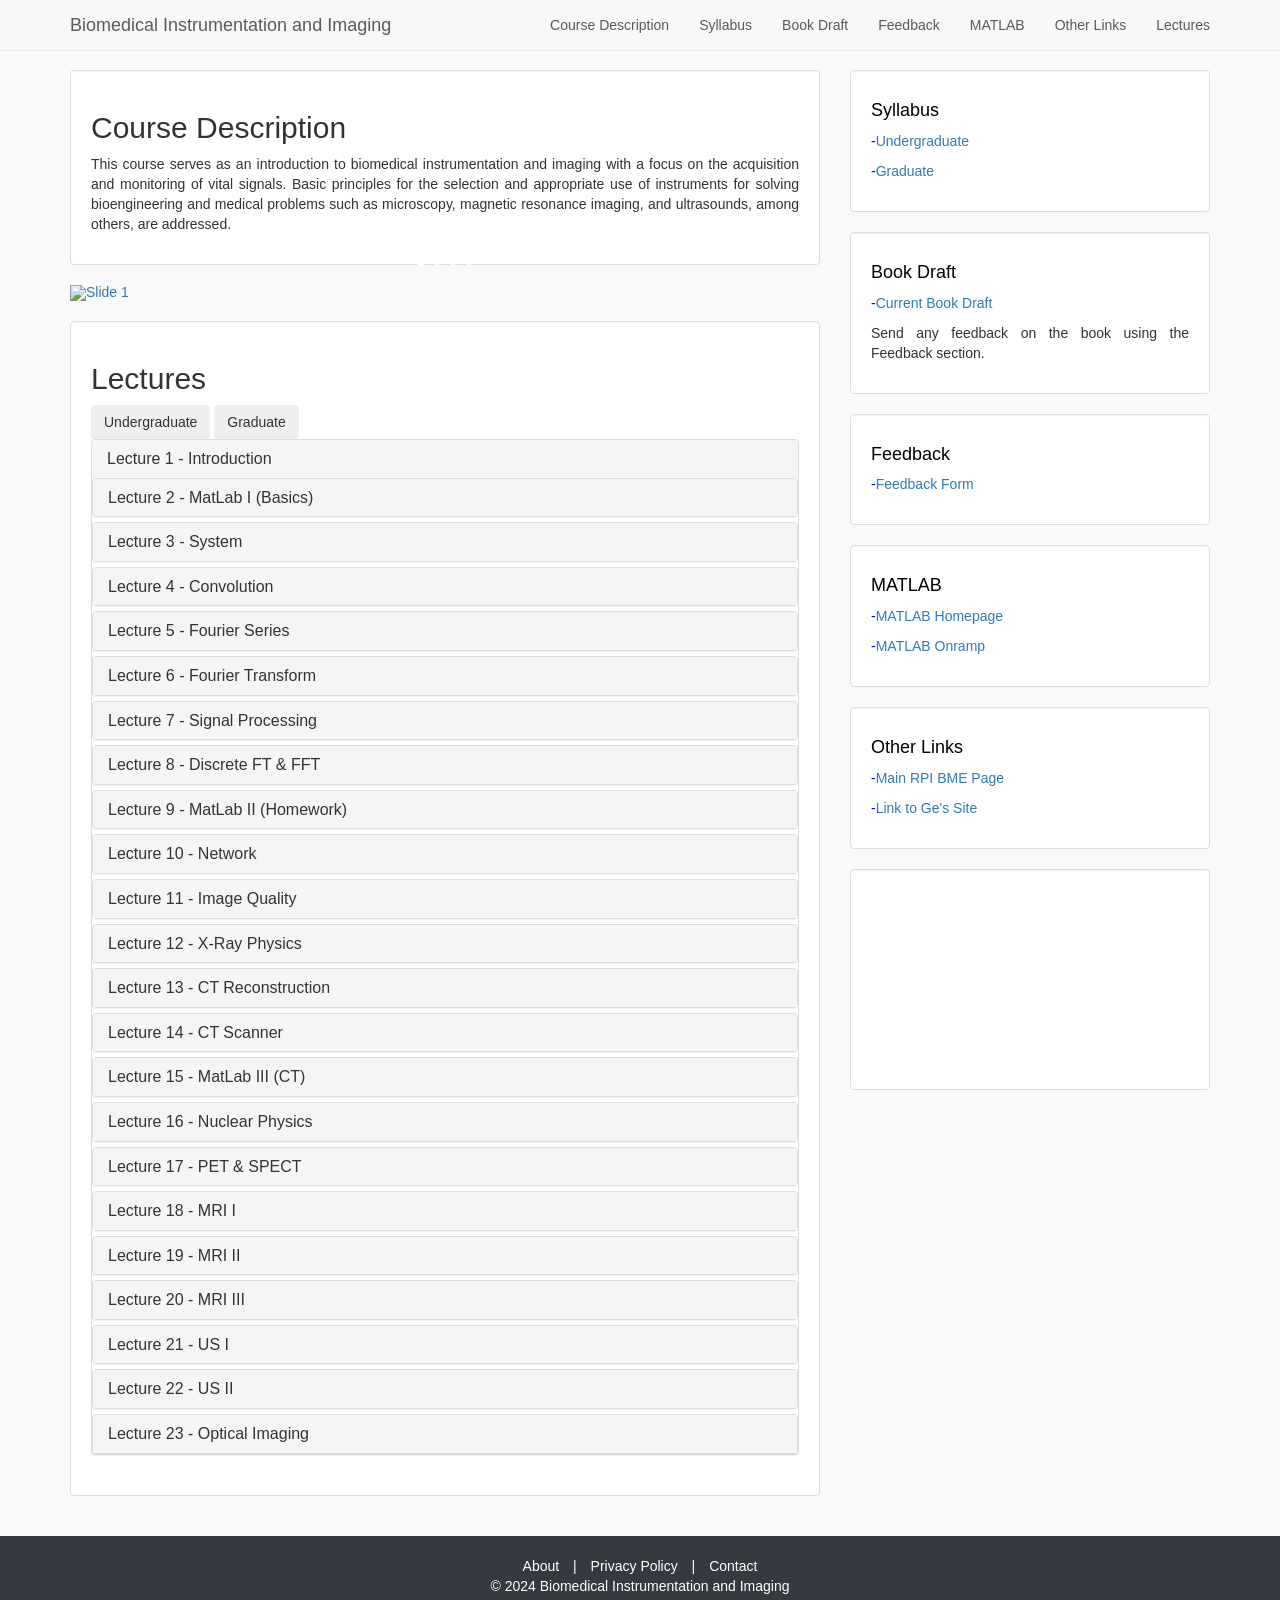
==== index.html @ 8ae8c3b1 "Update index.html" ====
<!DOCTYPE html>
<html lang="en">

<head>
    <meta charset="UTF-8">
    <meta http-equiv="X-UA-Compatible" content="IE=edge">
    <meta name="viewport" content="width=device-width, initial-scale=1">
    <title>Bioimaging and Bioinstrumentation Course</title>

    <!-- Lightbox CSS -->
    <link href="https://cdnjs.cloudflare.com/ajax/libs/lightbox2/2.11.3/css/lightbox.min.css" rel="stylesheet">

    <!-- Bootstrap CSS -->
    <link rel="stylesheet" href="https://maxcdn.bootstrapcdn.com/bootstrap/3.3.7/css/bootstrap.min.css">
    <link rel="stylesheet" href="css/main.css">
    <link rel="shortcut icon" type="image/x-icon" href="images/favicon.ico">

    <style>
        body {
            padding-top: 70px;
            font-family: Arial, sans-serif;
            background-color: #f9f9f9;
            color: #333;
        }

        .navbar {
            margin-bottom: 20px;
            background-color: #f8f8f8;
            border-color: #e7e7e7;
        }

        .navbar-brand {
            color: #5a5a5a !important;
        }

        .navbar-nav > li > a {
            color: #5a5a5a !important;
        }

        .navbar-default .navbar-toggle .icon-bar {
            background-color: #5a5a5a;
        }

        .well {
            background-color: #ffffff;
            border: 1px solid #dddddd;
            padding: 20px;
            margin-bottom: 20px;
            text-align: justify;
        }

        .carousel-inner>.item>img {
            width: 100%;
            height: auto;
            max-height: 200px;
        }

        footer {
            background-color: #343a40;
            color: white;
            padding: 20px 0;
            text-align: center;
            margin-top: 20px;
        }

        .footer-links a {
            color: #ffffff;
            margin: 0 10px;
            text-decoration: none;
        }

        .footer-links a:hover {
            text-decoration: underline;
        }

        .lectures-container {
            margin-top: 20px;
        }
    </style>

    <!-- Lightbox JavaScript -->
    <script src="https://cdnjs.cloudflare.com/ajax/libs/lightbox2/2.11.3/js/lightbox.min.js"></script>
    <script>
        window.onload = function () {
            if (typeof lightbox !== 'undefined') {
                lightbox.option({
                    'resizeDuration': 200,
                    'wrapAround': true
                });
                console.log("Lightbox configured successfully.");
            } else {
                console.error("Lightbox is not defined.");
            }

            // Show only undergraduate lectures by default
            showLectures('undergraduate');
        };
    </script>

    <script>
        (function (i, s, o, g, r, a, m) {
            i['GoogleAnalyticsObject'] = r; i[r] = i[r] || function () {
                (i[r].q = i[r].q || []).push(arguments)
            }, i[r].l = 1 * new Date(); a = s.createElement(o),
                m = s.getElementsByTagName(o)[0]; a.async = 1; a.src = g; m.parentNode.insertBefore(a, m)
        })(window, document, 'script', 'https://www.google-analytics.com/analytics.js', 'ga');

        ga('create', 'UA-82472331-1', 'auto');
        ga('send', 'pageview');
    </script>

</head>

<body>

    <nav class="navbar navbar-default navbar-fixed-top">
        <div class="container">
            <div class="navbar-header">
                <button type="button" class="navbar-toggle collapsed" data-toggle="collapse" data-target="#navbar-collapse-1" aria-expanded="false">
                    <span class="sr-only">Toggle navigation</span>
                    <span class="icon-bar"></span>
                    <span class="icon-bar"></span>
                    <span class="icon-bar"></span>
                </button>
                <a class="navbar-brand" href="#">Biomedical Instrumentation and Imaging</a>
            </div>
            <div class="collapse navbar-collapse" id="navbar-collapse-1">
                <ul class="nav navbar-nav navbar-right">
                    <li><a href="#description">Course Description</a></li>
                    <li><a href="#syllabus">Syllabus</a></li>
                    <li><a href="#book">Book Draft</a></li>
                    <li><a href="#feedback">Feedback</a></li>
                    <!-- <li><a href="pages/feedback.html" target="_blank">Feedback</a></li> -->
                    <li><a href="#matlab">MATLAB</a></li>
                    <li><a href="#links">Other Links</a></li>
                    <li><a href="#lectures">Lectures</a></li>
                </ul>
            </div>
        </div>
    </nav>

    <div class="container">
        <div class="row">
            <div class="col-md-8">
                <div class="well" id="description">
                    <h2>Course Description</h2>
                    <p>This course serves as an introduction to biomedical instrumentation and imaging with a focus on the acquisition and monitoring of vital signals. Basic principles for the selection and appropriate use of instruments for solving bioengineering and medical problems such as microscopy, magnetic resonance imaging, and ultrasounds, among others, are addressed.</p>
                </div>

                <!-- Carousel -->
                <div id="carousel" class="carousel slide" data-ride="carousel" data-interval="2500" data-pause="hover">
                    <!-- Menu -->
                    <ol class="carousel-indicators">
                        <li data-target="#carousel" data-slide-to="0" class="active"></li>
                        <li data-target="#carousel" data-slide-to="1"></li>
                        <li data-target="#carousel" data-slide-to="2"></li>
                        <li data-target="#carousel" data-slide-to="3"></li>
                    </ol>

                    <div class="carousel-inner">
                        <div class="item active">
                            <a href="#">
                                <img src="images/p1.png" alt="Slide 1" />
                            </a>
                        </div>

                        <div class="item">
                            <a href="#">
                                <img src="images/p2.png" alt="Slide 2" />
                            </a>
                        </div>

                        <div class="item">
                            <a href="#">
                                <img src="images/p3.png" alt="Slide 3" />
                            </a>
                        </div>

                        <div class="item">
                            <a href="#">
                                <img src="images/p4.png" alt="Slide 4" />
                            </a>
                        </div>
                    </div>
                </div>

                <div class="well lectures-container" id="lectures">
                    <h2>Lectures</h2>
                    <!-- Buttons to filter lectures -->
                    <button class="btn btn-secondary"  onclick="showLectures('undergraduate')">Undergraduate</button>
                    <button class="btn btn-secondary" onclick="showLectures('graduate')">Graduate</button>

                    <div class="panel-group" id="accordion" role="tablist" aria-multiselectable="true">


                        <!-- Undergraduate Lecture 1 -->
                        <div class="panel panel-default undergraduate">
                            <div class="panel-heading" role="tab" id="headingOne">
                                <h4 class="panel-title">
                                    <a role="button" data-toggle="collapse" data-parent="#accordion" href="#collapseOne" aria-expanded="true" aria-controls="collapseOne">
                                        Lecture 1 - Introduction
                                    </a>
                                </h4>
                            </div>
                            <div id="collapseOne" class="panel-collapse collapse" role="tabpanel" aria-labelledby="headingOne">
                                <div class="panel-body">
                                    <p><a href="assets/mile-01-intro.pptx" target="_blank">PPT</a></p>
                                    <p><a href="https://youtu.be/bZ42HZ3cQYs" target="_blank">Video</a></p>
                                    <p><a style="pointer-events: none; cursor: default; color: underline;">HW</a></p>
                                    <p><a href="https://youtu.be/YSmopEoxA00?si=RnMch7W0up4HkMKu" target="_blank">Avatar</a></p>
                                    <p><a href="lecture.html?video=lecture01.mp4" target="_blank"> ALIVE (Interactive Avatar) </a> </p>

                                    <p><a href="video_script/Introduction.pdf" target="_blank">Transcript</a></p>

                                </div>
                            </div>


                          <div class="panel panel-default undergraduate">
                            <div class="panel-heading" role="tab" id="headingTwo">
                                <h4 class="panel-title">
                                    <a class="collapsed" role="button" data-toggle="collapse" data-parent="#accordion" href="#collapseTwo" aria-expanded="false" aria-controls="collapseTwo">
                                        Lecture 2 - MatLab I (Basics)
                                    </a>
                                </h4>
                            </div>
                            <div id="collapseTwo" class="panel-collapse collapse" role="tabpanel" aria-labelledby="headingTwo">
                                <div class="panel-body">
                                    <p><a href="assets/mile-02-matlab1.pptx" target="_blank">PPT</a></p>
                                    <p><a href="https://youtu.be/ZT-31Yov8OQ" target="_blank">Video</a></p>
                                    <p><a style="pointer-events: none; cursor: default; color: underline;">HW</a></p>
                                    <p><a href="https://youtu.be/Z-zxYSQ3BXA?si=PCHl2ycPtHtY4WhM" target="_blank"> Avatar</a></p>
                                    <p><a href="lecture.html?video=lecture02.mp4" target="_blank"> ALIVE (Interactive Avatar) </a> </p>
                                    <p><a href="video_script/MatLab I.pdf" target="_blank"> Transcript</a></p>

                                </div>
                            </div>
                        </div>
                        <!-- Lecture 3 -->
                        <div class="panel panel-default undergraduate">
                            <div class="panel-heading" role="tab" id="headingThree">
                                <h4 class="panel-title">
                                    <a class="collapsed" role="button" data-toggle="collapse" data-parent="#accordion" href="#collapseThree" aria-expanded="false" aria-controls="collapseThree">
                                        Lecture 3 - System
                                    </a>
                                </h4>
                            </div>
                            <div id="collapseThree" class="panel-collapse collapse" role="tabpanel" aria-labelledby="headingThree">
                                <div class="panel-body">
                                    <p><a href="assets/mile-03-system.pptx" target="_blank">PPT</a></p>
                                    <p><a href="https://youtu.be/ZaoumhPf9U8" target="_blank">Video</a></p>
                                    <p><a style="pointer-events: none; cursor: default; color: underline;">HW</a></p>
                                    <p><a href="https://youtu.be/x8EVxZx_2vc?si=YswiSmBsmLwY74N1" target="_blank"> Avatar</a></p>
                                    <p><a href="lecture.html?video=lecture03.mp4" target="_blank"> ALIVE (Interactive Avatar) </a> </p>

                                    <p><a href="video_script/System.pdf" target="_blank"> Transcript</a></p>

                                </div>
                            </div>
                        </div>
                        <!-- Lecture 4 -->
                        <div class="panel panel-default undergraduate">
                            <div class="panel-heading" role="tab" id="headingFour">
                                <h4 class="panel-title">
                                    <a class="collapsed" role="button" data-toggle="collapse" data-parent="#accordion" href="#collapseFour" aria-expanded="false" aria-controls="collapseFour">
                                        Lecture 4 - Convolution
                                    </a>
                                </h4>
                            </div>
                            <div id="collapseFour" class="panel-collapse collapse" role="tabpanel" aria-labelledby="headingFour">
                                <div class="panel-body">
                                    <p><a href="assets/mile-04-convolution.pptx" target="_blank">PPT</a></p>
                                    <p><a href="https://youtu.be/rIBp6RbznlM" target="_blank">Video</a></p>
                                    <p><a style="pointer-events: none; cursor: default; color: underline;">HW</a></p>
                                    <p><a href="https://youtu.be/Ft7DKHj-m4E?si=7gUzib5bKwCv0GF3" target="_blank"> Avatar</a></p>
                                     <p><a href="lecture.html?video=lecture04.mp4" target="_blank"> ALIVE (Interactive Avatar) </a> </p>
                                    <p><a href="video_script/Convolution.pdf" target="_blank"> Transcript</a></p>

                                </div>
                            </div>
                        </div>
                        <!-- Lecture 5 -->
                        <div class="panel panel-default undergraduate">
                            <div class="panel-heading" role="tab" id="headingFive">
                                <h4 class="panel-title">
                                    <a class="collapsed" role="button" data-toggle="collapse" data-parent="#accordion" href="#collapseFive" aria-expanded="false" aria-controls="collapseFive">
                                        Lecture 5 - Fourier Series
                                    </a>
                                </h4>
                            </div>
                            <div id="collapseFive" class="panel-collapse collapse" role="tabpanel" aria-labelledby="headingFive">
                                <div class="panel-body">
                                    <p><a href="assets/mile-05-fourierseries.pptx" target="_blank">PPT</a></p>
                                    <p><a href="https://youtu.be/VQAd0Hp4CaY" target="_blank">Video</a></p>
                                    <p><a style="pointer-events: none; cursor: default; color: underline;">HW</a></p>
                                    <p><a href="https://youtu.be/lY8dbsHSd-E?si=IVNxwAIjo3VJIQZW" target="_blank"> Avatar</a></p>
                                    <p><a href="lecture.html?video=lecture05.mp4" target="_blank"> ALIVE (Interactive Avatar) </a> </p>
                                    <p><a href="video_script/Fourier Series.pdf" target="_blank"> Transcript</a></p>
                                </div>
                            </div>
                        </div>
                        <!-- Lecture 6 -->
                        <div class="panel panel-default undergraduate">
                            <div class="panel-heading" role="tab" id="headingSix">
                                <h4 class="panel-title">
                                    <a class="collapsed" role="button" data-toggle="collapse" data-parent="#accordion" href="#collapseSix" aria-expanded="false" aria-controls="collapseSix">
                                        Lecture 6 - Fourier Transform
                                    </a>
                                </h4>
                            </div>
                            <div id="collapseSix" class="panel-collapse collapse" role="tabpanel" aria-labelledby="headingSix">
                                <div class="panel-body">
                                    <p><a href="assets/mile-06-fouriertransform.pptx" target="_blank">PPT</a></p>
                                    <p><a href="https://youtu.be/ZTLCKK-pZb8" target="_blank">Video</a></p>
                                    <p><a style="pointer-events: none; cursor: default; color: underline;">HW</a></p>
                                    <p><a href="https://youtu.be/3Cv33ll8u8g?si=NSoGORuTbT5mh1oh" target="_blank"> Avatar</a></p>
                                    <p><a href="lecture.html?video=lecture06.mp4" target="_blank"> ALIVE (Interactive Avatar) </a> </p>
                                    <p><a href="video_script/Fourier Transform.pdf" target="_blank"> Transcript</a></p>

                                </div>
                            </div>
                        </div>
                        <!-- Lecture 7 -->
                        <div class="panel panel-default undergraduate">
                            <div class="panel-heading" role="tab" id="headingSeven">
                                <h4 class="panel-title">
                                    <a class="collapsed" role="button" data-toggle="collapse" data-parent="#accordion" href="#collapseSeven" aria-expanded="false" aria-controls="collapseSeven">
                                        Lecture 7 - Signal Processing
                                    </a>
                                </h4>
                            </div>
                            <div id="collapseSeven" class="panel-collapse collapse" role="tabpanel" aria-labelledby="headingSeven">
                                <div class="panel-body">
                                    <p><a href="assets/mile-07-signalprocessing.pptx" target="_blank">PPT</a></p>
                                    <p><a href="https://youtu.be/z0XDEkCzjrs" target="_blank">Video</a></p>
                                    <p><a style="pointer-events: none; cursor: default; color: underline;">HW</a></p>
                                    <p><a href="https://youtu.be/K9TDOz6F8Ss?si=lDaWLavbsmMyMFlj" target="_blank"> Avatar</a></p>
                                    <p><a href="lecture.html?video=lecture07.mp4" target="_blank"> ALIVE (Interactive Avatar) </a> </p>
                                    <p><a href="video_script/Signal Processing.pdf" target="_blank"> Transcript</a></p>
                                </div>
                            </div>
                        </div>
                        <!-- Lecture 8 -->
                        <div class="panel panel-default undergraduate">
                            <div class="panel-heading" role="tab" id="headingEight">
                                <h4 class="panel-title">
                                    <a class="collapsed" role="button" data-toggle="collapse" data-parent="#accordion" href="#collapseEight" aria-expanded="false" aria-controls="collapseEight">
                                        Lecture 8 - Discrete FT & FFT
                                    </a>
                                </h4>
                            </div>
                            <div id="collapseEight" class="panel-collapse collapse" role="tabpanel" aria-labelledby="headingEight">
                                <div class="panel-body">
                                    <p><a href="assets/mile-08-dft-fft.pptx" target="_blank">PPT</a></p>
                                    <p><a href="https://youtu.be/XX37aqpp0_c" target="_blank">Video</a></p>
                                    <p><a style="pointer-events: none; cursor: default; color: underline;">HW</a></p>
                                    <p><a href="https://youtu.be/Fy1C-tLpUSg?si=8uoPB1bDok655tgn" target="_blank"> Avatar</a></p>  
                                    <p><a href="lecture.html?video=lecture08.mp4" target="_blank"> ALIVE (Interactive Avatar) </a> </p>
                                    <p><a href="video_script/FT & FTT.pdf" target="_blank"> Transcript</a></p>

                                </div>
                            </div>
                        </div>
                        <!-- Lecture 9 -->
                        <div class="panel panel-default undergraduate">
                            <div class="panel-heading" role="tab" id="headingNine">
                                <h4 class="panel-title">
                                    <a class="collapsed" role="button" data-toggle="collapse" data-parent="#accordion" href="#collapseNine" aria-expanded="false" aria-controls="collapseNine">
                                        Lecture 9 - MatLab II (Homework)
                                    </a>
                                </h4>
                            </div>
                            <div id="collapseNine" class="panel-collapse collapse" role="tabpanel" aria-labelledby="headingNine">
                                <div class="panel-body">
                                    <p><a href="assets/mile-09-matlab2.pptx" target="_blank">PPT</a></p>
                                    <p><a href="https://youtu.be/VdNReLdC1Io" target="_blank">Video</a></p>
                                    <p><a style="pointer-events: none; cursor: default; color: underline;">HW</a></p>
                                    <p><a href="https://youtu.be/V2ErYw8mLUQ?si=Aag9PjwVtB8jDvOy" target="_blank"> Avatar</a></p>
                                    <p><a href="lecture.html?video=lecture09.mp4" target="_blank"> ALIVE (Interactive Avatar) </a> </p>

                                    <p><a href="video_script/MatLab II.pdf" target="_blank"> Transcript</a></p>
                                </div>
                            </div>
                        </div>
                        <!-- Lecture 10 -->
                        <div class="panel panel-default undergraduate">
                            <div class="panel-heading" role="tab" id="headingTen">
                                <h4 class="panel-title">
                                    <a class="collapsed" role="button" data-toggle="collapse" data-parent="#accordion" href="#collapseTen" aria-expanded="false" aria-controls="collapseTen">
                                        Lecture 10 - Network
                                    </a>
                                </h4>
                            </div>
                            <div id="collapseTen" class="panel-collapse collapse" role="tabpanel" aria-labelledby="headingTen">
                                <div class="panel-body">
                                    <p><a href="assets/mile-10-network.pptx" target="_blank">PPT</a></p>
                                    <p><a href="https://youtu.be/wG3uuu6d_04" target="_blank">Video</a></p>
                                    <p><a style="pointer-events: none; cursor: default; color: underline;">HW</a></p>
                                    <p><a href="video_script/Network.pdf" target="_blank"> Transcript</a></p>
                                    <p><a href="lecture.html?video=lecture10.mp4" target="_blank"> ALIVE (Interactive Avatar) </a> </p>
                                    <p><a href="https://youtu.be/r-Q4zBSmngg?si=VlFzTKnmf0FBriY6" target="_blank"> Avatar</a></p>

                                    
                                </div>
                            </div>
                        </div>
                        <!-- Lecture 11 -->
                        <div class="panel panel-default undergraduate">
                            <div class="panel-heading" role="tab" id="headingEleven">
                                <h4 class="panel-title">
                                    <a class="collapsed" role="button" data-toggle="collapse" data-parent="#accordion" href="#collapseEleven" aria-expanded="false" aria-controls="collapseEleven">
                                        Lecture 11 - Image Quality
                                    </a>
                                </h4>
                            </div>
                            <div id="collapseEleven" class="panel-collapse collapse" role="tabpanel" aria-labelledby="headingEleven">
                                <div class="panel-body">
                                    <p><a href="assets/mile-11-quality.pptx" target="_blank">PPT</a></p>
                                    <p><a href="https://youtu.be/yzgkrXbosQc" target="_blank">Video</a></p>
                                    <p><a style="pointer-events: none; cursor: default; color: underline;">HW</a></p>
                                    <p><a href="https://youtu.be/pqjWMhNyxlQ?si=gLD9-_kYU0PYOxdV" target="_blank"> Avatar</a></p>
                                    <p><a href="lecture.html?video=lecture11.mp4" target="_blank"> ALIVE (Interactive Avatar) </a> </p>
                                    <p><a href="video_script/Image Quality.pdf" target="_blank"> Transcript</a></p>

                                    
                                </div>
                            </div>
                        </div>
                        <!-- Lecture 12 -->
                        <div class="panel panel-default undergraduate">
                            <div class="panel-heading" role="tab" id="headingTwelve">
                                <h4 class="panel-title">
                                    <a class="collapsed" role="button" data-toggle="collapse" data-parent="#accordion" href="#collapseTwelve" aria-expanded="false" aria-controls="collapseTwelve">
                                        Lecture 12 - X-Ray Physics
                                    </a>
                                </h4>
                            </div>
                            <div id="collapseTwelve" class="panel-collapse collapse" role="tabpanel" aria-labelledby="headingTwelve">
                                <div class="panel-body">
                                    <p><a href="assets/mile-12-x-ray.pptx" target="_blank">PPT</a></p>
                                    <p><a href="https://youtu.be/8GJPw_0tkdk" target="_blank">Video</a></p>
                                    <p><a style="pointer-events: none; cursor: default; color: underline;">HW</a></p>
                                    <p><a href="https://youtu.be/WcJaGTta3Q4?si=EctWs44THmn15WBc" target="_blank"> Avatar</a></p>
                                    <p><a href="lecture.html?video=lecture12.mp4" target="_blank"> ALIVE (Interactive Avatar) </a> </p>
                                    <p><a href="video_script/X-Ray Physics.pdf" target="_blank"> Transcript</a></p>

                                    
                                </div>
                            </div>
                        </div>
                        <!-- Lecture 13 -->
                        <div class="panel panel-default undergraduate">
                            <div class="panel-heading" role="tab" id="headingThirteen">
                                <h4 class="panel-title">
                                    <a class="collapsed" role="button" data-toggle="collapse" data-parent="#accordion" href="#collapseThirteen" aria-expanded="false" aria-controls="collapseThirteen">
                                        Lecture 13 - CT Reconstruction
                                    </a>
                                </h4>
                            </div>
                            <div id="collapseThirteen" class="panel-collapse collapse" role="tabpanel" aria-labelledby="headingThirteen">
                                <div class="panel-body">
                                    <p><a href="assets/mile-13-recon.pptx" target="_blank">PPT</a></p>
                                    <p><a href="https://youtu.be/q9ZCvQ1ZqjA" target="_blank">Video</a></p>
                                    <p><a style="pointer-events: none; cursor: default; color: underline;">HW</a></p>
                                    <p><a href="https://youtu.be/DJEbN5XtatQ?si=IU1tEG7XWI6FW8ws" target="_blank"> Avatar</a></p>
                                    <p><a href="lecture.html?video=lecture13.mp4" target="_blank"> ALIVE (Interactive Avatar) </a> </p>
                                    <p><a href="video_script/CT Reconstruction.pdf" target="_blank"> Transcript</a></p>

                                </div>
                            </div>
                        </div>
                        <!-- Lecture 14 -->
                        <div class="panel panel-default undergraduate">
                            <div class="panel-heading" role="tab" id="headingFourteen">
                                <h4 class="panel-title">
                                    <a class="collapsed" role="button" data-toggle="collapse" data-parent="#accordion" href="#collapseFourteen" aria-expanded="false" aria-controls="collapseFourteen">
                                        Lecture 14 - CT Scanner
                                    </a>
                                </h4>
                            </div>
                            <div id="collapseFourteen" class="panel-collapse collapse" role="tabpanel" aria-labelledby="headingFourteen">
                                <div class="panel-body">
                                    <p><a href="assets/mile-14-scanner.pptx" target="_blank">PPT</a></p>
                                    <p><a href="https://youtu.be/P2bZgUyP41c" target="_blank">Video</a></p>
                                    <p><a style="pointer-events: none; cursor: default; color: underline;">HW</a></p>
                                    <p><a href="https://youtu.be/MGRalubYzYA?si=m1S2JYIDqyyT0tjJ" target="_blank"> Avatar</a></p>
                                    <p><a href="lecture.html?video=lecture14.mp4" target="_blank"> ALIVE (Interactive Avatar) </a> </p>
                                    <p><a href="video_script/CT Scanner.pdf" target="_blank"> Transcript</a></p>

                                </div>
                            </div>
                        </div>
                        <!-- Lecture 15 -->
                        <div class="panel panel-default undergraduate">
                            <div class="panel-heading" role="tab" id="headingFifteen">
                                <h4 class="panel-title">
                                    <a class="collapsed" role="button" data-toggle="collapse" data-parent="#accordion" href="#collapseFifteen" aria-expanded="false" aria-controls="collapseFifteen">
                                        Lecture 15 - MatLab III (CT)
                                    </a>
                                </h4>
                            </div>
                            <div id="collapseFifteen" class="panel-collapse collapse" role="tabpanel" aria-labelledby="headingFifteen">
                                <div class="panel-body">
                                    <p><a href="assets/bb15-matlabct.pdf" target="_blank">PPT</a></p>
                                    <p><a href="https://youtu.be/zTDJbbFZuTQ" target="_blank">Video</a></p>
                                    <p><a style="pointer-events: none; cursor: default; color: underline;">HW</a></p>
                                    <p><a href="https://youtu.be/fsq_syxsZeo?si=FhyVIClnzylO70tA" target="_blank"> Avatar</a></p>
                                     <p><a href="lecture.html?video=lecture15.mp4" target="_blank"> ALIVE (Interactive Avatar) </a> </p>
                                    <p><a href="video_script/MatLab III.pdf" target="_blank"> Transcript</a></p>

                                </div>
                            </div>
                        </div>
                        <!-- Lecture 16 -->
                        <div class="panel panel-default undergraduate">
                            <div class="panel-heading" role="tab" id="headingSixteen">
                                <h4 class="panel-title">
                                    <a class="collapsed" role="button" data-toggle="collapse" data-parent="#accordion" href="#collapseSixteen" aria-expanded="false" aria-controls="collapseSixteen">
                                        Lecture 16 - Nuclear Physics
                                    </a>
                                </h4>
                            </div>
                            <div id="collapseSixteen" class="panel-collapse collapse" role="tabpanel" aria-labelledby="headingSixteen">
                                <div class="panel-body">
                                    <p><a href="assets/mile-16-nuclear.pptx" target="_blank">PPT</a></p>
                                    <p><a href="https://youtu.be/booFmLl9dWw" target="_blank">Video</a></p>
                                    <p><a style="pointer-events: none; cursor: default; color: underline;">HW</a></p>
                                    <p><a href="https://youtu.be/ncTcZHxiCV8?si=ahLgSJ-C1cOIOL-M" target="_blank"> Avatar</a></p>
                                     <p><a href="lecture.html?video=lecture16.mp4" target="_blank"> ALIVE (Interactive Avatar) </a> </p>

                                    <p><a href="video_script/Nuclear Physics.pdf" target="_blank"> Transcript</a></p>

                                
                                </div>
                            </div>
                        </div>
                        <!-- Lecture 17 -->
                        <div class="panel panel-default undergraduate">
                            <div class="panel-heading" role="tab" id="headingSeventeen">
                                <h4 class="panel-title">
                                    <a class="collapsed" role="button" data-toggle="collapse" data-parent="#accordion" href="#collapseSeventeen" aria-expanded="false" aria-controls="collapseSeventeen">
                                        Lecture 17 - PET & SPECT
                                    </a>
                                </h4>
                            </div>
                            <div id="collapseSeventeen" class="panel-collapse collapse" role="tabpanel" aria-labelledby="headingSeventeen">
                                <div class="panel-body">
                                    <p><a href="assets/mile-17-spect-pet.pptx" target="_blank">PPT</a></p>
                                    <p><a href="https://youtu.be/CaL_w_bkwjY" target="_blank">Video</a></p>
                                    <p><a style="pointer-events: none; cursor: default; color: underline;">HW</a></p>
                                    <p><a href="https://youtu.be/pbmwUCAz7EY?si=5vNtzUEs2rXqboMU" target="_blank"> Avatar</a></p>
                                    <p><a href="lecture.html?video=lecture17.mp4" target="_blank"> ALIVE (Interactive Avatar) </a> </p>
                                    <p><a href="video_script/PET & SPECT.pdf" target="_blank"> Transcript</a></p>

                                </div>
                            </div>
                        </div>
                        <!-- Lecture 18 -->
                        <div class="panel panel-default undergraduate">
                            <div class="panel-heading" role="tab" id="headingEighteen">
                                <h4 class="panel-title">
                                    <a class="collapsed" role="button" data-toggle="collapse" data-parent="#accordion" href="#collapseEighteen" aria-expanded="false" aria-controls="collapseEighteen">
                                        Lecture 18 - MRI I
                                    </a>
                                </h4>
                            </div>
                            <div id="collapseEighteen" class="panel-collapse collapse" role="tabpanel" aria-labelledby="headingEighteen">
                                <div class="panel-body">
                                    <p><a href="assets/bb18-mri-physics.pdf" target="_blank">PPT</a></p>
                                    <p><a href="https://youtu.be/uJVPkqwhu5Q" target="_blank">Video</a></p>
                                    <p><a style="pointer-events: none; cursor: default; color: underline;">HW</a></p>
                                    <p><a href="https://youtu.be/eQuotCAI5SU?si=UZLFaFSYPzkvejb4" target="_blank"> Avatar</a></p>
                                    <p><a href="lecture.html?video=lecture18.mp4" target="_blank"> ALIVE (Interactive Avatar) </a> </p>
                                    <p><a href="video_script/MRI I.pdf" target="_blank"> Transcript</a></p>

                                </div>
                            </div>
                        </div>
                        <!-- Lecture 19 -->
                        <div class="panel panel-default undergraduate">
                            <div class="panel-heading" role="tab" id="headingNineteen">
                                <h4 class="panel-title">
                                    <a class="collapsed" role="button" data-toggle="collapse" data-parent="#accordion" href="#collapseNineteen" aria-expanded="false" aria-controls="collapseNineteen">
                                        Lecture 19 - MRI II
                                    </a>
                                </h4>
                            </div>
                            <div id="collapseNineteen" class="panel-collapse collapse" role="tabpanel" aria-labelledby="headingNineteen">
                                <div class="panel-body">
                                    <p><a href="assets/mile-19-mri-imaging.pptx" target="_blank">PPT</a></p>
                                    <p><a href="https://youtu.be/BO-5-_G7874" target="_blank">Video</a></p>
                                    <p><a style="pointer-events: none; cursor: default; color: underline;">HW</a></p>
                                    <p><a href="https://youtu.be/XDnghV5xUgU?si=W1HHpQNJ5HsC0DYu" target="_blank"> Avatar</a></p>
                                    <p><a href="lecture.html?video=lecture19.mp4" target="_blank"> ALIVE (Interactive Avatar) </a> </p>
                                    <p><a href="video_script/MRI II.pdf" target="_blank"> Transcript</a></p>
                                </div>
                            </div>
                        </div>
                        <!-- Lecture 20 -->
                        <div class="panel panel-default undergraduate">
                            <div class="panel-heading" role="tab" id="headingTwenty">
                                <h4 class="panel-title">
                                    <a class="collapsed" role="button" data-toggle="collapse" data-parent="#accordion" href="#collapseTwenty" aria-expanded="false" aria-controls="collapseTwenty">
                                        Lecture 20 - MRI III
                                    </a>
                                </h4>
                            </div>
                            <div id="collapseTwenty" class="panel-collapse collapse" role="tabpanel" aria-labelledby="headingTwenty">
                                <div class="panel-body">
                                    <p><a href="assets/mile-20-mri-pulse-seq.pptx" target="_blank">PPT</a></p>
                                    <p><a href="https://youtu.be/zTDJbbFZuTQ" target="_blank">Video</a></p>
                                    <p><a style="pointer-events: none; cursor: default; color: underline;">HW</a></p>
                                    <p><a href="https://youtu.be/D-A0jT7bc9k?si=ugTjN4XpC1VARSO4" target="_blank"> Avatar</a></p>
                                    <p><a href="lecture.html?video=lecture20.mp4" target="_blank"> ALIVE (Interactive Avatar) </a> </p>
                                    <p><a href="video_script/MRI III.pdf" target="_blank"> Transcript</a></p>

                                    
                                </div>
                            </div>
                        </div>
                        <!-- Lecture 21 -->
                        <div class="panel panel-default undergraduate">
                            <div class="panel-heading" role="tab" id="headingTwentyOne">
                                <h4 class="panel-title">
                                    <a class="collapsed" role="button" data-toggle="collapse" data-parent="#accordion" href="#collapseTwentyOne" aria-expanded="false" aria-controls="collapseTwentyOne">
                                        Lecture 21 - US I
                                    </a>
                                </h4>
                            </div>
                            <div id="collapseTwentyOne" class="panel-collapse collapse" role="tabpanel" aria-labelledby="headingTwentyOne">
                                <div class="panel-body">
                                    <p><a href="assets/mile-21-us-principle.pptx" target="_blank">PPT</a></p>
                                    <p><a href="https://youtu.be/6-UAGLl17L4" target="_blank">Video</a></p>
                                    <p><a style="pointer-events: none; cursor: default; color: underline;">HW</a></p>
                                    <p><a href="https://youtu.be/LlvMU2BnQ_o?si=9Kr3XFMp0F1ax0M8" target="_blank"> Avatar</a></p>
                                     <p><a href="lecture.html?video=lecture21.mp4" target="_blank"> ALIVE (Interactive Avatar) </a> </p>
                                    <p><a href="video_script/US Physics.pdf" target="_blank"> Transcript</a></p>

                                </div>
                            </div>
                        </div>
                        <!-- Lecture 22 -->
                        <div class="panel panel-default undergraduate">
                            <div class="panel-heading" role="tab" id="headingTwentyTwo">
                                <h4 class="panel-title">
                                    <a class="collapsed" role="button" data-toggle="collapse" data-parent="#accordion" href="#collapseTwentyTwo" aria-expanded="false" aria-controls="collapseTwentyTwo">
                                        Lecture 22 - US II
                                    </a>
                                </h4>
                            </div>
                            <div id="collapseTwentyTwo" class="panel-collapse collapse" role="tabpanel" aria-labelledby="headingTwentyTwo">
                                <div class="panel-body">
                                    <p><a href="undergrad_slides/mile-22-us-ok.pptx" target="_blank">PPT</a></p>
                                    <p><a href="https://youtu.be/ACRTw66kANw" target="_blank">Video</a></p>
                                    <p><a style="pointer-events: none; cursor: default; color: underline;">HW</a></p>
                                    <p><a href="https://youtu.be/_1a6TuMVSak?si=J-ZDJEG9aS-Xz0oI" target="_blank"> Avatar</a></p>
                                    <p><a href="lecture.html?video=lecture22.mp4" target="_blank"> ALIVE (Interactive Avatar) </a> </p>
                                    <p><a href="video_script/US Imaging.pdf" target="_blank"> Transcript</a></p>
                                    
                                </div>
                            </div>
                        </div>
                        <!-- Lecture 23 -->
                        <div class="panel panel-default undergraduate">
                            <div class="panel-heading" role="tab" id="headingTwentyThree">
                                <h4 class="panel-title">
                                    <a class="collapsed" role="button" data-toggle="collapse" data-parent="#accordion" href="#collapseTwentyThree" aria-expanded="false" aria-controls="#collapseTwentyThree">
                                        Lecture 23 - Optical Imaging
                                    </a>
                                </h4>
                            </div>
                            <div id="collapseTwentyThree" class="panel-collapse collapse" role="tabpanel" aria-labelledby="headingTwentyThree">
                                <div class="panel-body">
                                    <p><a href="undergrad_slides/mile-23-optics-ok.pdf" target="_blank">PPT</a></p>
                                    <p><a href="https://youtu.be/hYY8d0UB6Qo" target="_blank">Video</a></p>
                                    <p><a style="pointer-events: none; cursor: default; color: underline;">HW</a></p>
                                    <p><a href="https://youtu.be/4D01_GEIqqk?si=Pd2iQrQk7ssVsypQ" target="_blank"> Avatar</a></p>
                                    <p><a href="lecture.html?video=lecture23.mp4" target="_blank"> ALIVE (Interactive Avatar) </a> </p>

                                    <p><a href="video_script/Optical Imaging.pdf" target="_blank"> Transcript</a></p>
                                </div>
                            </div>
                        </div>
                        <!-- Lecture 24 -->
                        <!-- <div class="panel panel-default undergraduate">
                            <div class="panel-heading" role="tab" id="headingTwentyFour">
                                <h4 class="panel-title">
                                    <a class="collapsed" role="button" data-toggle="collapse" data-parent="#accordion" href="#collapseTwentyFour" aria-expanded="false" aria-controls="collapseTwentyFour">
                                        Lecture 24 - Machine Learning
                                    </a>
                                </h4>
                            </div>
                            <div id="collapseTwentyFour" class="panel-collapse collapse" role="tabpanel" aria-labelledby="headingTwentyFour">
                                <div class="panel-body">
                                    <p><a href="undergrad_slides/mile-24-ml.pptx" target="_blank">PPT</a></p>
                                    <p><a href="https://youtu.be/oMHBEIFy13I" target="_blank">Video</a></p>
                                    <p><a style="pointer-events: none; cursor: default; color: underline;">HW</a></p>
                                </div>
                            </div>
                        </div> -->


                        </div>

                        <!-- Graduate Lecture 1 -->
                        <div class="panel panel-default graduate">


                     <div class="panel panel-default graduate">

                    <div class="panel-heading" role="tab" id="graduateHeadingOne">
                        <h4 class="panel-title">
                            <a class="collapsed" role="button" data-toggle="collapse" data-parent="#accordionGraduate" href="#graduateCollapseOne" aria-expanded="false" aria-controls="graduateCollapseOne">
                                Lecture 01 - Medical Imaging with Machine Intelligence 
                            </a>
                        </h4>
                    </div>
                    <div id="graduateCollapseOne" class="panel-collapse collapse" role="tabpanel" aria-labelledby="graduateHeadingOne">
                        <div class="panel-body">
                            <p><a href="graduate_slides/F24-01-Intro.pptx" target="_blank">PPT</a></p>
                            <p><a href="https://youtu.be/GY7N4UJgNE0" target="_blank">Video</a></p>
                            <!-- <p><a href="#" target="_blank">HW</a></p> -->
                        </div>
                    </div>
                </div>


                <div class="panel panel-default graduate">
                    <div class="panel-heading" role="tab" id="graduateHeadingTwo">
                        <h4 class="panel-title">
                            <a class="collapsed" role="button" data-toggle="collapse" data-parent="#accordionGraduate" href="#graduateCollapseTwo" aria-expanded="false" aria-controls="graduateCollapseTwo">
                                Lecture 02 - Neuron, Network & Backpropagation
                            </a>
                        </h4>
                    </div>
                    <div id="graduateCollapseTwo" class="panel-collapse collapse" role="tabpanel" aria-labelledby="graduateHeadingTwo">
                        <div class="panel-body">
                            <p><a href="graduate_slides/F21-DR02-Neuron.pptx" target="_blank">PPT</a></p>
                            <p><a href="https://youtu.be/-zVkKE1biuI" target="_blank">Video</a></p>
                            <!-- <p><a href="#" target="_blank">HW</a></p> -->
                        </div>
                    </div>
                </div>

        

 


         <div class="panel panel-default graduate">
                    <div class="panel-heading" role="tab" id="graduateHeadingThree">
                        <h4 class="panel-title">
                            <a class="collapsed" role="button" data-toggle="collapse" data-parent="#accordionGraduate" href="#graduateCollapseThree" aria-expanded="false" aria-controls="graduateCollapseThree">
                                Lecture 03 - Hands-on 1: Python, Colab, & TensorF
                            </a>
                        </h4>
                    </div>
                    <div id="graduateCollapseThree" class="panel-collapse collapse" role="tabpanel" aria-labelledby="graduateHeadingThree">
                        <div class="panel-body">
                            <p><a href="graduate_slides/F21-DR03-Platform.pptx" target="_blank">PPT</a></p>
                            <p><a href="https://youtu.be/8RXX03WW1t8" target="_blank">Video</a></p>
                            <!-- <p><a href="#" target="_blank">HW</a></p> -->
                        </div>
                    </div>
                </div>


        <div class="panel panel-default graduate">
                    <div class="panel-heading" role="tab" id="graduateHeadingFour">
                        <h4 class="panel-title">
                            <a class="collapsed" role="button" data-toggle="collapse" data-parent="#accordionGraduate" href="#graduateCollapseFour" aria-expanded="false" aria-controls="graduateCollapseFour">
                                Lecture 04 - Network Architectures
                            </a>
                        </h4>
                    </div>
                    <div id="graduateCollapseFour" class="panel-collapse collapse" role="tabpanel" aria-labelledby="graduateHeadingFour">
                        <div class="panel-body">
                            <p><a href="graduate_slides/F21-DR04-Architecture.pptx" target="_blank">PPT</a></p>
                            <p><a href="https://youtu.be/nfTBpWYSrbg" target="_blank">Video</a></p>
                            <!-- <p><a href="#" target="_blank">HW</a></p> -->
                        </div>
                    </div>
                </div>



      <div class="panel panel-default graduate">
    <div class="panel-heading" role="tab" id="graduateHeadingFive">
        <h4 class="panel-title">
            <a class="collapsed" role="button" data-toggle="collapse" data-parent="#accordionGraduate" href="#graduateCollapseFive" aria-expanded="false" aria-controls="graduateCollapseFive">
                Lecture 05 - Minds-on & Hands-on MNIST

            </a>
        </h4>
    </div>
    <div id="graduateCollapseFive" class="panel-collapse collapse" role="tabpanel" aria-labelledby="graduateHeadingFive">
        <div class="panel-body">
            <p><a href="graduate_slides/F21-DR05-Minds-Hands-on.pptx" target="_blank">PPT</a></p>
            <p><a href="https://youtu.be/Tw7-IytndIA" target="_blank">Video</a></p>
            <!-- <p><a href="#" target="_blank">HW</a></p> -->
        </div>
    </div>
</div>

<div class="panel panel-default graduate">
    <div class="panel-heading" role="tab" id="graduateHeadingSix">
        <h4 class="panel-title">
            <a class="collapsed" role="button" data-toggle="collapse" data-parent="#accordionGraduate" href="#graduateCollapseSix" aria-expanded="false" aria-controls="graduateCollapseSix">
                Lecture 06 - Image Quality I: Resolution, Noise, & SSIM

            </a>
        </h4>
    </div>
    <div id="graduateCollapseSix" class="panel-collapse collapse" role="tabpanel" aria-labelledby="graduateHeadingSix">
        <div class="panel-body">
            <p><a href="graduate_slides/F21-DR06-Quality-I.pptx" target="_blank">PPT</a></p>
            <p><a href="https://youtu.be/pbmcFcKsV-I" target="_blank">Video</a></p>
            <!-- <p><a href="#" target="_blank">HW</a></p> -->
        </div>
    </div>
</div>

<div class="panel panel-default graduate">
    <div class="panel-heading" role="tab" id="graduateHeadingSeven">
        <h4 class="panel-title">
            <a class="collapsed" role="button" data-toggle="collapse" data-parent="#accordionGraduate" href="#graduateCollapseSeven" aria-expanded="false" aria-controls="graduateCollapseSeven">
                Lecture 07 - CT Physics
            </a>
        </h4>
    </div>
    <div id="graduateCollapseSeven" class="panel-collapse collapse" role="tabpanel" aria-labelledby="graduateHeadingSeven">
        <div class="panel-body">
            <p><a href="graduate_slides/F21-DR07-CT-Physics.pptx" target="_blank">PPT</a></p>
            <p><a href="https://youtu.be/81az5BbSNuA" target="_blank">Video</a></p>
            <!-- <p><a href="#" target="_blank">HW</a></p> -->
        </div>
    </div>
</div>

<div class="panel panel-default graduate">
    <div class="panel-heading" role="tab" id="graduateHeadingEight">
        <h4 class="panel-title">
            <a class="collapsed" role="button" data-toggle="collapse" data-parent="#accordionGraduate" href="#graduateCollapseEight" aria-expanded="false" aria-controls="graduateCollapseEight">
                Lecture 08 - CT Image Reconstruction
            </a>
        </h4>
    </div>
    <div id="graduateCollapseEight" class="panel-collapse collapse" role="tabpanel" aria-labelledby="graduateHeadingEight">
        <div class="panel-body">
            <p><a href="graduate_slides/F21-DR08-CT-Recon.pptx" target="_blank">PPT</a></p>
            <p><a href="https://youtu.be/XZ2JCcUZGGw" target="_blank">Video</a></p>
            <!-- <p><a href="#" target="_blank">HW</a></p> -->
        </div>
    </div>
</div>

<div class="panel panel-default graduate">
    <div class="panel-heading" role="tab" id="graduateHeadingNine">
        <h4 class="panel-title">
            <a class="collapsed" role="button" data-toggle="collapse" data-parent="#accordionGraduate" href="#graduateCollapseNine" aria-expanded="false" aria-controls="graduateCollapseNine">
                Lecture 09 - Deep CT Reconstruction
            </a>
        </h4>
    </div>
    <div id="graduateCollapseNine" class="panel-collapse collapse" role="tabpanel" aria-labelledby="graduateHeadingNine">
        <div class="panel-body">
            <p><a href="graduate_slides/F21-DR09-Deep-CT.pptx" target="_blank">PPT</a></p>
            <p><a href="https://youtu.be/uoGL6m1YE3Y" target="_blank">Video</a></p>
            <!-- <p><a href="#" target="_blank">HW</a></p> -->
        </div>
    </div>
</div>


<div class="panel panel-default graduate">
    <div class="panel-heading" role="tab" id="graduateHeadingTen">
        <h4 class="panel-title">
            <a class="collapsed" role="button" data-toggle="collapse" data-parent="#accordionGraduate" href="#graduateCollapseTen" aria-expanded="false" aria-controls="graduateCollapseTen">
                Lecture 10 - Deep CT Recon & Hands-on 3
            </a>
        </h4>
    </div>
    <div id="graduateCollapseTen" class="panel-collapse collapse" role="tabpanel" aria-labelledby="graduateHeadingTen">
        <div class="panel-body">
            <p><a href="graduate_slides/F21-DR10-Deep-CT-Hands-on3.pptx" target="_blank">PPT</a></p>
            <p><a href="https://youtu.be/ywcvbA3FVzQ" target="_blank">Video</a></p>
            <!-- <p><a href="#" target="_blank">HW</a></p> -->
        </div>
    </div>
</div>


<div class="panel panel-default graduate">
    <div class="panel-heading" role="tab" id="graduateHeadingEleven">
        <h4 class="panel-title">
            <a class="collapsed" role="button" data-toggle="collapse" data-parent="#accordionGraduate" href="#graduateCollapseEleven" aria-expanded="false" aria-controls="graduateCollapseEleven">
                Lecture 11 - More CT Stuff
            </a>
        </h4>
    </div>
    <div id="graduateCollapseEleven" class="panel-collapse collapse" role="tabpanel" aria-labelledby="graduateHeadingEleven">
        <div class="panel-body">
            <p><a href="graduate_slides/F21-DR11-More-CT-Stuff.pptx" target="_blank">PPT</a></p>
            <p><a href="https://youtu.be/w_Y89ZtwD-E" target="_blank">Video</a></p>
            <!-- <p><a href="#" target="_blank">HW</a></p> -->
        </div>
    </div>
</div>

<div class="panel panel-default graduate">
    <div class="panel-heading" role="tab" id="graduateHeadingTwelve">
        <h4 class="panel-title">
            <a class="collapsed" role="button" data-toggle="collapse" data-parent="#accordionGraduate" href="#graduateCollapseTwelve" aria-expanded="false" aria-controls="graduateCollapseTwelve">
                Lecture 12 - MRI Physics
            </a>
        </h4>
    </div>
    <div id="graduateCollapseTwelve" class="panel-collapse collapse" role="tabpanel" aria-labelledby="graduateHeadingTwelve">
        <div class="panel-body">
            <p><a href="graduate_slides/F21-DR12-MRI-Phys.pptx" target="_blank">PPT</a></p>
            <p><a href="https://youtu.be/HXCDbYPN-OI" target="_blank">Video</a></p>
            <!-- <p><a href="#" target="_blank">HW</a></p> -->
        </div>
    </div>
</div>

<div class="panel panel-default graduate">
    <div class="panel-heading" role="tab" id="graduateHeadingThirteen">
        <h4 class="panel-title">
            <a class="collapsed" role="button" data-toggle="collapse" data-parent="#accordionGraduate" href="#graduateCollapseThirteen" aria-expanded="false" aria-controls="graduateCollapseThirteen">
                Lecture 13 - Spin-Echo
            </a>
        </h4>
    </div>
    <div id="graduateCollapseThirteen" class="panel-collapse collapse" role="tabpanel" aria-labelledby="graduateHeadingThirteen">
        <div class="panel-body">
            <p><a href="graduate_slides/F21-DR13-Spin-Echo.pptx" target="_blank">PPT</a></p>
            <p><a href="https://youtu.be/8iqkstc81so" target="_blank">Video</a></p>
            <!-- <p><a href="#" target="_blank">HW</a></p> -->
        </div>
    </div>
</div>

<div class="panel panel-default graduate">
    <div class="panel-heading" role="tab" id="graduateHeadingFourteen">
        <h4 class="panel-title">
            <a class="collapsed" role="button" data-toggle="collapse" data-parent="#accordionGraduate" href="#graduateCollapseFourteen" aria-expanded="false" aria-controls="graduateCollapseFourteen">
                Lecture 14 - K-Space
            </a>
        </h4>
    </div>
    <div id="graduateCollapseFourteen" class="panel-collapse collapse" role="tabpanel" aria-labelledby="graduateHeadingFourteen">
        <div class="panel-body">
            <p><a href="graduate_slides/F21-DR14-K-Space.pptx" target="_blank">PPT</a></p>
            <p><a href="https://youtu.be/juYhS2l1DEQ" target="_blank">Video</a></p>
            <!-- <p><a href="#" target="_blank">HW</a></p> -->
        </div>
    </div>
</div>


<div class="panel panel-default graduate">
    <div class="panel-heading" role="tab" id="graduateHeadingFifteen">
        <h4 class="panel-title">
            <a class="collapsed" role="button" data-toggle="collapse" data-parent="#accordionGraduate" href="#graduateCollapseFifteen" aria-expanded="false" aria-controls="graduateCollapseFifteen">
                Lecture 15 - More MRI Stuff
            </a>
        </h4>
    </div>
    <div id="graduateCollapseFifteen" class="panel-collapse collapse" role="tabpanel" aria-labelledby="graduateHeadingFifteen">
        <div class="panel-body">
            <p><a href="graduate_slides/F21-DR15-MRI-More.pptx" target="_blank">PPT</a></p>
            <p><a href="https://youtu.be/V8f6SB5Jbq4" target="_blank">Video</a></p>
            <!-- <p><a href="#" target="_blank">HW</a></p> -->
        </div>
    </div>
</div>

<div class="panel panel-default graduate">
    <div class="panel-heading" role="tab" id="graduateHeadingSixteen">
        <h4 class="panel-title">
            <a class="collapsed" role="button" data-toggle="collapse" data-parent="#accordionGraduate" href="#graduateCollapseSixteen" aria-expanded="false" aria-controls="graduateCollapseSixteen">
                Lecture 16 - Midterm Review (Not Exclusive)
            </a>
        </h4>
    </div>
    <div id="graduateCollapseSixteen" class="panel-collapse collapse" role="tabpanel" aria-labelledby="graduateHeadingSixteen">
        <div class="panel-body">
            <p><a href="graduate_slides/F21-DR16-Midterm-Review.pptx" target="_blank">PPT</a></p>
            <p><a href="https://youtu.be/Zd7pbJRb-Lg" target="_blank">Video</a></p>
            <!-- <p><a href="#" target="_blank">HW</a></p> -->
        </div>
    </div>
</div>

<div class="panel panel-default graduate">
    <div class="panel-heading" role="tab" id="graduateHeadingSeventeen">
        <h4 class="panel-title">
            <a class="collapsed" role="button" data-toggle="collapse" data-parent="#accordionGraduate" href="#graduateCollapseSeventeen" aria-expanded="false" aria-controls="graduateCollapseSeventeen">
                Lecture 17 - Idea on Sparsity
            </a>
        </h4>
    </div>
    <div id="graduateCollapseSeventeen" class="panel-collapse collapse" role="tabpanel" aria-labelledby="graduateHeadingSeventeen">
        <div class="panel-body">
            <p><a href="graduate_slides/F21-DR17-Sparsity.pptx" target="_blank">PPT</a></p>
            <p><a href="https://youtu.be/ERrMVT_mCuc" target="_blank">Video</a></p>
            <!-- <p><a href="#" target="_blank">HW</a></p> -->
        </div>
    </div>
</div>

<div class="panel panel-default graduate">
    <div class="panel-heading" role="tab" id="graduateHeadingEighteen">
        <h4 class="panel-title">
            <a class="collapsed" role="button" data-toggle="collapse" data-parent="#accordionGraduate" href="#graduateCollapseEighteen" aria-expanded="false" aria-controls="graduateCollapseEighteen">
                Lecture 18 - Last MRI Piece
            </a>
        </h4>
    </div>
    <div id="graduateCollapseEighteen" class="panel-collapse collapse" role="tabpanel" aria-labelledby="graduateHeadingEighteen">
        <div class="panel-body">
            <p><a href="graduate_slides/F21-DR18-Last.pptx" target="_blank">PPT</a></p>
            <p><a href="https://youtu.be/457nz6x-EyA" target="_blank">Video</a></p>
            <!-- <p><a href="#" target="_blank">HW</a></p> -->
        </div>
    </div>
</div>

<div class="panel panel-default graduate">
    <div class="panel-heading" role="tab" id="graduateHeadingNineteen">
        <h4 class="panel-title">
            <a class="collapsed" role="button" data-toggle="collapse" data-parent="#accordionGraduate" href="#graduateCollapseNineteen" aria-expanded="false" aria-controls="graduateCollapseNineteen">
                Lecture 19 - Nuclear Physics
            </a>
        </h4>
    </div>
    <div id="graduateCollapseNineteen" class="panel-collapse collapse" role="tabpanel" aria-labelledby="graduateHeadingNineteen">
        <div class="panel-body">
            <p><a href="graduate_slides/F21-DR19-Nuclear-Phys.pptx" target="_blank">PPT</a></p>
            <p><a href="https://youtu.be/bk1qVmZXESc" target="_blank">Video</a></p>
            <!-- <p><a href="#" target="_blank">HW</a></p> -->
        </div>
    </div>
</div>

<div class="panel panel-default graduate">
    <div class="panel-heading" role="tab" id="graduateHeadingTwenty">
        <h4 class="panel-title">
            <a class="collapsed" role="button" data-toggle="collapse" data-parent="#accordionGraduate" href="#graduateCollapseTwenty" aria-expanded="false" aria-controls="graduateCollapseTwenty">
                Lecture 20 - Nuclear Imaging
            </a>
        </h4>
    </div>
    <div id="graduateCollapseTwenty" class="panel-collapse collapse" role="tabpanel" aria-labelledby="graduateHeadingTwenty">
        <div class="panel-body">
            <p><a href="graduate_slides/F21-DR20-Nuclear-Imaging.pptx" target="_blank">PPT</a></p>
            <p><a href="https://youtu.be/a1HNHRaB-gE" target="_blank">Video</a></p>
            <!-- <p><a href="#" target="_blank">HW</a></p> -->
        </div>
    </div>
</div>









<div class="panel panel-default graduate">
    <div class="panel-heading" role="tab" id="graduateHeadingTwentyOne">
        <h4 class="panel-title">
            <a class="collapsed" role="button" data-toggle="collapse" data-parent="#accordionGraduate" href="#graduateCollapseTwentyOne" aria-expanded="false" aria-controls="graduateCollapseTwentyOne">
                Lecture 21 - Ultrasound Imaging

            </a>
        </h4>
    </div>
    <div id="graduateCollapseTwentyOne" class="panel-collapse collapse" role="tabpanel" aria-labelledby="graduateHeadingTwentyOne">
        <div class="panel-body">
            <p><a href="graduate_slides/F21-DR21-US.pptx" target="_blank">PPT</a></p>
            <p><a href="https://youtu.be/y2Lc-pw-8Vo" target="_blank">Video</a></p>
            <!-- <p><a href="#" target="_blank">HW</a></p> -->
        </div>
    </div>
</div>

<div class="panel panel-default graduate">
    <div class="panel-heading" role="tab" id="graduateHeadingTwentyTwo">
        <h4 class="panel-title">
            <a class="collapsed" role="button" data-toggle="collapse" data-parent="#accordionGraduate" href="#graduateCollapseTwentyTwo" aria-expanded="false" aria-controls="graduateCollapseTwentyTwo">
                Lecture 22 - Optical Imaging
            </a>
        </h4>
    </div>
    <div id="graduateCollapseTwentyTwo" class="panel-collapse collapse" role="tabpanel" aria-labelledby="graduateHeadingTwentyTwo">
        <div class="panel-body">
            <p><a href="graduate_slides/F21-DR22-Optical.pptx" target="_blank">PPT</a></p>
            <p><a href="https://youtu.be/ljwquQZOD5I" target="_blank">Video</a></p>
            <!-- <p><a href="#" target="_blank">HW</a></p> -->
        </div>
    </div>
</div>

<div class="panel panel-default graduate">
    <div class="panel-heading" role="tab" id="graduateHeadingTwentyThree">
        <h4 class="panel-title">
            <a class="collapsed" role="button" data-toggle="collapse" data-parent="#accordionGraduate" href="#graduateCollapseTwentyThree" aria-expanded="false" aria-controls="graduateCollapseTwentyThree">
                Lecture 23 - Multimodality Imaging

            </a>
        </h4>
    </div>
    <div id="graduateCollapseTwentyThree" class="panel-collapse collapse" role="tabpanel" aria-labelledby="graduateHeadingTwentyThree">
        <div class="panel-body">
            <p><a href="graduate_slides/F21-DR23-Multimodality.pptx" target="_blank">PPT</a></p>
            <p><a href="https://youtu.be/5Q-1zj-KbXY" target="_blank">Video</a></p>
            <!-- <p><a href="#" target="_blank">HW</a></p> -->
        </div>
    </div>
</div>

<div class="panel panel-default graduate">
    <div class="panel-heading" role="tab" id="graduateHeadingTwentyFour">
        <h4 class="panel-title">
            <a class="collapsed" role="button" data-toggle="collapse" data-parent="#accordionGraduate" href="#graduateCollapseTwentyFour" aria-expanded="false" aria-controls="graduateCollapseTwentyFour">
                Lecture 24 - Hands-on 5 Disentanglement
            </a>
        </h4>
    </div>
    <div id="graduateCollapseTwentyFour" class="panel-collapse collapse" role="tabpanel" aria-labelledby="graduateHeadingTwentyFour">
        <div class="panel-body">
            <p><a href="graduate_slides/F21-DR24-Handson5.pptx" target="_blank">PPT</a></p>
            <p><a href="https://youtu.be/WKKUuq4Pkbo" target="_blank">Video</a></p>
            <!-- <p><a href="#" target="_blank">HW</a></p> -->
        </div>
    </div>
</div>

<div class="panel panel-default graduate">
    <div class="panel-heading" role="tab" id="graduateHeadingTwentyFive">
        <h4 class="panel-title">
            <a class="collapsed" role="button" data-toggle="collapse" data-parent="#accordionGraduate" href="#graduateCollapseTwentyFive" aria-expanded="false" aria-controls="graduateCollapseTwentyFive">
                Lecture 25 - Diagnostic Performance: Good to Use?
            </a>
        </h4>
    </div>
    <div id="graduateCollapseTwentyFive" class="panel-collapse collapse" role="tabpanel" aria-labelledby="graduateHeadingTwentyFive">
        <div class="panel-body">
            <p><a href="graduate_slides/F21-DR25-Performance.pptx" target="_blank">PPT</a></p>
            <p><a href="https://youtu.be/UvGBanRrI60" target="_blank">Video</a></p>
            <!-- <p><a href="#" target="_blank">HW</a></p> -->
        </div>
    </div>
</div>

<div class="panel panel-default graduate">
    <div class="panel-heading" role="tab" id="graduateHeadingTwentySix">
        <h4 class="panel-title">
            <a class="collapsed" role="button" data-toggle="collapse" data-parent="#accordionGraduate" href="#graduateCollapseTwentySix" aria-expanded="false" aria-controls="graduateCollapseTwentySix">
                Lecture 26 - Concluding Remarks
            </a>
        </h4>
    </div>
    <div id="graduateCollapseTwentySix" class="panel-collapse collapse" role="tabpanel" aria-labelledby="graduateHeadingTwentySix">
        <div class="panel-body">
            <p><a href="graduate_slides/F21-DR26-Concluding.pptx" target="_blank">PPT</a></p>
            <p><a href="https://youtu.be/0tEx6U7k5xg" target="_blank">Video</a></p>
            <!-- <p><a href="#" target="_blank">HW</a></p> -->
        </div>
    </div>
</div>

<div class="panel panel-default graduate">
    <div class="panel-heading" role="tab" id="graduateHeadingTwentySeven">
        <h4 class="panel-title">
            <a class="collapsed" role="button" data-toggle="collapse" data-parent="#accordionGraduate" href="#graduateCollapseTwentySeven" aria-expanded="false" aria-controls="graduateCollapseTwentySeven">
                Lecture 27 - How to Learn/Review
            </a>
        </h4>
    </div>
    <div id="graduateCollapseTwentySeven" class="panel-collapse collapse" role="tabpanel" aria-labelledby="graduateHeadingTwentySeven">
        <div class="panel-body">
            <p><a href="graduate_slides/F21-DR27-FinalReview.pptx" target="_blank">PPT</a></p>
            <p><a href="https://youtu.be/JaBZLpAXgyE" target="_blank">Video</a></p>
            <!-- <p><a href="#" target="_blank">HW</a></p> -->
        </div>
    </div>
</div>












                        </div>
                    </div>
                </div>
            </div>

            <div class="col-sm-4">
                <div class="well" id="syllabus">
                    <h4 style="color: black;">Syllabus</h4>
                    <p style="color: blue;">-<a href="assets/BME-ABET-Syllabi-2025-BMED2300.docx" target="_blank">Undergraduate</a></p>
                    <p style="color: blue;">-<a href="graduate_slides/BMED4590-6590-F21-Syllabus AEFIS.doc" target="_blank">Graduate</a></p>

                </div>

                <div class="well" id="book">
                    <h4 style="color: black;">Book Draft</h4>
                    <p style="color: blue;">-<a href="assets/mile-v2-031818.pdf" target="_blank">Current Book Draft</a></p>
                    <p>Send any feedback on the book using the Feedback section.</p>
                </div>

                <div class="well" id="feedback">
                    <h4 style="color: black;">Feedback</h4>
                    <!-- <p style="color: blue;">-<a href="http://www.fully3d.org/rpi/discussion-and-feedback.html" target="_blank">Feedback Form</a></p> -->
                    <p style="color: blue;">-<a href="pages/feedback.html" target="_blank">Feedback Form</a></p>
                </div>

                <div class="well" id="matlab">
                    <h4 style="color: black;">MATLAB</h4>
                    <p style="color: blue;">-<a href="https://www.mathworks.com/products/matlab.html" target="_blank">MATLAB Homepage</a></p>
                    <p style="color: blue;">-<a href="https://www.mathworks.com/training-schedule/matlab-onramp.html" target="_blank">MATLAB Onramp</a></p>
                </div>

                <div class="well" id="links">
                    <h4 style="color: black;">Other Links</h4>
                    <p style="color: blue;">-<a href="http://bme.rpi.edu/" target="_blank">Main RPI BME Page</a></p>
                    <p style="color: blue;">-<a href="http://biotech.rpi.edu/centers/bic/people/faculty/ge-wang" target="_blank">Link to Ge's Site</a></p>
                </div>

                <div class="well" id="links">
                  <div style="position: relative; overflow: hidden; aspect-ratio: 1920 / 1080;">
                    <iframe
                      src="https://share.synthesia.io/embeds/videos/9398e9b9-c828-4a67-b6a6-160c8f204215"
                      loading="lazy"
                      title="Synthesia video player - Podcast-Wang"
                      allowfullscreen
                      allow="encrypted-media; fullscreen; microphone; screen-wake-lock;"
                      style="position: absolute; width: 100%; height: 100%; top: 0; left: 0; border: none; padding: 0; margin: 0; overflow: hidden;">
                    </iframe>
                  </div>
                </div>
                
            </div>
        </div>
    </div>

    <footer>
        <div class="container">
            <div class="footer-links">
                <a href="#">About</a> |
                <a href="#">Privacy Policy</a> |
                <a href="#">Contact</a>
            </div>
            <p>&copy; 2024 Biomedical Instrumentation and Imaging</p>
        </div>
    </footer>

    <!-- Bootstrap JavaScript -->
    <script src="https://ajax.googleapis.com/ajax/libs/jquery/3.2.1/jquery.min.js"></script>
    <script src="https://maxcdn.bootstrapcdn.com/bootstrap/3.3.7/js/bootstrap.min.js"></script>

    <!-- Script for filtering lectures -->
    <script>
        function showLectures(type) {
            $('.panel').hide();  // Hide all panels
            $('.' + type).show();  // Show panels of the selected type
        }
    </script>

</body>

</html>
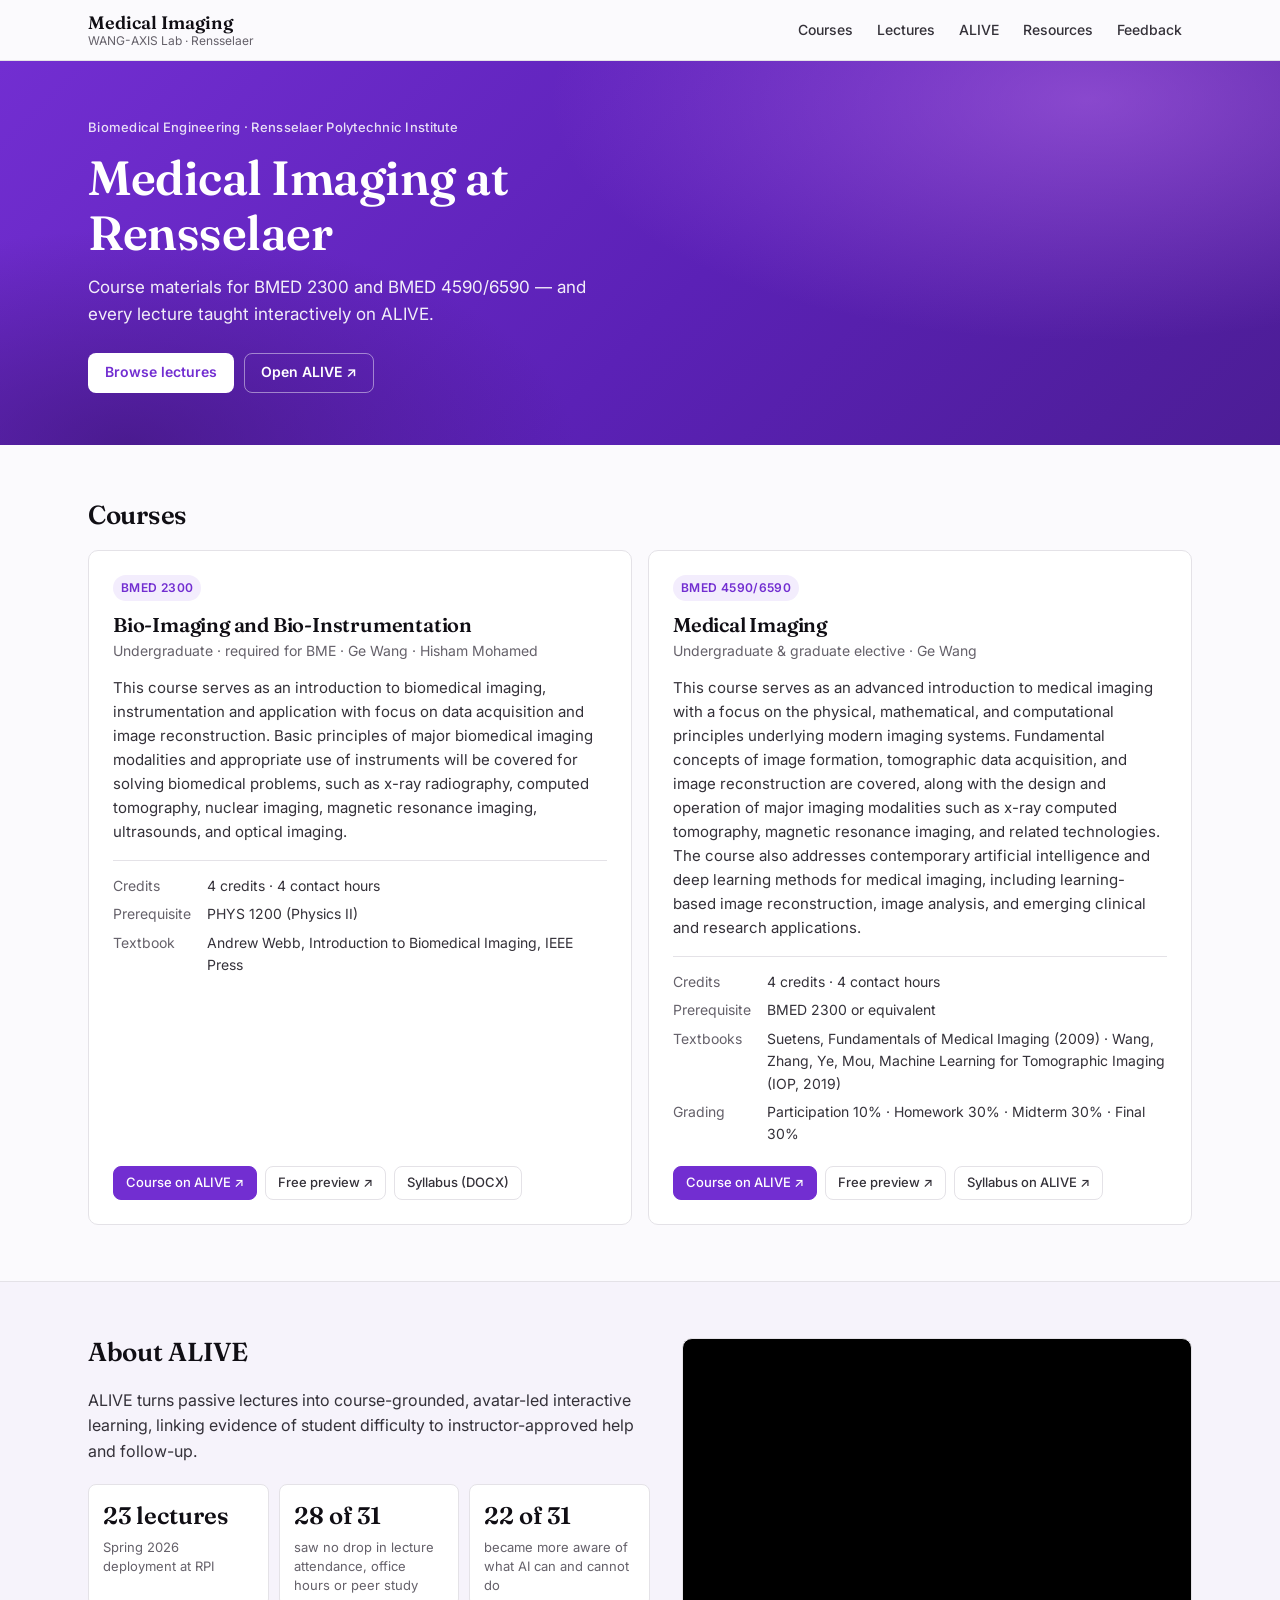
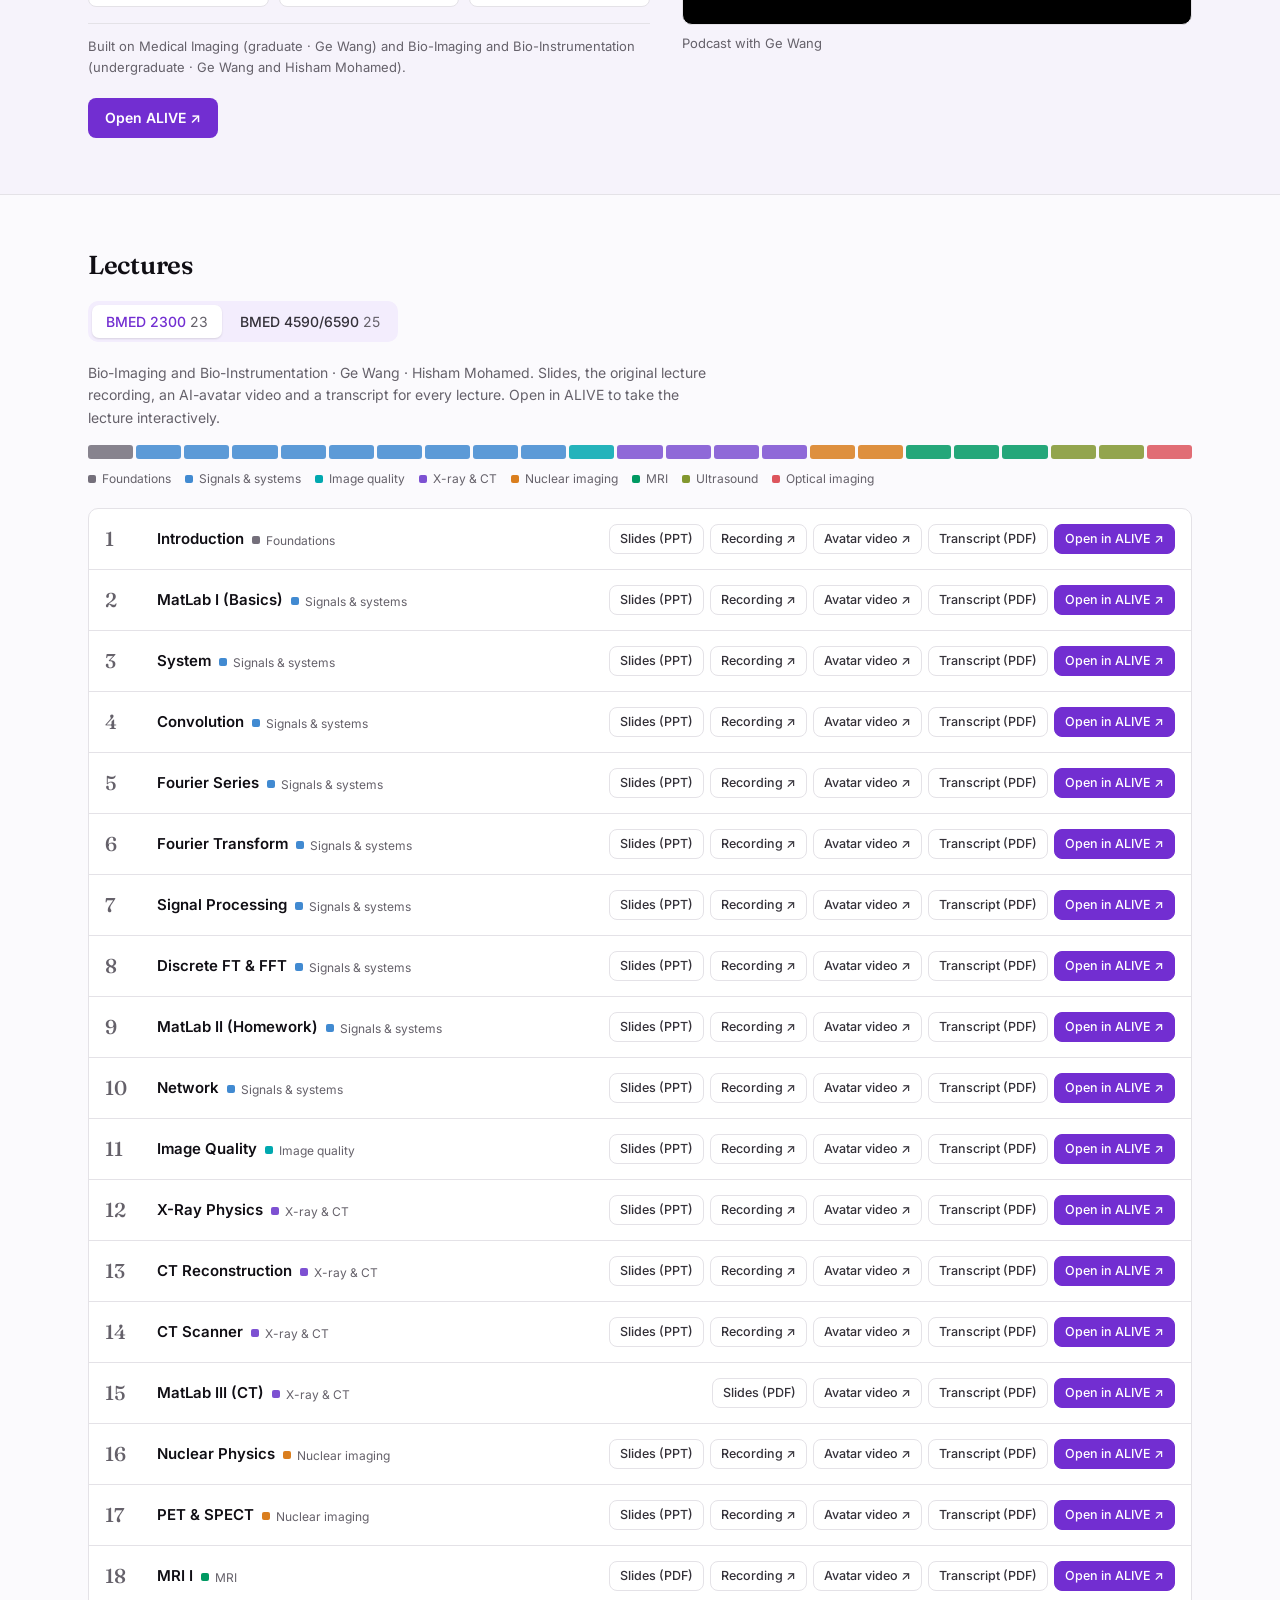
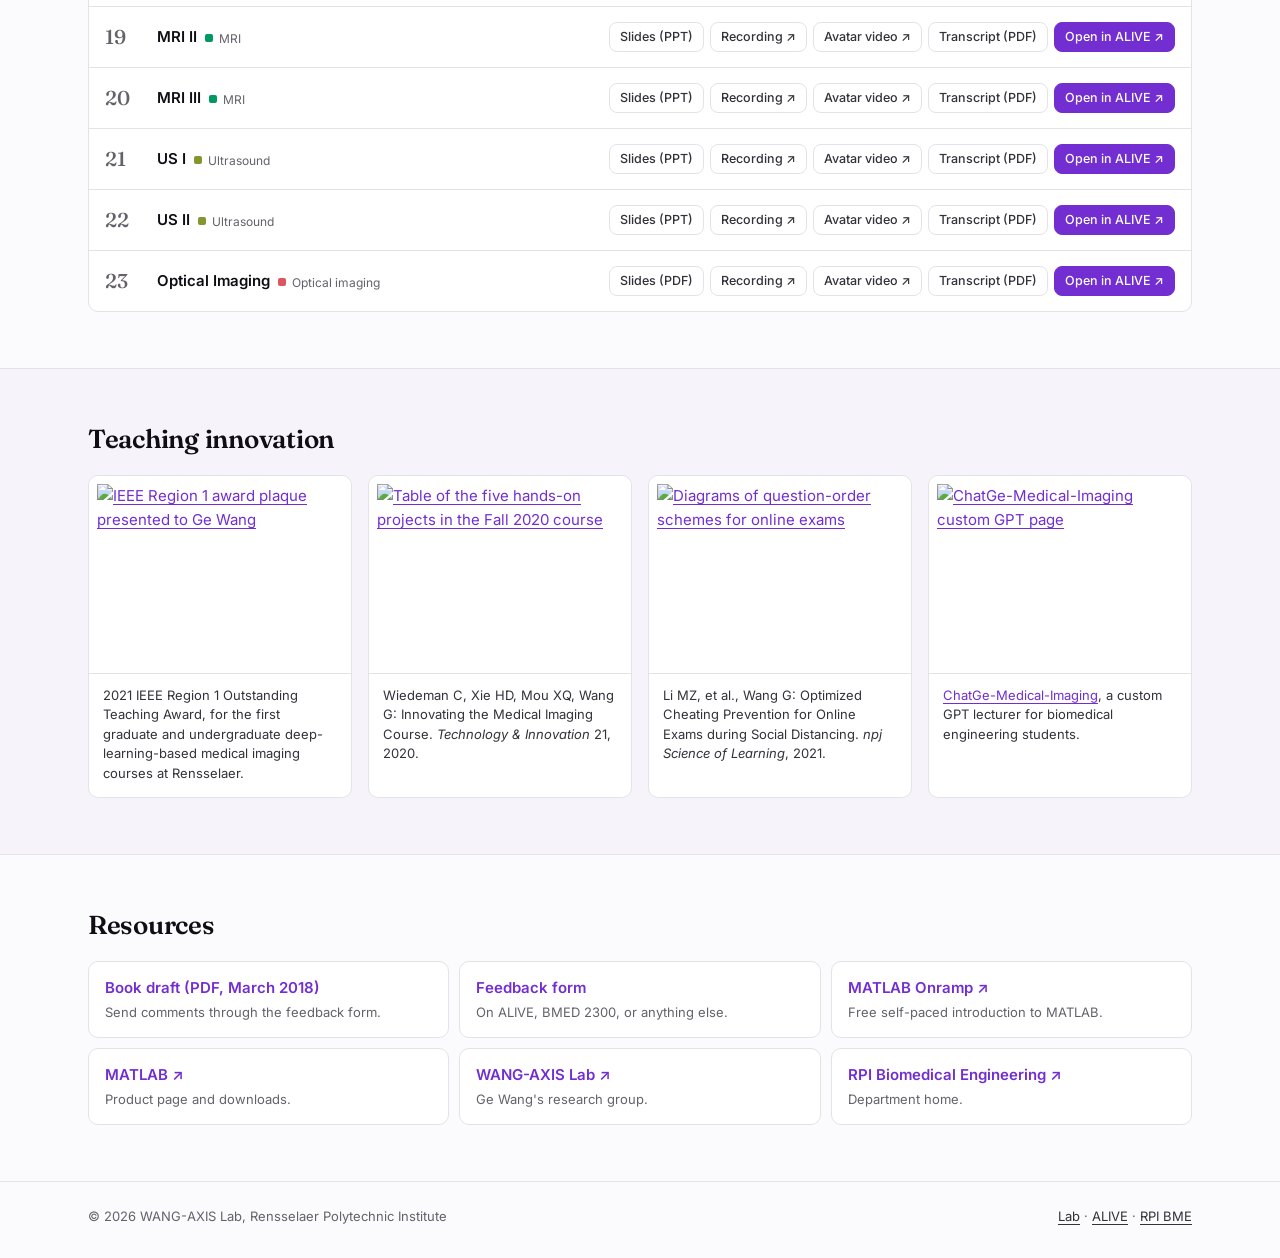
==== commit 69128453: "Rebuild course site: both courses consistent with ALIVE - One page rendered from data/courses.json: " ====
--- a/index.html
+++ b/index.html
@@ -1,1283 +1,123 @@
-<!DOCTYPE html>
+<!doctype html>
 <html lang="en">
+<head>
+  <meta charset="utf-8">
+  <meta name="viewport" content="width=device-width, initial-scale=1">
+  <title>Medical Imaging at Rensselaer — BMED 2300 &amp; BMED 4590/6590</title>
+  <meta name="description" content="Course materials for Bio-Imaging and Bio-Instrumentation (BMED 2300) and Medical Imaging (BMED 4590/6590) at Rensselaer Polytechnic Institute, with interactive lectures on ALIVE.">
+  <link rel="icon" href="images/favicon.ico">
+  <link rel="preconnect" href="https://fonts.googleapis.com">
+  <link rel="preconnect" href="https://fonts.gstatic.com" crossorigin>
+  <link href="https://fonts.googleapis.com/css2?family=Fraunces:opsz,wght@9..144,500;9..144,600&family=Inter:wght@400;500;600&display=swap" rel="stylesheet">
+  <link rel="stylesheet" href="assets/site.css">
+  <script src="assets/site.js" defer></script>
+</head>
+<body>
+  <a class="skip" href="#main">Skip to content</a>
 
-<head>
-    <meta charset="UTF-8">
-    <meta http-equiv="X-UA-Compatible" content="IE=edge">
-    <meta name="viewport" content="width=device-width, initial-scale=1">
-    <title>Bioimaging and Bioinstrumentation Course</title>
+  <header class="top">
+    <div class="wrap top-row">
+      <a class="mark" href="#top" aria-label="Medical Imaging at Rensselaer, home">
+        <span class="mark-name">Medical Imaging</span>
+        <span class="mark-sub">WANG-AXIS Lab · Rensselaer</span>
+      </a>
+      <nav aria-label="Sections">
+        <a href="#courses">Courses</a>
+        <a href="#lectures">Lectures</a>
+        <a href="#alive">ALIVE</a>
+        <a href="#resources">Resources</a>
+        <a href="pages/feedback.html">Feedback</a>
+      </nav>
+    </div>
+  </header>
 
-    <!-- Lightbox CSS -->
-    <link href="https://cdnjs.cloudflare.com/ajax/libs/lightbox2/2.11.3/css/lightbox.min.css" rel="stylesheet">
+  <main id="main">
+    <section class="hero" id="top">
+      <div class="wrap">
+        <p class="eyebrow">Biomedical Engineering · Rensselaer Polytechnic Institute</p>
+        <h1>Medical Imaging at Rensselaer</h1>
+        <p class="hero-lede">Course materials for BMED 2300 and BMED 4590/6590 — and every lecture taught interactively on ALIVE.</p>
+        <div class="hero-cta">
+          <a class="btn btn-light" href="#lectures">Browse lectures</a>
+          <a class="btn btn-ghost" href="https://alive.alivetutor.com/course" target="_blank" rel="noopener">Open ALIVE ↗</a>
+        </div>
+      </div>
+    </section>
 
-    <!-- Bootstrap CSS -->
-    <link rel="stylesheet" href="https://maxcdn.bootstrapcdn.com/bootstrap/3.3.7/css/bootstrap.min.css">
-    <link rel="stylesheet" href="css/main.css">
-    <link rel="shortcut icon" type="image/x-icon" href="images/favicon.ico">
+    <section class="block" id="courses" aria-labelledby="courses-h">
+      <div class="wrap">
+        <h2 id="courses-h">Courses</h2>
+        <div class="course-grid" data-courses></div>
+      </div>
+    </section>
 
-    <style>
-        body {
-            padding-top: 70px;
-            font-family: Arial, sans-serif;
-            background-color: #f9f9f9;
-            color: #333;
-        }
+    <section class="block block-tint" id="alive" aria-labelledby="alive-h">
+      <div class="wrap alive-grid">
+        <div>
+          <h2 id="alive-h">About ALIVE</h2>
+          <p class="lede">ALIVE turns passive lectures into course-grounded, avatar-led interactive learning, linking evidence of student difficulty to instructor-approved help and follow-up.</p>
+          <dl class="stats">
+            <div><dt>23 lectures</dt><dd>Spring 2026 deployment at RPI</dd></div>
+            <div><dt>28 of 31</dt><dd>saw no drop in lecture attendance, office hours or peer study</dd></div>
+            <div><dt>22 of 31</dt><dd>became more aware of what AI can and cannot do</dd></div>
+          </dl>
+          <p class="credit">Built on Medical Imaging (graduate · Ge Wang) and Bio-Imaging and Bio-Instrumentation (undergraduate · Ge Wang and Hisham Mohamed).</p>
+          <a class="btn btn-primary" href="https://alive.alivetutor.com/course" target="_blank" rel="noopener">Open ALIVE ↗</a>
+        </div>
+        <figure class="video">
+          <div class="frame">
+            <iframe src="https://share.synthesia.io/embeds/videos/9398e9b9-c828-4a67-b6a6-160c8f204215" title="Podcast with Ge Wang (Synthesia video)" loading="lazy" allow="encrypted-media; fullscreen"></iframe>
+          </div>
+          <figcaption>Podcast with Ge Wang</figcaption>
+        </figure>
+      </div>
+    </section>
 
-        .navbar {
-            margin-bottom: 20px;
-            background-color: #f8f8f8;
-            border-color: #e7e7e7;
-        }
+    <section class="block" id="lectures" aria-labelledby="lectures-h">
+      <div class="wrap">
+        <h2 id="lectures-h">Lectures</h2>
+        <div class="tabs" role="tablist" aria-label="Course" data-tabs></div>
+        <div data-panels></div>
+        <noscript><p class="note">The lecture list needs JavaScript. All lectures are also on <a href="https://alive.alivetutor.com/course">ALIVE</a>.</p></noscript>
+      </div>
+    </section>
 
-        .navbar-brand {
-            color: #5a5a5a !important;
-        }
+    <section class="block block-tint" id="teaching" aria-labelledby="teaching-h">
+      <div class="wrap">
+        <h2 id="teaching-h">Teaching innovation</h2>
+        <div class="gallery">
+          <figure><a href="images/p3.png"><img src="images/p3.png" alt="IEEE Region 1 award plaque presented to Ge Wang" loading="lazy"></a>
+            <figcaption>2021 IEEE Region 1 Outstanding Teaching Award, for the first graduate and undergraduate deep-learning-based medical imaging courses at Rensselaer.</figcaption></figure>
+          <figure><a href="images/p2.png"><img src="images/p2.png" alt="Table of the five hands-on projects in the Fall 2020 course" loading="lazy"></a>
+            <figcaption>Wiedeman C, Xie HD, Mou XQ, Wang G: Innovating the Medical Imaging Course. <i>Technology &amp; Innovation</i> 21, 2020.</figcaption></figure>
+          <figure><a href="images/p1.png"><img src="images/p1.png" alt="Diagrams of question-order schemes for online exams" loading="lazy"></a>
+            <figcaption>Li MZ, et al., Wang G: Optimized Cheating Prevention for Online Exams during Social Distancing. <i>npj Science of Learning</i>, 2021.</figcaption></figure>
+          <figure><a href="images/p4.png"><img src="images/p4.png" alt="ChatGe-Medical-Imaging custom GPT page" loading="lazy"></a>
+            <figcaption><a href="https://chatgpt.com/g/g-1imx1py4K-chatge-medical-imaging" target="_blank" rel="noopener">ChatGe-Medical-Imaging</a>, a custom GPT lecturer for biomedical engineering students.</figcaption></figure>
+        </div>
+      </div>
+    </section>
 
-        .navbar-nav > li > a {
-            color: #5a5a5a !important;
-        }
+    <section class="block" id="resources" aria-labelledby="resources-h">
+      <div class="wrap">
+        <h2 id="resources-h">Resources</h2>
+        <ul class="links">
+          <li><a href="assets/mile-v2-031818.pdf">Book draft (PDF, March 2018)</a><span>Send comments through the feedback form.</span></li>
+          <li><a href="pages/feedback.html">Feedback form</a><span>On ALIVE, BMED 2300, or anything else.</span></li>
+          <li><a href="https://matlabacademy.mathworks.com/details/matlab-onramp/gettingstarted" target="_blank" rel="noopener">MATLAB Onramp ↗</a><span>Free self-paced introduction to MATLAB.</span></li>
+          <li><a href="https://www.mathworks.com/products/matlab.html" target="_blank" rel="noopener">MATLAB ↗</a><span>Product page and downloads.</span></li>
+          <li><a href="https://wang-axis.github.io/" target="_blank" rel="noopener">WANG-AXIS Lab ↗</a><span>Ge Wang's research group.</span></li>
+          <li><a href="https://bme.rpi.edu/" target="_blank" rel="noopener">RPI Biomedical Engineering ↗</a><span>Department home.</span></li>
+        </ul>
+      </div>
+    </section>
+  </main>
 
-        .navbar-default .navbar-toggle .icon-bar {
-            background-color: #5a5a5a;
-        }
-
-        .well {
-            background-color: #ffffff;
-            border: 1px solid #dddddd;
-            padding: 20px;
-            margin-bottom: 20px;
-            text-align: justify;
-        }
-
-        .carousel-inner>.item>img {
-            width: 100%;
-            height: auto;
-            max-height: 200px;
-        }
-
-        footer {
-            background-color: #343a40;
-            color: white;
-            padding: 20px 0;
-            text-align: center;
-            margin-top: 20px;
-        }
-
-        .footer-links a {
-            color: #ffffff;
-            margin: 0 10px;
-            text-decoration: none;
-        }
-
-        .footer-links a:hover {
-            text-decoration: underline;
-        }
-
-        .lectures-container {
-            margin-top: 20px;
-        }
-    </style>
-
-    <!-- Lightbox JavaScript -->
-    <script src="https://cdnjs.cloudflare.com/ajax/libs/lightbox2/2.11.3/js/lightbox.min.js"></script>
-    <script>
-        window.onload = function () {
-            if (typeof lightbox !== 'undefined') {
-                lightbox.option({
-                    'resizeDuration': 200,
-                    'wrapAround': true
-                });
-                console.log("Lightbox configured successfully.");
-            } else {
-                console.error("Lightbox is not defined.");
-            }
-
-            // Show only undergraduate lectures by default
-            showLectures('undergraduate');
-        };
-    </script>
-
-    <script>
-        (function (i, s, o, g, r, a, m) {
-            i['GoogleAnalyticsObject'] = r; i[r] = i[r] || function () {
-                (i[r].q = i[r].q || []).push(arguments)
-            }, i[r].l = 1 * new Date(); a = s.createElement(o),
-                m = s.getElementsByTagName(o)[0]; a.async = 1; a.src = g; m.parentNode.insertBefore(a, m)
-        })(window, document, 'script', 'https://www.google-analytics.com/analytics.js', 'ga');
-
-        ga('create', 'UA-82472331-1', 'auto');
-        ga('send', 'pageview');
-    </script>
-
-</head>
-
-<body>
-
-    <nav class="navbar navbar-default navbar-fixed-top">
-        <div class="container">
-            <div class="navbar-header">
-                <button type="button" class="navbar-toggle collapsed" data-toggle="collapse" data-target="#navbar-collapse-1" aria-expanded="false">
-                    <span class="sr-only">Toggle navigation</span>
-                    <span class="icon-bar"></span>
-                    <span class="icon-bar"></span>
-                    <span class="icon-bar"></span>
-                </button>
-                <a class="navbar-brand" href="#">Biomedical Instrumentation and Imaging</a>
-            </div>
-            <div class="collapse navbar-collapse" id="navbar-collapse-1">
-                <ul class="nav navbar-nav navbar-right">
-                    <li><a href="#description">Course Description</a></li>
-                    <li><a href="#syllabus">Syllabus</a></li>
-                    <li><a href="#book">Book Draft</a></li>
-                    <li><a href="#feedback">Feedback</a></li>
-                    <!-- <li><a href="pages/feedback.html" target="_blank">Feedback</a></li> -->
-                    <li><a href="#matlab">MATLAB</a></li>
-                    <li><a href="#links">Other Links</a></li>
-                    <li><a href="#lectures">Lectures</a></li>
-                </ul>
-            </div>
-        </div>
-    </nav>
-
-    <div class="container">
-        <div class="row">
-            <div class="col-md-8">
-                <div class="well" id="description">
-                    <h2>Course Description</h2>
-                    <p>This course serves as an introduction to biomedical instrumentation and imaging with a focus on the acquisition and monitoring of vital signals. Basic principles for the selection and appropriate use of instruments for solving bioengineering and medical problems such as microscopy, magnetic resonance imaging, and ultrasounds, among others, are addressed.</p>
-                </div>
-
-                <!-- Carousel -->
-                <div id="carousel" class="carousel slide" data-ride="carousel" data-interval="2500" data-pause="hover">
-                    <!-- Menu -->
-                    <ol class="carousel-indicators">
-                        <li data-target="#carousel" data-slide-to="0" class="active"></li>
-                        <li data-target="#carousel" data-slide-to="1"></li>
-                        <li data-target="#carousel" data-slide-to="2"></li>
-                        <li data-target="#carousel" data-slide-to="3"></li>
-                    </ol>
-
-                    <div class="carousel-inner">
-                        <div class="item active">
-                            <a href="#">
-                                <img src="images/p1.png" alt="Slide 1" />
-                            </a>
-                        </div>
-
-                        <div class="item">
-                            <a href="#">
-                                <img src="images/p2.png" alt="Slide 2" />
-                            </a>
-                        </div>
-
-                        <div class="item">
-                            <a href="#">
-                                <img src="images/p3.png" alt="Slide 3" />
-                            </a>
-                        </div>
-
-                        <div class="item">
-                            <a href="#">
-                                <img src="images/p4.png" alt="Slide 4" />
-                            </a>
-                        </div>
-                    </div>
-                </div>
-
-                <div class="well lectures-container" id="lectures">
-                    <h2>Lectures</h2>
-                    <!-- Buttons to filter lectures -->
-                    <button class="btn btn-secondary"  onclick="showLectures('undergraduate')">Undergraduate</button>
-                    <button class="btn btn-secondary" onclick="showLectures('graduate')">Graduate</button>
-
-                    <div class="panel-group" id="accordion" role="tablist" aria-multiselectable="true">
-
-
-                        <!-- Undergraduate Lecture 1 -->
-                        <div class="panel panel-default undergraduate">
-                            <div class="panel-heading" role="tab" id="headingOne">
-                                <h4 class="panel-title">
-                                    <a role="button" data-toggle="collapse" data-parent="#accordion" href="#collapseOne" aria-expanded="true" aria-controls="collapseOne">
-                                        Lecture 1 - Introduction
-                                    </a>
-                                </h4>
-                            </div>
-                            <div id="collapseOne" class="panel-collapse collapse" role="tabpanel" aria-labelledby="headingOne">
-                                <div class="panel-body">
-                                    <p><a href="assets/mile-01-intro.pptx" target="_blank">PPT</a></p>
-                                    <p><a href="https://youtu.be/bZ42HZ3cQYs" target="_blank">Video</a></p>
-                                    <p><a style="pointer-events: none; cursor: default; color: underline;">HW</a></p>
-                                    <p><a href="https://youtu.be/YSmopEoxA00?si=RnMch7W0up4HkMKu" target="_blank">Avatar</a></p>
-                                    <p><a href="lecture.html?video=lecture01.mp4" target="_blank"> ALIVE (Interactive Avatar) </a> </p>
-
-                                    <p><a href="video_script/Introduction.pdf" target="_blank">Transcript</a></p>
-
-                                </div>
-                            </div>
-
-
-                          <div class="panel panel-default undergraduate">
-                            <div class="panel-heading" role="tab" id="headingTwo">
-                                <h4 class="panel-title">
-                                    <a class="collapsed" role="button" data-toggle="collapse" data-parent="#accordion" href="#collapseTwo" aria-expanded="false" aria-controls="collapseTwo">
-                                        Lecture 2 - MatLab I (Basics)
-                                    </a>
-                                </h4>
-                            </div>
-                            <div id="collapseTwo" class="panel-collapse collapse" role="tabpanel" aria-labelledby="headingTwo">
-                                <div class="panel-body">
-                                    <p><a href="assets/mile-02-matlab1.pptx" target="_blank">PPT</a></p>
-                                    <p><a href="https://youtu.be/ZT-31Yov8OQ" target="_blank">Video</a></p>
-                                    <p><a style="pointer-events: none; cursor: default; color: underline;">HW</a></p>
-                                    <p><a href="https://youtu.be/Z-zxYSQ3BXA?si=PCHl2ycPtHtY4WhM" target="_blank"> Avatar</a></p>
-                                    <p><a href="lecture.html?video=lecture02.mp4" target="_blank"> ALIVE (Interactive Avatar) </a> </p>
-                                    <p><a href="video_script/MatLab I.pdf" target="_blank"> Transcript</a></p>
-
-                                </div>
-                            </div>
-                        </div>
-                        <!-- Lecture 3 -->
-                        <div class="panel panel-default undergraduate">
-                            <div class="panel-heading" role="tab" id="headingThree">
-                                <h4 class="panel-title">
-                                    <a class="collapsed" role="button" data-toggle="collapse" data-parent="#accordion" href="#collapseThree" aria-expanded="false" aria-controls="collapseThree">
-                                        Lecture 3 - System
-                                    </a>
-                                </h4>
-                            </div>
-                            <div id="collapseThree" class="panel-collapse collapse" role="tabpanel" aria-labelledby="headingThree">
-                                <div class="panel-body">
-                                    <p><a href="assets/mile-03-system.pptx" target="_blank">PPT</a></p>
-                                    <p><a href="https://youtu.be/ZaoumhPf9U8" target="_blank">Video</a></p>
-                                    <p><a style="pointer-events: none; cursor: default; color: underline;">HW</a></p>
-                                    <p><a href="https://youtu.be/x8EVxZx_2vc?si=YswiSmBsmLwY74N1" target="_blank"> Avatar</a></p>
-                                    <p><a href="lecture.html?video=lecture03.mp4" target="_blank"> ALIVE (Interactive Avatar) </a> </p>
-
-                                    <p><a href="video_script/System.pdf" target="_blank"> Transcript</a></p>
-
-                                </div>
-                            </div>
-                        </div>
-                        <!-- Lecture 4 -->
-                        <div class="panel panel-default undergraduate">
-                            <div class="panel-heading" role="tab" id="headingFour">
-                                <h4 class="panel-title">
-                                    <a class="collapsed" role="button" data-toggle="collapse" data-parent="#accordion" href="#collapseFour" aria-expanded="false" aria-controls="collapseFour">
-                                        Lecture 4 - Convolution
-                                    </a>
-                                </h4>
-                            </div>
-                            <div id="collapseFour" class="panel-collapse collapse" role="tabpanel" aria-labelledby="headingFour">
-                                <div class="panel-body">
-                                    <p><a href="assets/mile-04-convolution.pptx" target="_blank">PPT</a></p>
-                                    <p><a href="https://youtu.be/rIBp6RbznlM" target="_blank">Video</a></p>
-                                    <p><a style="pointer-events: none; cursor: default; color: underline;">HW</a></p>
-                                    <p><a href="https://youtu.be/Ft7DKHj-m4E?si=7gUzib5bKwCv0GF3" target="_blank"> Avatar</a></p>
-                                     <p><a href="lecture.html?video=lecture04.mp4" target="_blank"> ALIVE (Interactive Avatar) </a> </p>
-                                    <p><a href="video_script/Convolution.pdf" target="_blank"> Transcript</a></p>
-
-                                </div>
-                            </div>
-                        </div>
-                        <!-- Lecture 5 -->
-                        <div class="panel panel-default undergraduate">
-                            <div class="panel-heading" role="tab" id="headingFive">
-                                <h4 class="panel-title">
-                                    <a class="collapsed" role="button" data-toggle="collapse" data-parent="#accordion" href="#collapseFive" aria-expanded="false" aria-controls="collapseFive">
-                                        Lecture 5 - Fourier Series
-                                    </a>
-                                </h4>
-                            </div>
-                            <div id="collapseFive" class="panel-collapse collapse" role="tabpanel" aria-labelledby="headingFive">
-                                <div class="panel-body">
-                                    <p><a href="assets/mile-05-fourierseries.pptx" target="_blank">PPT</a></p>
-                                    <p><a href="https://youtu.be/VQAd0Hp4CaY" target="_blank">Video</a></p>
-                                    <p><a style="pointer-events: none; cursor: default; color: underline;">HW</a></p>
-                                    <p><a href="https://youtu.be/lY8dbsHSd-E?si=IVNxwAIjo3VJIQZW" target="_blank"> Avatar</a></p>
-                                    <p><a href="lecture.html?video=lecture05.mp4" target="_blank"> ALIVE (Interactive Avatar) </a> </p>
-                                    <p><a href="video_script/Fourier Series.pdf" target="_blank"> Transcript</a></p>
-                                </div>
-                            </div>
-                        </div>
-                        <!-- Lecture 6 -->
-                        <div class="panel panel-default undergraduate">
-                            <div class="panel-heading" role="tab" id="headingSix">
-                                <h4 class="panel-title">
-                                    <a class="collapsed" role="button" data-toggle="collapse" data-parent="#accordion" href="#collapseSix" aria-expanded="false" aria-controls="collapseSix">
-                                        Lecture 6 - Fourier Transform
-                                    </a>
-                                </h4>
-                            </div>
-                            <div id="collapseSix" class="panel-collapse collapse" role="tabpanel" aria-labelledby="headingSix">
-                                <div class="panel-body">
-                                    <p><a href="assets/mile-06-fouriertransform.pptx" target="_blank">PPT</a></p>
-                                    <p><a href="https://youtu.be/ZTLCKK-pZb8" target="_blank">Video</a></p>
-                                    <p><a style="pointer-events: none; cursor: default; color: underline;">HW</a></p>
-                                    <p><a href="https://youtu.be/3Cv33ll8u8g?si=NSoGORuTbT5mh1oh" target="_blank"> Avatar</a></p>
-                                    <p><a href="lecture.html?video=lecture06.mp4" target="_blank"> ALIVE (Interactive Avatar) </a> </p>
-                                    <p><a href="video_script/Fourier Transform.pdf" target="_blank"> Transcript</a></p>
-
-                                </div>
-                            </div>
-                        </div>
-                        <!-- Lecture 7 -->
-                        <div class="panel panel-default undergraduate">
-                            <div class="panel-heading" role="tab" id="headingSeven">
-                                <h4 class="panel-title">
-                                    <a class="collapsed" role="button" data-toggle="collapse" data-parent="#accordion" href="#collapseSeven" aria-expanded="false" aria-controls="collapseSeven">
-                                        Lecture 7 - Signal Processing
-                                    </a>
-                                </h4>
-                            </div>
-                            <div id="collapseSeven" class="panel-collapse collapse" role="tabpanel" aria-labelledby="headingSeven">
-                                <div class="panel-body">
-                                    <p><a href="assets/mile-07-signalprocessing.pptx" target="_blank">PPT</a></p>
-                                    <p><a href="https://youtu.be/z0XDEkCzjrs" target="_blank">Video</a></p>
-                                    <p><a style="pointer-events: none; cursor: default; color: underline;">HW</a></p>
-                                    <p><a href="https://youtu.be/K9TDOz6F8Ss?si=lDaWLavbsmMyMFlj" target="_blank"> Avatar</a></p>
-                                    <p><a href="lecture.html?video=lecture07.mp4" target="_blank"> ALIVE (Interactive Avatar) </a> </p>
-                                    <p><a href="video_script/Signal Processing.pdf" target="_blank"> Transcript</a></p>
-                                </div>
-                            </div>
-                        </div>
-                        <!-- Lecture 8 -->
-                        <div class="panel panel-default undergraduate">
-                            <div class="panel-heading" role="tab" id="headingEight">
-                                <h4 class="panel-title">
-                                    <a class="collapsed" role="button" data-toggle="collapse" data-parent="#accordion" href="#collapseEight" aria-expanded="false" aria-controls="collapseEight">
-                                        Lecture 8 - Discrete FT & FFT
-                                    </a>
-                                </h4>
-                            </div>
-                            <div id="collapseEight" class="panel-collapse collapse" role="tabpanel" aria-labelledby="headingEight">
-                                <div class="panel-body">
-                                    <p><a href="assets/mile-08-dft-fft.pptx" target="_blank">PPT</a></p>
-                                    <p><a href="https://youtu.be/XX37aqpp0_c" target="_blank">Video</a></p>
-                                    <p><a style="pointer-events: none; cursor: default; color: underline;">HW</a></p>
-                                    <p><a href="https://youtu.be/Fy1C-tLpUSg?si=8uoPB1bDok655tgn" target="_blank"> Avatar</a></p>  
-                                    <p><a href="lecture.html?video=lecture08.mp4" target="_blank"> ALIVE (Interactive Avatar) </a> </p>
-                                    <p><a href="video_script/FT & FTT.pdf" target="_blank"> Transcript</a></p>
-
-                                </div>
-                            </div>
-                        </div>
-                        <!-- Lecture 9 -->
-                        <div class="panel panel-default undergraduate">
-                            <div class="panel-heading" role="tab" id="headingNine">
-                                <h4 class="panel-title">
-                                    <a class="collapsed" role="button" data-toggle="collapse" data-parent="#accordion" href="#collapseNine" aria-expanded="false" aria-controls="collapseNine">
-                                        Lecture 9 - MatLab II (Homework)
-                                    </a>
-                                </h4>
-                            </div>
-                            <div id="collapseNine" class="panel-collapse collapse" role="tabpanel" aria-labelledby="headingNine">
-                                <div class="panel-body">
-                                    <p><a href="assets/mile-09-matlab2.pptx" target="_blank">PPT</a></p>
-                                    <p><a href="https://youtu.be/VdNReLdC1Io" target="_blank">Video</a></p>
-                                    <p><a style="pointer-events: none; cursor: default; color: underline;">HW</a></p>
-                                    <p><a href="https://youtu.be/V2ErYw8mLUQ?si=Aag9PjwVtB8jDvOy" target="_blank"> Avatar</a></p>
-                                    <p><a href="lecture.html?video=lecture09.mp4" target="_blank"> ALIVE (Interactive Avatar) </a> </p>
-
-                                    <p><a href="video_script/MatLab II.pdf" target="_blank"> Transcript</a></p>
-                                </div>
-                            </div>
-                        </div>
-                        <!-- Lecture 10 -->
-                        <div class="panel panel-default undergraduate">
-                            <div class="panel-heading" role="tab" id="headingTen">
-                                <h4 class="panel-title">
-                                    <a class="collapsed" role="button" data-toggle="collapse" data-parent="#accordion" href="#collapseTen" aria-expanded="false" aria-controls="collapseTen">
-                                        Lecture 10 - Network
-                                    </a>
-                                </h4>
-                            </div>
-                            <div id="collapseTen" class="panel-collapse collapse" role="tabpanel" aria-labelledby="headingTen">
-                                <div class="panel-body">
-                                    <p><a href="assets/mile-10-network.pptx" target="_blank">PPT</a></p>
-                                    <p><a href="https://youtu.be/wG3uuu6d_04" target="_blank">Video</a></p>
-                                    <p><a style="pointer-events: none; cursor: default; color: underline;">HW</a></p>
-                                    <p><a href="video_script/Network.pdf" target="_blank"> Transcript</a></p>
-                                    <p><a href="lecture.html?video=lecture10.mp4" target="_blank"> ALIVE (Interactive Avatar) </a> </p>
-                                    <p><a href="https://youtu.be/r-Q4zBSmngg?si=VlFzTKnmf0FBriY6" target="_blank"> Avatar</a></p>
-
-                                    
-                                </div>
-                            </div>
-                        </div>
-                        <!-- Lecture 11 -->
-                        <div class="panel panel-default undergraduate">
-                            <div class="panel-heading" role="tab" id="headingEleven">
-                                <h4 class="panel-title">
-                                    <a class="collapsed" role="button" data-toggle="collapse" data-parent="#accordion" href="#collapseEleven" aria-expanded="false" aria-controls="collapseEleven">
-                                        Lecture 11 - Image Quality
-                                    </a>
-                                </h4>
-                            </div>
-                            <div id="collapseEleven" class="panel-collapse collapse" role="tabpanel" aria-labelledby="headingEleven">
-                                <div class="panel-body">
-                                    <p><a href="assets/mile-11-quality.pptx" target="_blank">PPT</a></p>
-                                    <p><a href="https://youtu.be/yzgkrXbosQc" target="_blank">Video</a></p>
-                                    <p><a style="pointer-events: none; cursor: default; color: underline;">HW</a></p>
-                                    <p><a href="https://youtu.be/pqjWMhNyxlQ?si=gLD9-_kYU0PYOxdV" target="_blank"> Avatar</a></p>
-                                    <p><a href="lecture.html?video=lecture11.mp4" target="_blank"> ALIVE (Interactive Avatar) </a> </p>
-                                    <p><a href="video_script/Image Quality.pdf" target="_blank"> Transcript</a></p>
-
-                                    
-                                </div>
-                            </div>
-                        </div>
-                        <!-- Lecture 12 -->
-                        <div class="panel panel-default undergraduate">
-                            <div class="panel-heading" role="tab" id="headingTwelve">
-                                <h4 class="panel-title">
-                                    <a class="collapsed" role="button" data-toggle="collapse" data-parent="#accordion" href="#collapseTwelve" aria-expanded="false" aria-controls="collapseTwelve">
-                                        Lecture 12 - X-Ray Physics
-                                    </a>
-                                </h4>
-                            </div>
-                            <div id="collapseTwelve" class="panel-collapse collapse" role="tabpanel" aria-labelledby="headingTwelve">
-                                <div class="panel-body">
-                                    <p><a href="assets/mile-12-x-ray.pptx" target="_blank">PPT</a></p>
-                                    <p><a href="https://youtu.be/8GJPw_0tkdk" target="_blank">Video</a></p>
-                                    <p><a style="pointer-events: none; cursor: default; color: underline;">HW</a></p>
-                                    <p><a href="https://youtu.be/WcJaGTta3Q4?si=EctWs44THmn15WBc" target="_blank"> Avatar</a></p>
-                                    <p><a href="lecture.html?video=lecture12.mp4" target="_blank"> ALIVE (Interactive Avatar) </a> </p>
-                                    <p><a href="video_script/X-Ray Physics.pdf" target="_blank"> Transcript</a></p>
-
-                                    
-                                </div>
-                            </div>
-                        </div>
-                        <!-- Lecture 13 -->
-                        <div class="panel panel-default undergraduate">
-                            <div class="panel-heading" role="tab" id="headingThirteen">
-                                <h4 class="panel-title">
-                                    <a class="collapsed" role="button" data-toggle="collapse" data-parent="#accordion" href="#collapseThirteen" aria-expanded="false" aria-controls="collapseThirteen">
-                                        Lecture 13 - CT Reconstruction
-                                    </a>
-                                </h4>
-                            </div>
-                            <div id="collapseThirteen" class="panel-collapse collapse" role="tabpanel" aria-labelledby="headingThirteen">
-                                <div class="panel-body">
-                                    <p><a href="assets/mile-13-recon.pptx" target="_blank">PPT</a></p>
-                                    <p><a href="https://youtu.be/q9ZCvQ1ZqjA" target="_blank">Video</a></p>
-                                    <p><a style="pointer-events: none; cursor: default; color: underline;">HW</a></p>
-                                    <p><a href="https://youtu.be/DJEbN5XtatQ?si=IU1tEG7XWI6FW8ws" target="_blank"> Avatar</a></p>
-                                    <p><a href="lecture.html?video=lecture13.mp4" target="_blank"> ALIVE (Interactive Avatar) </a> </p>
-                                    <p><a href="video_script/CT Reconstruction.pdf" target="_blank"> Transcript</a></p>
-
-                                </div>
-                            </div>
-                        </div>
-                        <!-- Lecture 14 -->
-                        <div class="panel panel-default undergraduate">
-                            <div class="panel-heading" role="tab" id="headingFourteen">
-                                <h4 class="panel-title">
-                                    <a class="collapsed" role="button" data-toggle="collapse" data-parent="#accordion" href="#collapseFourteen" aria-expanded="false" aria-controls="collapseFourteen">
-                                        Lecture 14 - CT Scanner
-                                    </a>
-                                </h4>
-                            </div>
-                            <div id="collapseFourteen" class="panel-collapse collapse" role="tabpanel" aria-labelledby="headingFourteen">
-                                <div class="panel-body">
-                                    <p><a href="assets/mile-14-scanner.pptx" target="_blank">PPT</a></p>
-                                    <p><a href="https://youtu.be/P2bZgUyP41c" target="_blank">Video</a></p>
-                                    <p><a style="pointer-events: none; cursor: default; color: underline;">HW</a></p>
-                                    <p><a href="https://youtu.be/MGRalubYzYA?si=m1S2JYIDqyyT0tjJ" target="_blank"> Avatar</a></p>
-                                    <p><a href="lecture.html?video=lecture14.mp4" target="_blank"> ALIVE (Interactive Avatar) </a> </p>
-                                    <p><a href="video_script/CT Scanner.pdf" target="_blank"> Transcript</a></p>
-
-                                </div>
-                            </div>
-                        </div>
-                        <!-- Lecture 15 -->
-                        <div class="panel panel-default undergraduate">
-                            <div class="panel-heading" role="tab" id="headingFifteen">
-                                <h4 class="panel-title">
-                                    <a class="collapsed" role="button" data-toggle="collapse" data-parent="#accordion" href="#collapseFifteen" aria-expanded="false" aria-controls="collapseFifteen">
-                                        Lecture 15 - MatLab III (CT)
-                                    </a>
-                                </h4>
-                            </div>
-                            <div id="collapseFifteen" class="panel-collapse collapse" role="tabpanel" aria-labelledby="headingFifteen">
-                                <div class="panel-body">
-                                    <p><a href="assets/bb15-matlabct.pdf" target="_blank">PPT</a></p>
-                                    <p><a href="https://youtu.be/zTDJbbFZuTQ" target="_blank">Video</a></p>
-                                    <p><a style="pointer-events: none; cursor: default; color: underline;">HW</a></p>
-                                    <p><a href="https://youtu.be/fsq_syxsZeo?si=FhyVIClnzylO70tA" target="_blank"> Avatar</a></p>
-                                     <p><a href="lecture.html?video=lecture15.mp4" target="_blank"> ALIVE (Interactive Avatar) </a> </p>
-                                    <p><a href="video_script/MatLab III.pdf" target="_blank"> Transcript</a></p>
-
-                                </div>
-                            </div>
-                        </div>
-                        <!-- Lecture 16 -->
-                        <div class="panel panel-default undergraduate">
-                            <div class="panel-heading" role="tab" id="headingSixteen">
-                                <h4 class="panel-title">
-                                    <a class="collapsed" role="button" data-toggle="collapse" data-parent="#accordion" href="#collapseSixteen" aria-expanded="false" aria-controls="collapseSixteen">
-                                        Lecture 16 - Nuclear Physics
-                                    </a>
-                                </h4>
-                            </div>
-                            <div id="collapseSixteen" class="panel-collapse collapse" role="tabpanel" aria-labelledby="headingSixteen">
-                                <div class="panel-body">
-                                    <p><a href="assets/mile-16-nuclear.pptx" target="_blank">PPT</a></p>
-                                    <p><a href="https://youtu.be/booFmLl9dWw" target="_blank">Video</a></p>
-                                    <p><a style="pointer-events: none; cursor: default; color: underline;">HW</a></p>
-                                    <p><a href="https://youtu.be/ncTcZHxiCV8?si=ahLgSJ-C1cOIOL-M" target="_blank"> Avatar</a></p>
-                                     <p><a href="lecture.html?video=lecture16.mp4" target="_blank"> ALIVE (Interactive Avatar) </a> </p>
-
-                                    <p><a href="video_script/Nuclear Physics.pdf" target="_blank"> Transcript</a></p>
-
-                                
-                                </div>
-                            </div>
-                        </div>
-                        <!-- Lecture 17 -->
-                        <div class="panel panel-default undergraduate">
-                            <div class="panel-heading" role="tab" id="headingSeventeen">
-                                <h4 class="panel-title">
-                                    <a class="collapsed" role="button" data-toggle="collapse" data-parent="#accordion" href="#collapseSeventeen" aria-expanded="false" aria-controls="collapseSeventeen">
-                                        Lecture 17 - PET & SPECT
-                                    </a>
-                                </h4>
-                            </div>
-                            <div id="collapseSeventeen" class="panel-collapse collapse" role="tabpanel" aria-labelledby="headingSeventeen">
-                                <div class="panel-body">
-                                    <p><a href="assets/mile-17-spect-pet.pptx" target="_blank">PPT</a></p>
-                                    <p><a href="https://youtu.be/CaL_w_bkwjY" target="_blank">Video</a></p>
-                                    <p><a style="pointer-events: none; cursor: default; color: underline;">HW</a></p>
-                                    <p><a href="https://youtu.be/pbmwUCAz7EY?si=5vNtzUEs2rXqboMU" target="_blank"> Avatar</a></p>
-                                    <p><a href="lecture.html?video=lecture17.mp4" target="_blank"> ALIVE (Interactive Avatar) </a> </p>
-                                    <p><a href="video_script/PET & SPECT.pdf" target="_blank"> Transcript</a></p>
-
-                                </div>
-                            </div>
-                        </div>
-                        <!-- Lecture 18 -->
-                        <div class="panel panel-default undergraduate">
-                            <div class="panel-heading" role="tab" id="headingEighteen">
-                                <h4 class="panel-title">
-                                    <a class="collapsed" role="button" data-toggle="collapse" data-parent="#accordion" href="#collapseEighteen" aria-expanded="false" aria-controls="collapseEighteen">
-                                        Lecture 18 - MRI I
-                                    </a>
-                                </h4>
-                            </div>
-                            <div id="collapseEighteen" class="panel-collapse collapse" role="tabpanel" aria-labelledby="headingEighteen">
-                                <div class="panel-body">
-                                    <p><a href="assets/bb18-mri-physics.pdf" target="_blank">PPT</a></p>
-                                    <p><a href="https://youtu.be/uJVPkqwhu5Q" target="_blank">Video</a></p>
-                                    <p><a style="pointer-events: none; cursor: default; color: underline;">HW</a></p>
-                                    <p><a href="https://youtu.be/eQuotCAI5SU?si=UZLFaFSYPzkvejb4" target="_blank"> Avatar</a></p>
-                                    <p><a href="lecture.html?video=lecture18.mp4" target="_blank"> ALIVE (Interactive Avatar) </a> </p>
-                                    <p><a href="video_script/MRI I.pdf" target="_blank"> Transcript</a></p>
-
-                                </div>
-                            </div>
-                        </div>
-                        <!-- Lecture 19 -->
-                        <div class="panel panel-default undergraduate">
-                            <div class="panel-heading" role="tab" id="headingNineteen">
-                                <h4 class="panel-title">
-                                    <a class="collapsed" role="button" data-toggle="collapse" data-parent="#accordion" href="#collapseNineteen" aria-expanded="false" aria-controls="collapseNineteen">
-                                        Lecture 19 - MRI II
-                                    </a>
-                                </h4>
-                            </div>
-                            <div id="collapseNineteen" class="panel-collapse collapse" role="tabpanel" aria-labelledby="headingNineteen">
-                                <div class="panel-body">
-                                    <p><a href="assets/mile-19-mri-imaging.pptx" target="_blank">PPT</a></p>
-                                    <p><a href="https://youtu.be/BO-5-_G7874" target="_blank">Video</a></p>
-                                    <p><a style="pointer-events: none; cursor: default; color: underline;">HW</a></p>
-                                    <p><a href="https://youtu.be/XDnghV5xUgU?si=W1HHpQNJ5HsC0DYu" target="_blank"> Avatar</a></p>
-                                    <p><a href="lecture.html?video=lecture19.mp4" target="_blank"> ALIVE (Interactive Avatar) </a> </p>
-                                    <p><a href="video_script/MRI II.pdf" target="_blank"> Transcript</a></p>
-                                </div>
-                            </div>
-                        </div>
-                        <!-- Lecture 20 -->
-                        <div class="panel panel-default undergraduate">
-                            <div class="panel-heading" role="tab" id="headingTwenty">
-                                <h4 class="panel-title">
-                                    <a class="collapsed" role="button" data-toggle="collapse" data-parent="#accordion" href="#collapseTwenty" aria-expanded="false" aria-controls="collapseTwenty">
-                                        Lecture 20 - MRI III
-                                    </a>
-                                </h4>
-                            </div>
-                            <div id="collapseTwenty" class="panel-collapse collapse" role="tabpanel" aria-labelledby="headingTwenty">
-                                <div class="panel-body">
-                                    <p><a href="assets/mile-20-mri-pulse-seq.pptx" target="_blank">PPT</a></p>
-                                    <p><a href="https://youtu.be/zTDJbbFZuTQ" target="_blank">Video</a></p>
-                                    <p><a style="pointer-events: none; cursor: default; color: underline;">HW</a></p>
-                                    <p><a href="https://youtu.be/D-A0jT7bc9k?si=ugTjN4XpC1VARSO4" target="_blank"> Avatar</a></p>
-                                    <p><a href="lecture.html?video=lecture20.mp4" target="_blank"> ALIVE (Interactive Avatar) </a> </p>
-                                    <p><a href="video_script/MRI III.pdf" target="_blank"> Transcript</a></p>
-
-                                    
-                                </div>
-                            </div>
-                        </div>
-                        <!-- Lecture 21 -->
-                        <div class="panel panel-default undergraduate">
-                            <div class="panel-heading" role="tab" id="headingTwentyOne">
-                                <h4 class="panel-title">
-                                    <a class="collapsed" role="button" data-toggle="collapse" data-parent="#accordion" href="#collapseTwentyOne" aria-expanded="false" aria-controls="collapseTwentyOne">
-                                        Lecture 21 - US I
-                                    </a>
-                                </h4>
-                            </div>
-                            <div id="collapseTwentyOne" class="panel-collapse collapse" role="tabpanel" aria-labelledby="headingTwentyOne">
-                                <div class="panel-body">
-                                    <p><a href="assets/mile-21-us-principle.pptx" target="_blank">PPT</a></p>
-                                    <p><a href="https://youtu.be/6-UAGLl17L4" target="_blank">Video</a></p>
-                                    <p><a style="pointer-events: none; cursor: default; color: underline;">HW</a></p>
-                                    <p><a href="https://youtu.be/LlvMU2BnQ_o?si=9Kr3XFMp0F1ax0M8" target="_blank"> Avatar</a></p>
-                                     <p><a href="lecture.html?video=lecture21.mp4" target="_blank"> ALIVE (Interactive Avatar) </a> </p>
-                                    <p><a href="video_script/US Physics.pdf" target="_blank"> Transcript</a></p>
-
-                                </div>
-                            </div>
-                        </div>
-                        <!-- Lecture 22 -->
-                        <div class="panel panel-default undergraduate">
-                            <div class="panel-heading" role="tab" id="headingTwentyTwo">
-                                <h4 class="panel-title">
-                                    <a class="collapsed" role="button" data-toggle="collapse" data-parent="#accordion" href="#collapseTwentyTwo" aria-expanded="false" aria-controls="collapseTwentyTwo">
-                                        Lecture 22 - US II
-                                    </a>
-                                </h4>
-                            </div>
-                            <div id="collapseTwentyTwo" class="panel-collapse collapse" role="tabpanel" aria-labelledby="headingTwentyTwo">
-                                <div class="panel-body">
-                                    <p><a href="undergrad_slides/mile-22-us-ok.pptx" target="_blank">PPT</a></p>
-                                    <p><a href="https://youtu.be/ACRTw66kANw" target="_blank">Video</a></p>
-                                    <p><a style="pointer-events: none; cursor: default; color: underline;">HW</a></p>
-                                    <p><a href="https://youtu.be/_1a6TuMVSak?si=J-ZDJEG9aS-Xz0oI" target="_blank"> Avatar</a></p>
-                                    <p><a href="lecture.html?video=lecture22.mp4" target="_blank"> ALIVE (Interactive Avatar) </a> </p>
-                                    <p><a href="video_script/US Imaging.pdf" target="_blank"> Transcript</a></p>
-                                    
-                                </div>
-                            </div>
-                        </div>
-                        <!-- Lecture 23 -->
-                        <div class="panel panel-default undergraduate">
-                            <div class="panel-heading" role="tab" id="headingTwentyThree">
-                                <h4 class="panel-title">
-                                    <a class="collapsed" role="button" data-toggle="collapse" data-parent="#accordion" href="#collapseTwentyThree" aria-expanded="false" aria-controls="#collapseTwentyThree">
-                                        Lecture 23 - Optical Imaging
-                                    </a>
-                                </h4>
-                            </div>
-                            <div id="collapseTwentyThree" class="panel-collapse collapse" role="tabpanel" aria-labelledby="headingTwentyThree">
-                                <div class="panel-body">
-                                    <p><a href="undergrad_slides/mile-23-optics-ok.pdf" target="_blank">PPT</a></p>
-                                    <p><a href="https://youtu.be/hYY8d0UB6Qo" target="_blank">Video</a></p>
-                                    <p><a style="pointer-events: none; cursor: default; color: underline;">HW</a></p>
-                                    <p><a href="https://youtu.be/4D01_GEIqqk?si=Pd2iQrQk7ssVsypQ" target="_blank"> Avatar</a></p>
-                                    <p><a href="lecture.html?video=lecture23.mp4" target="_blank"> ALIVE (Interactive Avatar) </a> </p>
-
-                                    <p><a href="video_script/Optical Imaging.pdf" target="_blank"> Transcript</a></p>
-                                </div>
-                            </div>
-                        </div>
-                        <!-- Lecture 24 -->
-                        <!-- <div class="panel panel-default undergraduate">
-                            <div class="panel-heading" role="tab" id="headingTwentyFour">
-                                <h4 class="panel-title">
-                                    <a class="collapsed" role="button" data-toggle="collapse" data-parent="#accordion" href="#collapseTwentyFour" aria-expanded="false" aria-controls="collapseTwentyFour">
-                                        Lecture 24 - Machine Learning
-                                    </a>
-                                </h4>
-                            </div>
-                            <div id="collapseTwentyFour" class="panel-collapse collapse" role="tabpanel" aria-labelledby="headingTwentyFour">
-                                <div class="panel-body">
-                                    <p><a href="undergrad_slides/mile-24-ml.pptx" target="_blank">PPT</a></p>
-                                    <p><a href="https://youtu.be/oMHBEIFy13I" target="_blank">Video</a></p>
-                                    <p><a style="pointer-events: none; cursor: default; color: underline;">HW</a></p>
-                                </div>
-                            </div>
-                        </div> -->
-
-
-                        </div>
-
-                        <!-- Graduate Lecture 1 -->
-                        <div class="panel panel-default graduate">
-
-
-                     <div class="panel panel-default graduate">
-
-                    <div class="panel-heading" role="tab" id="graduateHeadingOne">
-                        <h4 class="panel-title">
-                            <a class="collapsed" role="button" data-toggle="collapse" data-parent="#accordionGraduate" href="#graduateCollapseOne" aria-expanded="false" aria-controls="graduateCollapseOne">
-                                Lecture 01 - Medical Imaging with Machine Intelligence 
-                            </a>
-                        </h4>
-                    </div>
-                    <div id="graduateCollapseOne" class="panel-collapse collapse" role="tabpanel" aria-labelledby="graduateHeadingOne">
-                        <div class="panel-body">
-                            <p><a href="graduate_slides/F24-01-Intro.pptx" target="_blank">PPT</a></p>
-                            <p><a href="https://youtu.be/GY7N4UJgNE0" target="_blank">Video</a></p>
-                            <!-- <p><a href="#" target="_blank">HW</a></p> -->
-                        </div>
-                    </div>
-                </div>
-
-
-                <div class="panel panel-default graduate">
-                    <div class="panel-heading" role="tab" id="graduateHeadingTwo">
-                        <h4 class="panel-title">
-                            <a class="collapsed" role="button" data-toggle="collapse" data-parent="#accordionGraduate" href="#graduateCollapseTwo" aria-expanded="false" aria-controls="graduateCollapseTwo">
-                                Lecture 02 - Neuron, Network & Backpropagation
-                            </a>
-                        </h4>
-                    </div>
-                    <div id="graduateCollapseTwo" class="panel-collapse collapse" role="tabpanel" aria-labelledby="graduateHeadingTwo">
-                        <div class="panel-body">
-                            <p><a href="graduate_slides/F21-DR02-Neuron.pptx" target="_blank">PPT</a></p>
-                            <p><a href="https://youtu.be/-zVkKE1biuI" target="_blank">Video</a></p>
-                            <!-- <p><a href="#" target="_blank">HW</a></p> -->
-                        </div>
-                    </div>
-                </div>
-
-        
-
- 
-
-
-         <div class="panel panel-default graduate">
-                    <div class="panel-heading" role="tab" id="graduateHeadingThree">
-                        <h4 class="panel-title">
-                            <a class="collapsed" role="button" data-toggle="collapse" data-parent="#accordionGraduate" href="#graduateCollapseThree" aria-expanded="false" aria-controls="graduateCollapseThree">
-                                Lecture 03 - Hands-on 1: Python, Colab, & TensorF
-                            </a>
-                        </h4>
-                    </div>
-                    <div id="graduateCollapseThree" class="panel-collapse collapse" role="tabpanel" aria-labelledby="graduateHeadingThree">
-                        <div class="panel-body">
-                            <p><a href="graduate_slides/F21-DR03-Platform.pptx" target="_blank">PPT</a></p>
-                            <p><a href="https://youtu.be/8RXX03WW1t8" target="_blank">Video</a></p>
-                            <!-- <p><a href="#" target="_blank">HW</a></p> -->
-                        </div>
-                    </div>
-                </div>
-
-
-        <div class="panel panel-default graduate">
-                    <div class="panel-heading" role="tab" id="graduateHeadingFour">
-                        <h4 class="panel-title">
-                            <a class="collapsed" role="button" data-toggle="collapse" data-parent="#accordionGraduate" href="#graduateCollapseFour" aria-expanded="false" aria-controls="graduateCollapseFour">
-                                Lecture 04 - Network Architectures
-                            </a>
-                        </h4>
-                    </div>
-                    <div id="graduateCollapseFour" class="panel-collapse collapse" role="tabpanel" aria-labelledby="graduateHeadingFour">
-                        <div class="panel-body">
-                            <p><a href="graduate_slides/F21-DR04-Architecture.pptx" target="_blank">PPT</a></p>
-                            <p><a href="https://youtu.be/nfTBpWYSrbg" target="_blank">Video</a></p>
-                            <!-- <p><a href="#" target="_blank">HW</a></p> -->
-                        </div>
-                    </div>
-                </div>
-
-
-
-      <div class="panel panel-default graduate">
-    <div class="panel-heading" role="tab" id="graduateHeadingFive">
-        <h4 class="panel-title">
-            <a class="collapsed" role="button" data-toggle="collapse" data-parent="#accordionGraduate" href="#graduateCollapseFive" aria-expanded="false" aria-controls="graduateCollapseFive">
-                Lecture 05 - Minds-on & Hands-on MNIST
-
-            </a>
-        </h4>
+  <footer class="foot">
+    <div class="wrap foot-row">
+      <span>© 2026 WANG-AXIS Lab, Rensselaer Polytechnic Institute</span>
+      <span><a href="https://wang-axis.github.io/">Lab</a> · <a href="https://alive.alivetutor.com/course">ALIVE</a> · <a href="https://bme.rpi.edu/">RPI BME</a></span>
     </div>
-    <div id="graduateCollapseFive" class="panel-collapse collapse" role="tabpanel" aria-labelledby="graduateHeadingFive">
-        <div class="panel-body">
-            <p><a href="graduate_slides/F21-DR05-Minds-Hands-on.pptx" target="_blank">PPT</a></p>
-            <p><a href="https://youtu.be/Tw7-IytndIA" target="_blank">Video</a></p>
-            <!-- <p><a href="#" target="_blank">HW</a></p> -->
-        </div>
-    </div>
-</div>
-
-<div class="panel panel-default graduate">
-    <div class="panel-heading" role="tab" id="graduateHeadingSix">
-        <h4 class="panel-title">
-            <a class="collapsed" role="button" data-toggle="collapse" data-parent="#accordionGraduate" href="#graduateCollapseSix" aria-expanded="false" aria-controls="graduateCollapseSix">
-                Lecture 06 - Image Quality I: Resolution, Noise, & SSIM
-
-            </a>
-        </h4>
-    </div>
-    <div id="graduateCollapseSix" class="panel-collapse collapse" role="tabpanel" aria-labelledby="graduateHeadingSix">
-        <div class="panel-body">
-            <p><a href="graduate_slides/F21-DR06-Quality-I.pptx" target="_blank">PPT</a></p>
-            <p><a href="https://youtu.be/pbmcFcKsV-I" target="_blank">Video</a></p>
-            <!-- <p><a href="#" target="_blank">HW</a></p> -->
-        </div>
-    </div>
-</div>
-
-<div class="panel panel-default graduate">
-    <div class="panel-heading" role="tab" id="graduateHeadingSeven">
-        <h4 class="panel-title">
-            <a class="collapsed" role="button" data-toggle="collapse" data-parent="#accordionGraduate" href="#graduateCollapseSeven" aria-expanded="false" aria-controls="graduateCollapseSeven">
-                Lecture 07 - CT Physics
-            </a>
-        </h4>
-    </div>
-    <div id="graduateCollapseSeven" class="panel-collapse collapse" role="tabpanel" aria-labelledby="graduateHeadingSeven">
-        <div class="panel-body">
-            <p><a href="graduate_slides/F21-DR07-CT-Physics.pptx" target="_blank">PPT</a></p>
-            <p><a href="https://youtu.be/81az5BbSNuA" target="_blank">Video</a></p>
-            <!-- <p><a href="#" target="_blank">HW</a></p> -->
-        </div>
-    </div>
-</div>
-
-<div class="panel panel-default graduate">
-    <div class="panel-heading" role="tab" id="graduateHeadingEight">
-        <h4 class="panel-title">
-            <a class="collapsed" role="button" data-toggle="collapse" data-parent="#accordionGraduate" href="#graduateCollapseEight" aria-expanded="false" aria-controls="graduateCollapseEight">
-                Lecture 08 - CT Image Reconstruction
-            </a>
-        </h4>
-    </div>
-    <div id="graduateCollapseEight" class="panel-collapse collapse" role="tabpanel" aria-labelledby="graduateHeadingEight">
-        <div class="panel-body">
-            <p><a href="graduate_slides/F21-DR08-CT-Recon.pptx" target="_blank">PPT</a></p>
-            <p><a href="https://youtu.be/XZ2JCcUZGGw" target="_blank">Video</a></p>
-            <!-- <p><a href="#" target="_blank">HW</a></p> -->
-        </div>
-    </div>
-</div>
-
-<div class="panel panel-default graduate">
-    <div class="panel-heading" role="tab" id="graduateHeadingNine">
-        <h4 class="panel-title">
-            <a class="collapsed" role="button" data-toggle="collapse" data-parent="#accordionGraduate" href="#graduateCollapseNine" aria-expanded="false" aria-controls="graduateCollapseNine">
-                Lecture 09 - Deep CT Reconstruction
-            </a>
-        </h4>
-    </div>
-    <div id="graduateCollapseNine" class="panel-collapse collapse" role="tabpanel" aria-labelledby="graduateHeadingNine">
-        <div class="panel-body">
-            <p><a href="graduate_slides/F21-DR09-Deep-CT.pptx" target="_blank">PPT</a></p>
-            <p><a href="https://youtu.be/uoGL6m1YE3Y" target="_blank">Video</a></p>
-            <!-- <p><a href="#" target="_blank">HW</a></p> -->
-        </div>
-    </div>
-</div>
-
-
-<div class="panel panel-default graduate">
-    <div class="panel-heading" role="tab" id="graduateHeadingTen">
-        <h4 class="panel-title">
-            <a class="collapsed" role="button" data-toggle="collapse" data-parent="#accordionGraduate" href="#graduateCollapseTen" aria-expanded="false" aria-controls="graduateCollapseTen">
-                Lecture 10 - Deep CT Recon & Hands-on 3
-            </a>
-        </h4>
-    </div>
-    <div id="graduateCollapseTen" class="panel-collapse collapse" role="tabpanel" aria-labelledby="graduateHeadingTen">
-        <div class="panel-body">
-            <p><a href="graduate_slides/F21-DR10-Deep-CT-Hands-on3.pptx" target="_blank">PPT</a></p>
-            <p><a href="https://youtu.be/ywcvbA3FVzQ" target="_blank">Video</a></p>
-            <!-- <p><a href="#" target="_blank">HW</a></p> -->
-        </div>
-    </div>
-</div>
-
-
-<div class="panel panel-default graduate">
-    <div class="panel-heading" role="tab" id="graduateHeadingEleven">
-        <h4 class="panel-title">
-            <a class="collapsed" role="button" data-toggle="collapse" data-parent="#accordionGraduate" href="#graduateCollapseEleven" aria-expanded="false" aria-controls="graduateCollapseEleven">
-                Lecture 11 - More CT Stuff
-            </a>
-        </h4>
-    </div>
-    <div id="graduateCollapseEleven" class="panel-collapse collapse" role="tabpanel" aria-labelledby="graduateHeadingEleven">
-        <div class="panel-body">
-            <p><a href="graduate_slides/F21-DR11-More-CT-Stuff.pptx" target="_blank">PPT</a></p>
-            <p><a href="https://youtu.be/w_Y89ZtwD-E" target="_blank">Video</a></p>
-            <!-- <p><a href="#" target="_blank">HW</a></p> -->
-        </div>
-    </div>
-</div>
-
-<div class="panel panel-default graduate">
-    <div class="panel-heading" role="tab" id="graduateHeadingTwelve">
-        <h4 class="panel-title">
-            <a class="collapsed" role="button" data-toggle="collapse" data-parent="#accordionGraduate" href="#graduateCollapseTwelve" aria-expanded="false" aria-controls="graduateCollapseTwelve">
-                Lecture 12 - MRI Physics
-            </a>
-        </h4>
-    </div>
-    <div id="graduateCollapseTwelve" class="panel-collapse collapse" role="tabpanel" aria-labelledby="graduateHeadingTwelve">
-        <div class="panel-body">
-            <p><a href="graduate_slides/F21-DR12-MRI-Phys.pptx" target="_blank">PPT</a></p>
-            <p><a href="https://youtu.be/HXCDbYPN-OI" target="_blank">Video</a></p>
-            <!-- <p><a href="#" target="_blank">HW</a></p> -->
-        </div>
-    </div>
-</div>
-
-<div class="panel panel-default graduate">
-    <div class="panel-heading" role="tab" id="graduateHeadingThirteen">
-        <h4 class="panel-title">
-            <a class="collapsed" role="button" data-toggle="collapse" data-parent="#accordionGraduate" href="#graduateCollapseThirteen" aria-expanded="false" aria-controls="graduateCollapseThirteen">
-                Lecture 13 - Spin-Echo
-            </a>
-        </h4>
-    </div>
-    <div id="graduateCollapseThirteen" class="panel-collapse collapse" role="tabpanel" aria-labelledby="graduateHeadingThirteen">
-        <div class="panel-body">
-            <p><a href="graduate_slides/F21-DR13-Spin-Echo.pptx" target="_blank">PPT</a></p>
-            <p><a href="https://youtu.be/8iqkstc81so" target="_blank">Video</a></p>
-            <!-- <p><a href="#" target="_blank">HW</a></p> -->
-        </div>
-    </div>
-</div>
-
-<div class="panel panel-default graduate">
-    <div class="panel-heading" role="tab" id="graduateHeadingFourteen">
-        <h4 class="panel-title">
-            <a class="collapsed" role="button" data-toggle="collapse" data-parent="#accordionGraduate" href="#graduateCollapseFourteen" aria-expanded="false" aria-controls="graduateCollapseFourteen">
-                Lecture 14 - K-Space
-            </a>
-        </h4>
-    </div>
-    <div id="graduateCollapseFourteen" class="panel-collapse collapse" role="tabpanel" aria-labelledby="graduateHeadingFourteen">
-        <div class="panel-body">
-            <p><a href="graduate_slides/F21-DR14-K-Space.pptx" target="_blank">PPT</a></p>
-            <p><a href="https://youtu.be/juYhS2l1DEQ" target="_blank">Video</a></p>
-            <!-- <p><a href="#" target="_blank">HW</a></p> -->
-        </div>
-    </div>
-</div>
-
-
-<div class="panel panel-default graduate">
-    <div class="panel-heading" role="tab" id="graduateHeadingFifteen">
-        <h4 class="panel-title">
-            <a class="collapsed" role="button" data-toggle="collapse" data-parent="#accordionGraduate" href="#graduateCollapseFifteen" aria-expanded="false" aria-controls="graduateCollapseFifteen">
-                Lecture 15 - More MRI Stuff
-            </a>
-        </h4>
-    </div>
-    <div id="graduateCollapseFifteen" class="panel-collapse collapse" role="tabpanel" aria-labelledby="graduateHeadingFifteen">
-        <div class="panel-body">
-            <p><a href="graduate_slides/F21-DR15-MRI-More.pptx" target="_blank">PPT</a></p>
-            <p><a href="https://youtu.be/V8f6SB5Jbq4" target="_blank">Video</a></p>
-            <!-- <p><a href="#" target="_blank">HW</a></p> -->
-        </div>
-    </div>
-</div>
-
-<div class="panel panel-default graduate">
-    <div class="panel-heading" role="tab" id="graduateHeadingSixteen">
-        <h4 class="panel-title">
-            <a class="collapsed" role="button" data-toggle="collapse" data-parent="#accordionGraduate" href="#graduateCollapseSixteen" aria-expanded="false" aria-controls="graduateCollapseSixteen">
-                Lecture 16 - Midterm Review (Not Exclusive)
-            </a>
-        </h4>
-    </div>
-    <div id="graduateCollapseSixteen" class="panel-collapse collapse" role="tabpanel" aria-labelledby="graduateHeadingSixteen">
-        <div class="panel-body">
-            <p><a href="graduate_slides/F21-DR16-Midterm-Review.pptx" target="_blank">PPT</a></p>
-            <p><a href="https://youtu.be/Zd7pbJRb-Lg" target="_blank">Video</a></p>
-            <!-- <p><a href="#" target="_blank">HW</a></p> -->
-        </div>
-    </div>
-</div>
-
-<div class="panel panel-default graduate">
-    <div class="panel-heading" role="tab" id="graduateHeadingSeventeen">
-        <h4 class="panel-title">
-            <a class="collapsed" role="button" data-toggle="collapse" data-parent="#accordionGraduate" href="#graduateCollapseSeventeen" aria-expanded="false" aria-controls="graduateCollapseSeventeen">
-                Lecture 17 - Idea on Sparsity
-            </a>
-        </h4>
-    </div>
-    <div id="graduateCollapseSeventeen" class="panel-collapse collapse" role="tabpanel" aria-labelledby="graduateHeadingSeventeen">
-        <div class="panel-body">
-            <p><a href="graduate_slides/F21-DR17-Sparsity.pptx" target="_blank">PPT</a></p>
-            <p><a href="https://youtu.be/ERrMVT_mCuc" target="_blank">Video</a></p>
-            <!-- <p><a href="#" target="_blank">HW</a></p> -->
-        </div>
-    </div>
-</div>
-
-<div class="panel panel-default graduate">
-    <div class="panel-heading" role="tab" id="graduateHeadingEighteen">
-        <h4 class="panel-title">
-            <a class="collapsed" role="button" data-toggle="collapse" data-parent="#accordionGraduate" href="#graduateCollapseEighteen" aria-expanded="false" aria-controls="graduateCollapseEighteen">
-                Lecture 18 - Last MRI Piece
-            </a>
-        </h4>
-    </div>
-    <div id="graduateCollapseEighteen" class="panel-collapse collapse" role="tabpanel" aria-labelledby="graduateHeadingEighteen">
-        <div class="panel-body">
-            <p><a href="graduate_slides/F21-DR18-Last.pptx" target="_blank">PPT</a></p>
-            <p><a href="https://youtu.be/457nz6x-EyA" target="_blank">Video</a></p>
-            <!-- <p><a href="#" target="_blank">HW</a></p> -->
-        </div>
-    </div>
-</div>
-
-<div class="panel panel-default graduate">
-    <div class="panel-heading" role="tab" id="graduateHeadingNineteen">
-        <h4 class="panel-title">
-            <a class="collapsed" role="button" data-toggle="collapse" data-parent="#accordionGraduate" href="#graduateCollapseNineteen" aria-expanded="false" aria-controls="graduateCollapseNineteen">
-                Lecture 19 - Nuclear Physics
-            </a>
-        </h4>
-    </div>
-    <div id="graduateCollapseNineteen" class="panel-collapse collapse" role="tabpanel" aria-labelledby="graduateHeadingNineteen">
-        <div class="panel-body">
-            <p><a href="graduate_slides/F21-DR19-Nuclear-Phys.pptx" target="_blank">PPT</a></p>
-            <p><a href="https://youtu.be/bk1qVmZXESc" target="_blank">Video</a></p>
-            <!-- <p><a href="#" target="_blank">HW</a></p> -->
-        </div>
-    </div>
-</div>
-
-<div class="panel panel-default graduate">
-    <div class="panel-heading" role="tab" id="graduateHeadingTwenty">
-        <h4 class="panel-title">
-            <a class="collapsed" role="button" data-toggle="collapse" data-parent="#accordionGraduate" href="#graduateCollapseTwenty" aria-expanded="false" aria-controls="graduateCollapseTwenty">
-                Lecture 20 - Nuclear Imaging
-            </a>
-        </h4>
-    </div>
-    <div id="graduateCollapseTwenty" class="panel-collapse collapse" role="tabpanel" aria-labelledby="graduateHeadingTwenty">
-        <div class="panel-body">
-            <p><a href="graduate_slides/F21-DR20-Nuclear-Imaging.pptx" target="_blank">PPT</a></p>
-            <p><a href="https://youtu.be/a1HNHRaB-gE" target="_blank">Video</a></p>
-            <!-- <p><a href="#" target="_blank">HW</a></p> -->
-        </div>
-    </div>
-</div>
-
-
-
-
-
-
-
-
-
-<div class="panel panel-default graduate">
-    <div class="panel-heading" role="tab" id="graduateHeadingTwentyOne">
-        <h4 class="panel-title">
-            <a class="collapsed" role="button" data-toggle="collapse" data-parent="#accordionGraduate" href="#graduateCollapseTwentyOne" aria-expanded="false" aria-controls="graduateCollapseTwentyOne">
-                Lecture 21 - Ultrasound Imaging
-
-            </a>
-        </h4>
-    </div>
-    <div id="graduateCollapseTwentyOne" class="panel-collapse collapse" role="tabpanel" aria-labelledby="graduateHeadingTwentyOne">
-        <div class="panel-body">
-            <p><a href="graduate_slides/F21-DR21-US.pptx" target="_blank">PPT</a></p>
-            <p><a href="https://youtu.be/y2Lc-pw-8Vo" target="_blank">Video</a></p>
-            <!-- <p><a href="#" target="_blank">HW</a></p> -->
-        </div>
-    </div>
-</div>
-
-<div class="panel panel-default graduate">
-    <div class="panel-heading" role="tab" id="graduateHeadingTwentyTwo">
-        <h4 class="panel-title">
-            <a class="collapsed" role="button" data-toggle="collapse" data-parent="#accordionGraduate" href="#graduateCollapseTwentyTwo" aria-expanded="false" aria-controls="graduateCollapseTwentyTwo">
-                Lecture 22 - Optical Imaging
-            </a>
-        </h4>
-    </div>
-    <div id="graduateCollapseTwentyTwo" class="panel-collapse collapse" role="tabpanel" aria-labelledby="graduateHeadingTwentyTwo">
-        <div class="panel-body">
-            <p><a href="graduate_slides/F21-DR22-Optical.pptx" target="_blank">PPT</a></p>
-            <p><a href="https://youtu.be/ljwquQZOD5I" target="_blank">Video</a></p>
-            <!-- <p><a href="#" target="_blank">HW</a></p> -->
-        </div>
-    </div>
-</div>
-
-<div class="panel panel-default graduate">
-    <div class="panel-heading" role="tab" id="graduateHeadingTwentyThree">
-        <h4 class="panel-title">
-            <a class="collapsed" role="button" data-toggle="collapse" data-parent="#accordionGraduate" href="#graduateCollapseTwentyThree" aria-expanded="false" aria-controls="graduateCollapseTwentyThree">
-                Lecture 23 - Multimodality Imaging
-
-            </a>
-        </h4>
-    </div>
-    <div id="graduateCollapseTwentyThree" class="panel-collapse collapse" role="tabpanel" aria-labelledby="graduateHeadingTwentyThree">
-        <div class="panel-body">
-            <p><a href="graduate_slides/F21-DR23-Multimodality.pptx" target="_blank">PPT</a></p>
-            <p><a href="https://youtu.be/5Q-1zj-KbXY" target="_blank">Video</a></p>
-            <!-- <p><a href="#" target="_blank">HW</a></p> -->
-        </div>
-    </div>
-</div>
-
-<div class="panel panel-default graduate">
-    <div class="panel-heading" role="tab" id="graduateHeadingTwentyFour">
-        <h4 class="panel-title">
-            <a class="collapsed" role="button" data-toggle="collapse" data-parent="#accordionGraduate" href="#graduateCollapseTwentyFour" aria-expanded="false" aria-controls="graduateCollapseTwentyFour">
-                Lecture 24 - Hands-on 5 Disentanglement
-            </a>
-        </h4>
-    </div>
-    <div id="graduateCollapseTwentyFour" class="panel-collapse collapse" role="tabpanel" aria-labelledby="graduateHeadingTwentyFour">
-        <div class="panel-body">
-            <p><a href="graduate_slides/F21-DR24-Handson5.pptx" target="_blank">PPT</a></p>
-            <p><a href="https://youtu.be/WKKUuq4Pkbo" target="_blank">Video</a></p>
-            <!-- <p><a href="#" target="_blank">HW</a></p> -->
-        </div>
-    </div>
-</div>
-
-<div class="panel panel-default graduate">
-    <div class="panel-heading" role="tab" id="graduateHeadingTwentyFive">
-        <h4 class="panel-title">
-            <a class="collapsed" role="button" data-toggle="collapse" data-parent="#accordionGraduate" href="#graduateCollapseTwentyFive" aria-expanded="false" aria-controls="graduateCollapseTwentyFive">
-                Lecture 25 - Diagnostic Performance: Good to Use?
-            </a>
-        </h4>
-    </div>
-    <div id="graduateCollapseTwentyFive" class="panel-collapse collapse" role="tabpanel" aria-labelledby="graduateHeadingTwentyFive">
-        <div class="panel-body">
-            <p><a href="graduate_slides/F21-DR25-Performance.pptx" target="_blank">PPT</a></p>
-            <p><a href="https://youtu.be/UvGBanRrI60" target="_blank">Video</a></p>
-            <!-- <p><a href="#" target="_blank">HW</a></p> -->
-        </div>
-    </div>
-</div>
-
-<div class="panel panel-default graduate">
-    <div class="panel-heading" role="tab" id="graduateHeadingTwentySix">
-        <h4 class="panel-title">
-            <a class="collapsed" role="button" data-toggle="collapse" data-parent="#accordionGraduate" href="#graduateCollapseTwentySix" aria-expanded="false" aria-controls="graduateCollapseTwentySix">
-                Lecture 26 - Concluding Remarks
-            </a>
-        </h4>
-    </div>
-    <div id="graduateCollapseTwentySix" class="panel-collapse collapse" role="tabpanel" aria-labelledby="graduateHeadingTwentySix">
-        <div class="panel-body">
-            <p><a href="graduate_slides/F21-DR26-Concluding.pptx" target="_blank">PPT</a></p>
-            <p><a href="https://youtu.be/0tEx6U7k5xg" target="_blank">Video</a></p>
-            <!-- <p><a href="#" target="_blank">HW</a></p> -->
-        </div>
-    </div>
-</div>
-
-<div class="panel panel-default graduate">
-    <div class="panel-heading" role="tab" id="graduateHeadingTwentySeven">
-        <h4 class="panel-title">
-            <a class="collapsed" role="button" data-toggle="collapse" data-parent="#accordionGraduate" href="#graduateCollapseTwentySeven" aria-expanded="false" aria-controls="graduateCollapseTwentySeven">
-                Lecture 27 - How to Learn/Review
-            </a>
-        </h4>
-    </div>
-    <div id="graduateCollapseTwentySeven" class="panel-collapse collapse" role="tabpanel" aria-labelledby="graduateHeadingTwentySeven">
-        <div class="panel-body">
-            <p><a href="graduate_slides/F21-DR27-FinalReview.pptx" target="_blank">PPT</a></p>
-            <p><a href="https://youtu.be/JaBZLpAXgyE" target="_blank">Video</a></p>
-            <!-- <p><a href="#" target="_blank">HW</a></p> -->
-        </div>
-    </div>
-</div>
-
-
-
-
-
-
-
-
-
-
-
-
-                        </div>
-                    </div>
-                </div>
-            </div>
-
-            <div class="col-sm-4">
-                <div class="well" id="syllabus">
-                    <h4 style="color: black;">Syllabus</h4>
-                    <p style="color: blue;">-<a href="assets/BME-ABET-Syllabi-2025-BMED2300.docx" target="_blank">Undergraduate</a></p>
-                    <p style="color: blue;">-<a href="graduate_slides/BMED4590-6590-F21-Syllabus AEFIS.doc" target="_blank">Graduate</a></p>
-
-                </div>
-
-                <div class="well" id="book">
-                    <h4 style="color: black;">Book Draft</h4>
-                    <p style="color: blue;">-<a href="assets/mile-v2-031818.pdf" target="_blank">Current Book Draft</a></p>
-                    <p>Send any feedback on the book using the Feedback section.</p>
-                </div>
-
-                <div class="well" id="feedback">
-                    <h4 style="color: black;">Feedback</h4>
-                    <!-- <p style="color: blue;">-<a href="http://www.fully3d.org/rpi/discussion-and-feedback.html" target="_blank">Feedback Form</a></p> -->
-                    <p style="color: blue;">-<a href="pages/feedback.html" target="_blank">Feedback Form</a></p>
-                </div>
-
-                <div class="well" id="matlab">
-                    <h4 style="color: black;">MATLAB</h4>
-                    <p style="color: blue;">-<a href="https://www.mathworks.com/products/matlab.html" target="_blank">MATLAB Homepage</a></p>
-                    <p style="color: blue;">-<a href="https://www.mathworks.com/training-schedule/matlab-onramp.html" target="_blank">MATLAB Onramp</a></p>
-                </div>
-
-                <div class="well" id="links">
-                    <h4 style="color: black;">Other Links</h4>
-                    <p style="color: blue;">-<a href="http://bme.rpi.edu/" target="_blank">Main RPI BME Page</a></p>
-                    <p style="color: blue;">-<a href="http://biotech.rpi.edu/centers/bic/people/faculty/ge-wang" target="_blank">Link to Ge's Site</a></p>
-                </div>
-
-                <div class="well" id="links">
-                  <div style="position: relative; overflow: hidden; aspect-ratio: 1920 / 1080;">
-                    <iframe
-                      src="https://share.synthesia.io/embeds/videos/9398e9b9-c828-4a67-b6a6-160c8f204215"
-                      loading="lazy"
-                      title="Synthesia video player - Podcast-Wang"
-                      allowfullscreen
-                      allow="encrypted-media; fullscreen; microphone; screen-wake-lock;"
-                      style="position: absolute; width: 100%; height: 100%; top: 0; left: 0; border: none; padding: 0; margin: 0; overflow: hidden;">
-                    </iframe>
-                  </div>
-                </div>
-                
-            </div>
-        </div>
-    </div>
-
-    <footer>
-        <div class="container">
-            <div class="footer-links">
-                <a href="#">About</a> |
-                <a href="#">Privacy Policy</a> |
-                <a href="#">Contact</a>
-            </div>
-            <p>&copy; 2024 Biomedical Instrumentation and Imaging</p>
-        </div>
-    </footer>
-
-    <!-- Bootstrap JavaScript -->
-    <script src="https://ajax.googleapis.com/ajax/libs/jquery/3.2.1/jquery.min.js"></script>
-    <script src="https://maxcdn.bootstrapcdn.com/bootstrap/3.3.7/js/bootstrap.min.js"></script>
-
-    <!-- Script for filtering lectures -->
-    <script>
-        function showLectures(type) {
-            $('.panel').hide();  // Hide all panels
-            $('.' + type).show();  // Show panels of the selected type
-        }
-    </script>
-
+  </footer>
 </body>
-
 </html>
--- a/assets/site.css
+++ b/assets/site.css
@@ -0,0 +1,179 @@
+/* Course site — same tokens as ALIVE (MIMIC/app/globals.css): brand purple, hue-303 neutrals,
+   Fraunces for display, Inter for text. */
+:root {
+  --primary: #722ed1;
+  --primary-deep: #4c1d95;
+  --bg: oklch(0.988 0.004 303);
+  --card: #fff;
+  --tint: oklch(0.968 0.012 303);
+  --chip: oklch(0.955 0.022 303);
+  --ink: oklch(0.17 0.012 303);
+  --ink-2: oklch(0.32 0.014 303);
+  --muted: oklch(0.5 0.014 303);
+  --line: oklch(0.915 0.007 303);
+  --radius: 10px;
+  --display: "Fraunces", Georgia, serif;
+  --text: "Inter", system-ui, -apple-system, "Segoe UI", sans-serif;
+
+  /* Topic colours: one per imaging area, equal lightness so no topic shouts. */
+  --t-foundations: oklch(0.55 0.02 303);
+  --t-signals: oklch(0.62 0.13 250);
+  --t-quality: oklch(0.66 0.12 200);
+  --t-xray: oklch(0.55 0.19 295);
+  --t-nuclear: oklch(0.68 0.15 60);
+  --t-mri: oklch(0.6 0.14 160);
+  --t-ultrasound: oklch(0.64 0.13 120);
+  --t-optical: oklch(0.63 0.17 20);
+  --t-ai: oklch(0.55 0.16 330);
+}
+
+*, *::before, *::after { box-sizing: border-box; }
+html { scroll-behavior: smooth; scroll-padding-top: 72px; }
+body {
+  margin: 0; background: var(--bg); color: var(--ink);
+  font: 400 15px/1.6 var(--text); -webkit-font-smoothing: antialiased;
+}
+a { color: var(--primary); text-underline-offset: 3px; }
+a:hover { color: var(--primary-deep); }
+:focus-visible { outline: 2px solid var(--primary); outline-offset: 2px; border-radius: 4px; }
+img { max-width: 100%; display: block; }
+h1, h2, h3 { font-family: var(--display); font-weight: 600; letter-spacing: -0.01em; line-height: 1.15; margin: 0; }
+h2 { font-size: 26px; }
+h3 { font-size: 20px; }
+
+.wrap { max-width: 72rem; margin: 0 auto; padding: 0 16px; }
+@media (min-width: 768px) { .wrap { padding: 0 24px; } }
+
+.skip { position: absolute; left: -999px; top: 8px; background: var(--card); padding: 8px 12px; z-index: 50; }
+.skip:focus { left: 8px; }
+
+/* Header */
+.top { position: sticky; top: 0; z-index: 20; background: color-mix(in oklch, var(--bg) 88%, transparent); backdrop-filter: blur(8px); border-bottom: 1px solid var(--line); }
+.top-row { display: flex; align-items: center; justify-content: space-between; gap: 16px; min-height: 60px; }
+.mark { display: flex; flex-direction: column; text-decoration: none; color: var(--ink); line-height: 1.2; }
+.mark-name { font-family: var(--display); font-weight: 600; font-size: 18px; }
+.mark-sub { font-size: 12px; color: var(--muted); }
+.top nav { display: flex; gap: 4px; flex-wrap: wrap; justify-content: flex-end; }
+.top nav a { color: var(--ink-2); text-decoration: none; font-size: 14px; font-weight: 500; padding: 6px 10px; border-radius: 8px; }
+.top nav a:hover { background: var(--chip); color: var(--primary); }
+@media (max-width: 640px) {
+  .top-row { flex-direction: column; align-items: flex-start; padding: 8px 0; gap: 4px; }
+  .top nav { justify-content: flex-start; margin-left: -10px; }
+  .top nav a { padding: 4px 10px; }
+  html { scroll-padding-top: 110px; }
+}
+
+/* Hero — ALIVE's committed brand moment */
+.hero {
+  color: #fff; padding: 56px 0 52px;
+  background:
+    radial-gradient(60% 90% at 85% 10%, oklch(0.68 0.19 310 / 0.5), transparent 70%),
+    radial-gradient(50% 80% at 10% 100%, oklch(0.32 0.15 295 / 0.65), transparent 70%),
+    linear-gradient(135deg, #722ed1 0%, #5b21b6 55%, #4c1d95 100%);
+}
+.eyebrow { margin: 0 0 12px; font-size: 13px; font-weight: 500; letter-spacing: 0.02em; opacity: 0.85; }
+.hero h1 { font-size: clamp(32px, 5vw, 48px); max-width: 16ch; }
+.hero-lede { margin: 14px 0 0; font-size: 17px; max-width: 46ch; opacity: 0.92; }
+.hero-cta { display: flex; gap: 10px; flex-wrap: wrap; margin-top: 24px; }
+
+.btn { display: inline-flex; align-items: center; gap: 6px; min-height: 40px; padding: 0 16px; border-radius: 8px; font-weight: 600; font-size: 14px; text-decoration: none; border: 1px solid transparent; }
+.btn-light { background: #fff; color: var(--primary); }
+.btn-light:hover { background: var(--chip); color: var(--primary-deep); }
+.btn-ghost { color: #fff; border-color: rgb(255 255 255 / 0.45); }
+.btn-ghost:hover { color: #fff; background: rgb(255 255 255 / 0.12); }
+.btn-primary { background: var(--primary); color: #fff; margin-top: 20px; }
+.btn-primary:hover { background: var(--primary-deep); color: #fff; }
+
+/* Sections */
+.block { padding: 56px 0; }
+.block-tint { background: var(--tint); border-block: 1px solid var(--line); }
+.block h2 + * { margin-top: 20px; }
+.note { color: var(--muted); font-size: 14px; }
+
+/* Courses */
+.course-grid { display: grid; gap: 16px; }
+@media (min-width: 900px) { .course-grid { grid-template-columns: 1fr 1fr; } }
+.course { display: flex; flex-direction: column; background: var(--card); border: 1px solid var(--line); border-radius: var(--radius); padding: 24px; }
+.code { align-self: flex-start; font-size: 12px; font-weight: 600; letter-spacing: 0.03em; color: var(--primary); background: var(--chip); padding: 3px 8px; border-radius: 999px; }
+.course h3 { margin-top: 12px; }
+.meta { margin: 4px 0 0; color: var(--muted); font-size: 14px; }
+.course p.desc { margin: 14px 0 0; color: var(--ink-2); }
+.facts { margin: 16px 0 0; display: grid; grid-template-columns: max-content 1fr; gap: 6px 16px; font-size: 14px; border-top: 1px solid var(--line); padding-top: 14px; }
+.facts dt { color: var(--muted); }
+.facts dd { margin: 0; color: var(--ink-2); }
+.actions { display: flex; flex-wrap: wrap; gap: 8px; margin-top: auto; padding-top: 20px; }
+.chip-link { display: inline-flex; align-items: center; min-height: 34px; padding: 0 12px; border-radius: 8px; border: 1px solid var(--line); background: var(--card); color: var(--ink-2); font-size: 13px; font-weight: 500; text-decoration: none; }
+.chip-link:hover { border-color: var(--primary); color: var(--primary); }
+.chip-link.primary { background: var(--primary); border-color: var(--primary); color: #fff; }
+.chip-link.primary:hover { background: var(--primary-deep); color: #fff; }
+
+/* About ALIVE */
+.alive-grid { display: grid; gap: 32px; align-items: start; }
+@media (min-width: 900px) { .alive-grid { grid-template-columns: 1.1fr 1fr; } }
+.lede { font-size: 16px; color: var(--ink-2); max-width: 56ch; margin-bottom: 0; }
+.stats { display: grid; gap: 10px; margin: 20px 0 0; }
+@media (min-width: 560px) { .stats { grid-template-columns: repeat(3, 1fr); } }
+.stats div { background: var(--card); border: 1px solid var(--line); border-radius: 8px; padding: 12px 14px; }
+.stats dt { font-family: var(--display); font-size: 24px; font-weight: 600; font-variant-numeric: tabular-nums; }
+.stats dd { margin: 2px 0 0; font-size: 13px; color: var(--muted); line-height: 1.45; }
+.credit { margin: 16px 0 0; padding-top: 12px; border-top: 1px solid var(--line); font-size: 13px; color: var(--muted); }
+.video { margin: 0; }
+.frame { position: relative; aspect-ratio: 16 / 9; border-radius: var(--radius); overflow: hidden; background: #000; border: 1px solid var(--line); }
+.frame iframe { position: absolute; inset: 0; width: 100%; height: 100%; border: 0; }
+.video figcaption { margin-top: 8px; font-size: 13px; color: var(--muted); }
+
+/* Lectures */
+.tabs { display: inline-flex; gap: 4px; padding: 4px; background: var(--chip); border-radius: 10px; flex-wrap: wrap; }
+.tabs button { font: 500 14px var(--text); color: var(--ink-2); background: transparent; border: 0; border-radius: 7px; padding: 8px 14px; cursor: pointer; }
+.tabs button[aria-selected="true"] { background: var(--card); color: var(--primary); box-shadow: 0 1px 2px oklch(0.17 0.012 303 / 0.12); }
+.tabs button .count { color: var(--muted); font-weight: 400; margin-left: 4px; }
+.panel { margin-top: 20px; }
+.panel[hidden] { display: none; }
+.panel > .note { margin: 0 0 16px; max-width: 70ch; }
+
+/* Signature: the course arc — one segment per lecture, coloured by imaging area. */
+.arc { display: flex; gap: 3px; height: 14px; }
+.arc a { flex: 1; border-radius: 3px; background: var(--c); opacity: 0.85; transition: transform 0.15s, opacity 0.15s; }
+.arc a:hover, .arc a:focus-visible { opacity: 1; transform: scaleY(1.35); }
+.legend { display: flex; flex-wrap: wrap; gap: 4px 14px; margin: 10px 0 20px; padding: 0; list-style: none; font-size: 12px; color: var(--muted); }
+.legend li::before { content: ""; display: inline-block; width: 8px; height: 8px; border-radius: 2px; background: var(--c); margin-right: 6px; }
+
+.lec-list { list-style: none; margin: 0; padding: 0; background: var(--card); border: 1px solid var(--line); border-radius: var(--radius); }
+.lec { display: grid; grid-template-columns: 2.5rem 1fr; gap: 4px 12px; padding: 14px 16px; border-top: 1px solid var(--line); align-items: baseline; }
+.lec:first-child { border-top: 0; }
+.lec:target { background: var(--chip); }
+.num { font-family: var(--display); font-size: 20px; font-weight: 500; color: var(--muted); font-variant-numeric: tabular-nums; }
+.lec-title { font-weight: 600; }
+.tag { display: inline-flex; align-items: center; gap: 6px; margin-left: 8px; font-size: 12px; font-weight: 400; color: var(--muted); white-space: nowrap; }
+.tag::before { content: ""; width: 8px; height: 8px; border-radius: 2px; background: var(--c); }
+.lec .actions { grid-column: 2; margin: 6px 0 0; padding: 0; gap: 6px; }
+.lec .chip-link { min-height: 30px; padding: 0 10px; font-size: 12.5px; }
+@media (min-width: 900px) {
+  .lec { grid-template-columns: 2.5rem 1fr auto; align-items: center; }
+  .lec .actions { grid-column: 3; margin: 0; justify-content: flex-end; }
+}
+
+/* Teaching innovation */
+.gallery { display: grid; gap: 16px; }
+@media (min-width: 640px) { .gallery { grid-template-columns: 1fr 1fr; } }
+@media (min-width: 1000px) { .gallery { grid-template-columns: repeat(4, 1fr); } }
+.gallery figure { margin: 0; background: var(--card); border: 1px solid var(--line); border-radius: var(--radius); overflow: hidden; display: flex; flex-direction: column; }
+.gallery img { aspect-ratio: 4 / 3; object-fit: contain; background: #fff; width: 100%; padding: 8px; }
+.gallery figcaption { padding: 12px 14px 14px; font-size: 13px; color: var(--ink-2); border-top: 1px solid var(--line); line-height: 1.5; }
+
+/* Resources */
+.links { list-style: none; margin: 0; padding: 0; display: grid; gap: 10px; }
+@media (min-width: 640px) { .links { grid-template-columns: 1fr 1fr; } }
+@media (min-width: 1000px) { .links { grid-template-columns: repeat(3, 1fr); } }
+.links li { background: var(--card); border: 1px solid var(--line); border-radius: var(--radius); padding: 14px 16px; }
+.links a { font-weight: 600; text-decoration: none; }
+.links span { display: block; margin-top: 2px; font-size: 13px; color: var(--muted); }
+
+.foot { border-top: 1px solid var(--line); padding: 24px 0 32px; font-size: 13px; color: var(--muted); }
+.foot-row { display: flex; flex-wrap: wrap; justify-content: space-between; gap: 8px; }
+.foot a { color: var(--ink-2); }
+
+@media (prefers-reduced-motion: reduce) {
+  html { scroll-behavior: auto; }
+  .arc a { transition: none; }
+}
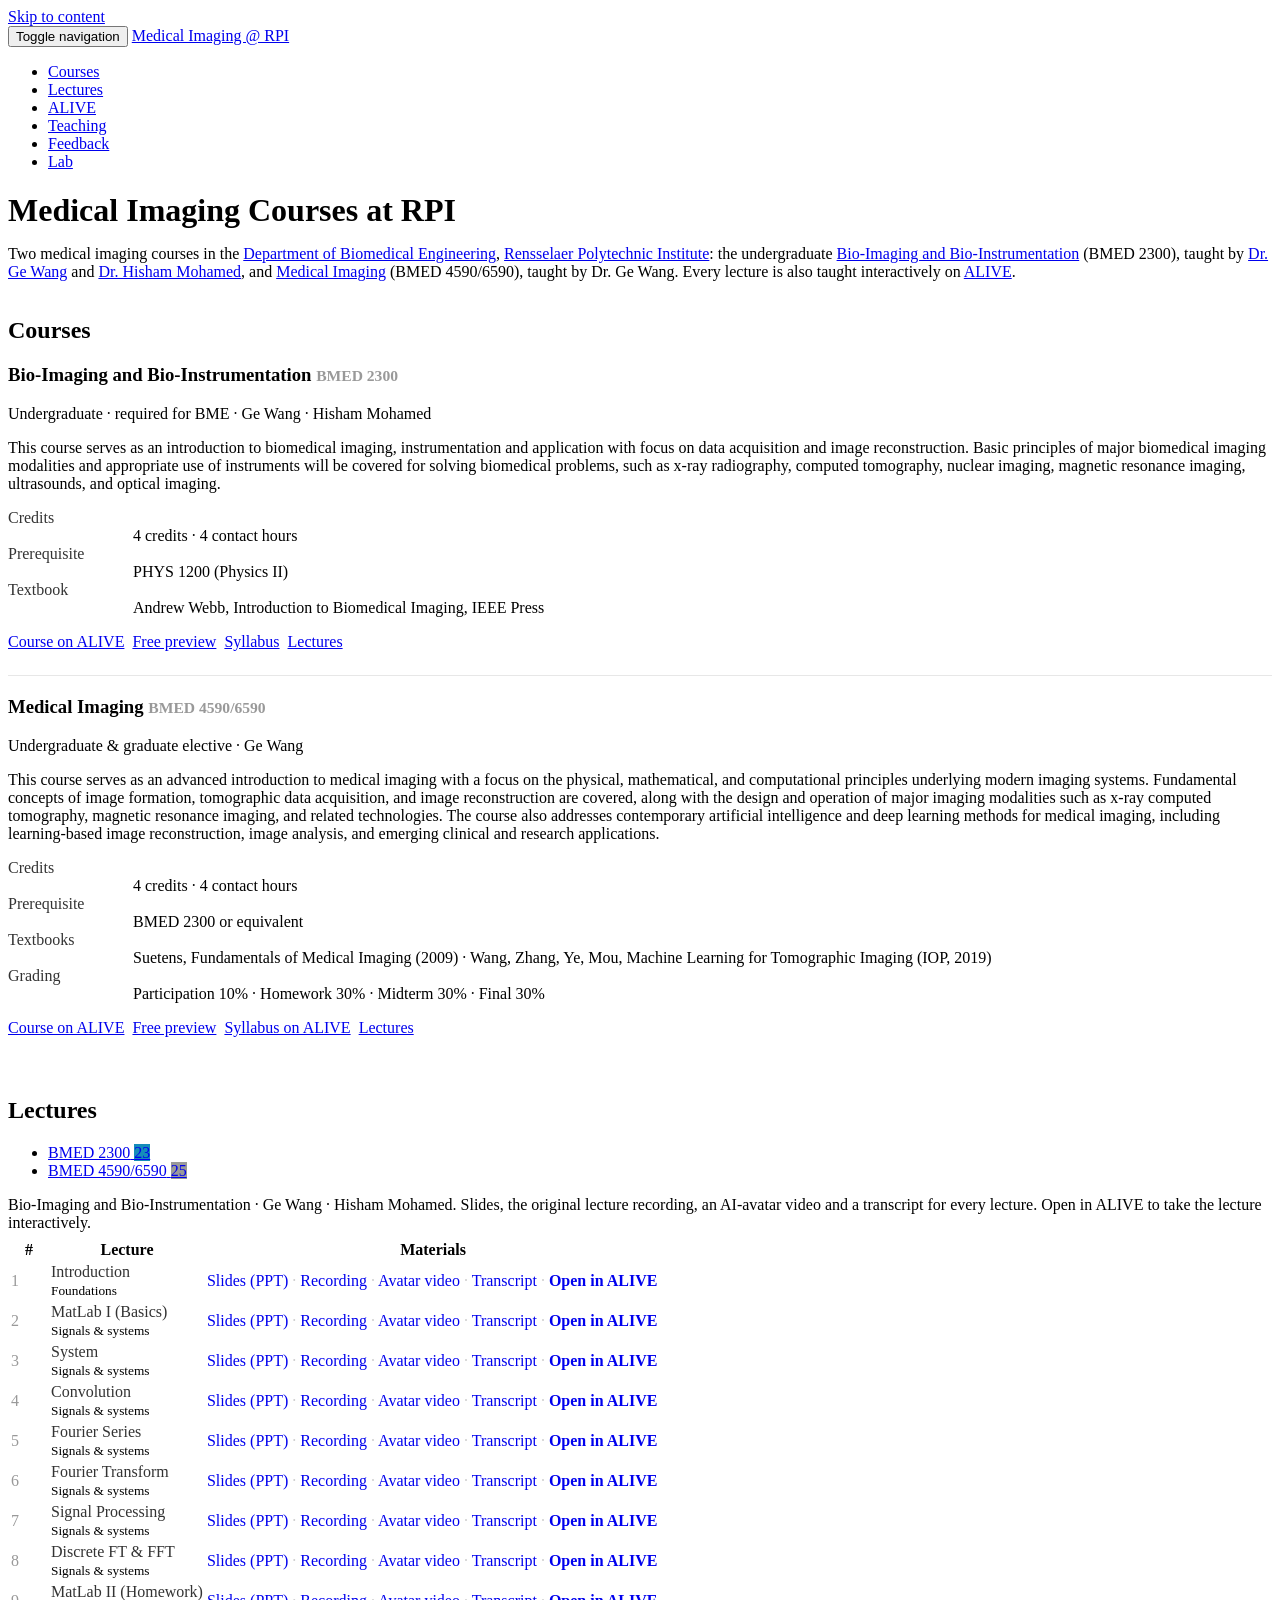
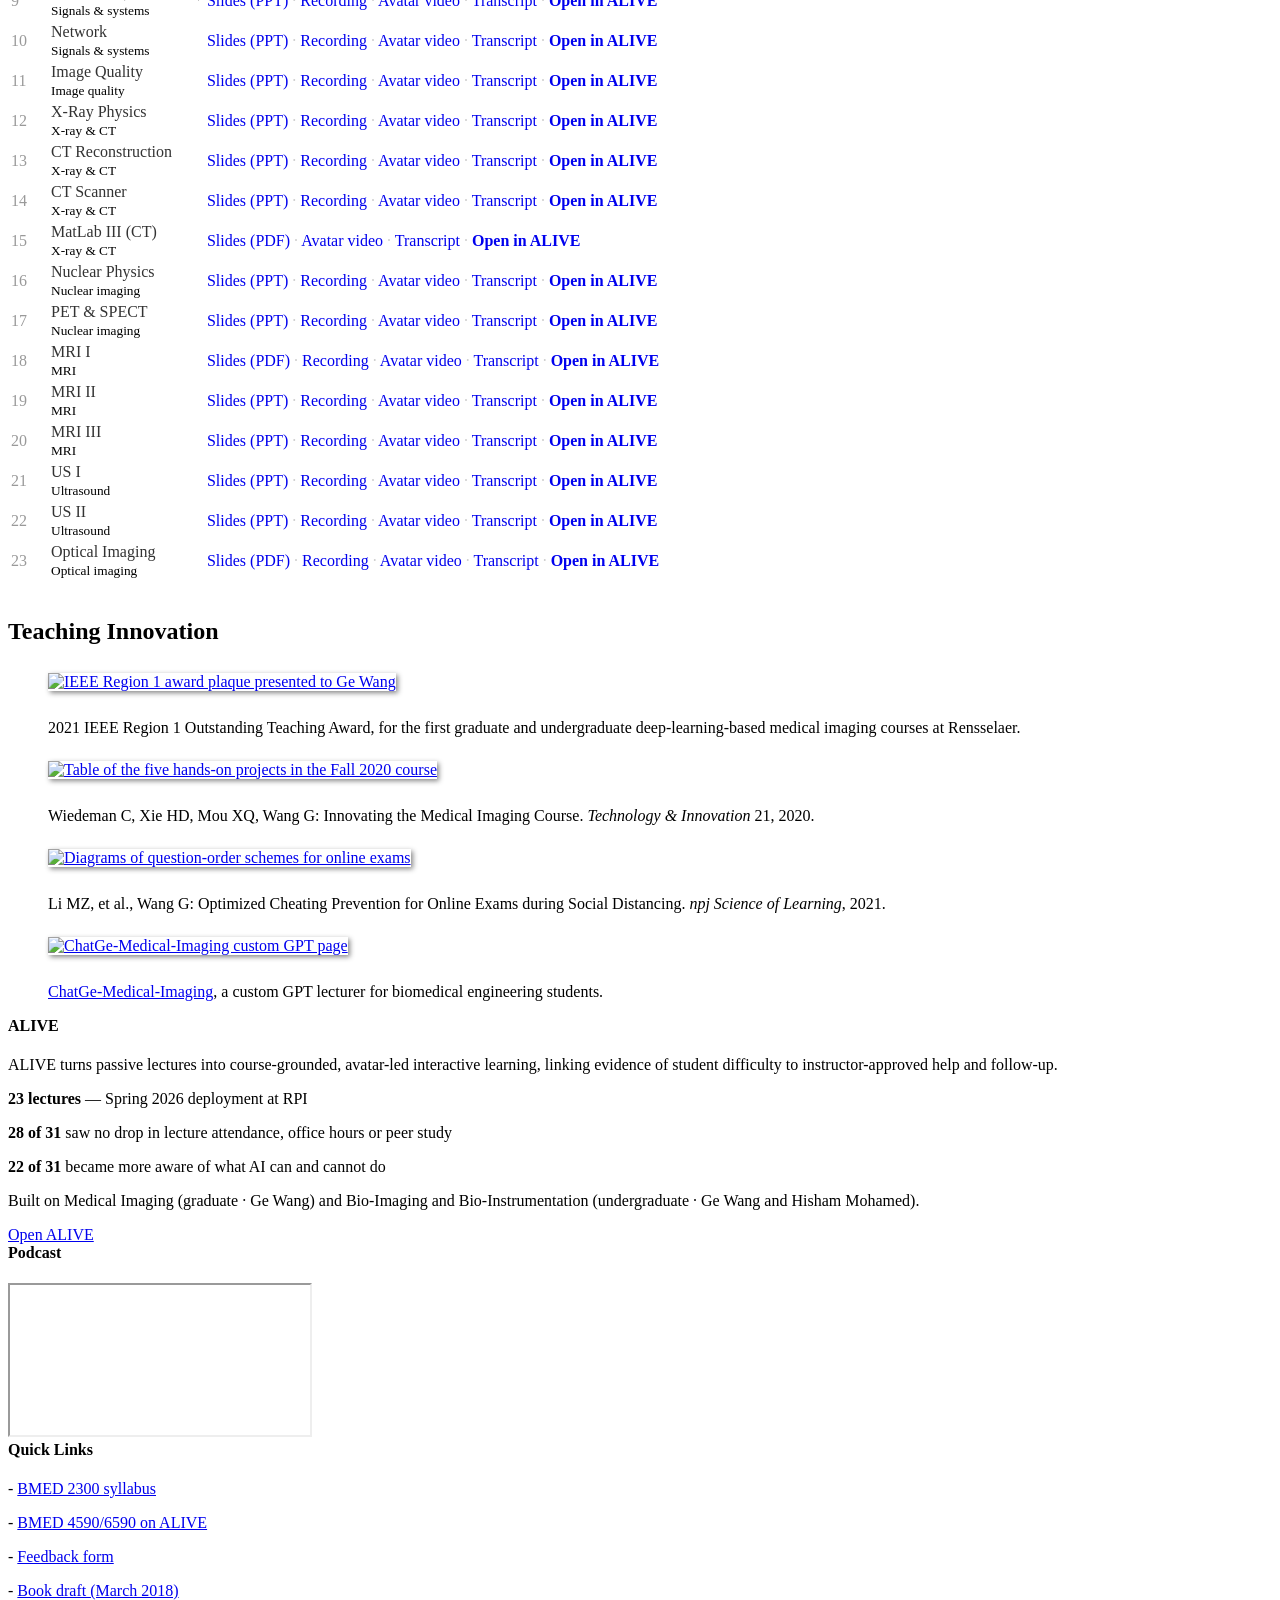
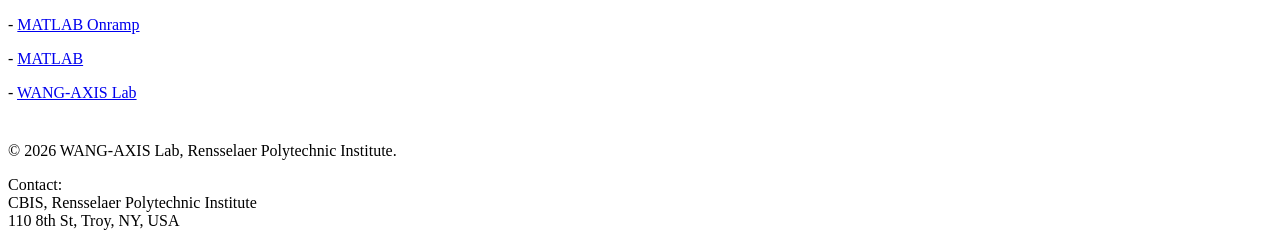
==== commit aeb41c30: "Match the WANG-AXIS lab site's look Use the lab's own stylesheet (wang-axis.github.io/css/main.css, " ====
--- a/index.html
+++ b/index.html
@@ -3,121 +3,112 @@
 <head>
   <meta charset="utf-8">
   <meta name="viewport" content="width=device-width, initial-scale=1">
-  <title>Medical Imaging at Rensselaer — BMED 2300 &amp; BMED 4590/6590</title>
+  <title>Medical Imaging Courses at RPI — WANG-AXIS Lab</title>
   <meta name="description" content="Course materials for Bio-Imaging and Bio-Instrumentation (BMED 2300) and Medical Imaging (BMED 4590/6590) at Rensselaer Polytechnic Institute, with interactive lectures on ALIVE.">
   <link rel="icon" href="images/favicon.ico">
-  <link rel="preconnect" href="https://fonts.googleapis.com">
-  <link rel="preconnect" href="https://fonts.gstatic.com" crossorigin>
-  <link href="https://fonts.googleapis.com/css2?family=Fraunces:opsz,wght@9..144,500;9..144,600&family=Inter:wght@400;500;600&display=swap" rel="stylesheet">
+  <!-- The WANG-AXIS lab stylesheet (Bootswatch Lumen), so this site looks exactly like wang-axis.github.io. -->
+  <link rel="stylesheet" href="https://wang-axis.github.io/css/main.css">
   <link rel="stylesheet" href="assets/site.css">
   <script src="assets/site.js" defer></script>
 </head>
 <body>
-  <a class="skip" href="#main">Skip to content</a>
+  <a class="sr-only sr-only-focusable" href="#main">Skip to content</a>
 
-  <header class="top">
-    <div class="wrap top-row">
-      <a class="mark" href="#top" aria-label="Medical Imaging at Rensselaer, home">
-        <span class="mark-name">Medical Imaging</span>
-        <span class="mark-sub">WANG-AXIS Lab · Rensselaer</span>
-      </a>
-      <nav aria-label="Sections">
-        <a href="#courses">Courses</a>
-        <a href="#lectures">Lectures</a>
-        <a href="#alive">ALIVE</a>
-        <a href="#resources">Resources</a>
-        <a href="pages/feedback.html">Feedback</a>
-      </nav>
+  <div class="navbar navbar-default navbar-fixed-top" role="navigation">
+    <div class="container-fluid">
+      <div class="navbar-header">
+        <button type="button" class="navbar-toggle collapsed" aria-controls="navbar-collapse-1" aria-expanded="false" data-nav-toggle>
+          <span class="sr-only">Toggle navigation</span>
+          <span class="icon-bar"></span><span class="icon-bar"></span><span class="icon-bar"></span>
+        </button>
+        <a class="navbar-brand" href="#top">Medical Imaging @ RPI</a>
+      </div>
+      <div class="collapse navbar-collapse" id="navbar-collapse-1">
+        <ul class="nav navbar-nav navbar-right">
+          <li><a href="#courses">Courses</a></li>
+          <li><a href="#lectures">Lectures</a></li>
+          <li><a href="#alive">ALIVE</a></li>
+          <li><a href="#teaching">Teaching</a></li>
+          <li><a href="pages/feedback.html">Feedback</a></li>
+          <li><a href="https://wang-axis.github.io/">Lab</a></li>
+        </ul>
+      </div>
     </div>
-  </header>
+  </div>
 
-  <main id="main">
-    <section class="hero" id="top">
-      <div class="wrap">
-        <p class="eyebrow">Biomedical Engineering · Rensselaer Polytechnic Institute</p>
-        <h1>Medical Imaging at Rensselaer</h1>
-        <p class="hero-lede">Course materials for BMED 2300 and BMED 4590/6590 — and every lecture taught interactively on ALIVE.</p>
-        <div class="hero-cta">
-          <a class="btn btn-light" href="#lectures">Browse lectures</a>
-          <a class="btn btn-ghost" href="https://alive.alivetutor.com/course" target="_blank" rel="noopener">Open ALIVE ↗</a>
+  <div class="container-fluid" id="top">
+    <div class="row">
+      <main id="main" class="col-sm-8">
+        <h1>Medical Imaging Courses at RPI</h1>
+        <p>Two medical imaging courses in the <a href="https://bme.rpi.edu/">Department of Biomedical Engineering</a>,
+          <a href="https://www.rpi.edu/">Rensselaer Polytechnic Institute</a>: the undergraduate
+          <a href="#bmed2300">Bio-Imaging and Bio-Instrumentation</a> (BMED 2300), taught by
+          <a href="https://faculty.rpi.edu/ge-wang">Dr. Ge Wang</a> and <a href="https://faculty.rpi.edu/hisham-mohamed">Dr. Hisham Mohamed</a>,
+          and <a href="#bmed4590">Medical Imaging</a> (BMED 4590/6590), taught by Dr. Ge Wang.
+          Every lecture is also taught interactively on <a href="https://alive.alivetutor.com/course">ALIVE</a>.</p>
+
+        <h2 id="courses">Courses</h2>
+        <div data-courses></div>
+
+        <h2 id="lectures">Lectures</h2>
+        <ul class="nav nav-tabs" role="tablist" aria-label="Course" data-tabs></ul>
+        <div data-panels></div>
+        <noscript><p>The lecture list needs JavaScript. All lectures are also on <a href="https://alive.alivetutor.com/course">ALIVE</a>.</p></noscript>
+
+        <h2 id="teaching">Teaching Innovation</h2>
+        <div class="row gallery">
+          <figure class="col-sm-6"><a href="images/p3.png"><img src="images/p3.png" alt="IEEE Region 1 award plaque presented to Ge Wang" loading="lazy"></a>
+            <p>2021 IEEE Region 1 Outstanding Teaching Award, for the first graduate and undergraduate deep-learning-based medical imaging courses at Rensselaer.</p></figure>
+          <figure class="col-sm-6"><a href="images/p2.png"><img src="images/p2.png" alt="Table of the five hands-on projects in the Fall 2020 course" loading="lazy"></a>
+            <p>Wiedeman C, Xie HD, Mou XQ, Wang G: Innovating the Medical Imaging Course. <i>Technology &amp; Innovation</i> 21, 2020.</p></figure>
+          <figure class="col-sm-6"><a href="images/p1.png"><img src="images/p1.png" alt="Diagrams of question-order schemes for online exams" loading="lazy"></a>
+            <p>Li MZ, et al., Wang G: Optimized Cheating Prevention for Online Exams during Social Distancing. <i>npj Science of Learning</i>, 2021.</p></figure>
+          <figure class="col-sm-6"><a href="images/p4.png"><img src="images/p4.png" alt="ChatGe-Medical-Imaging custom GPT page" loading="lazy"></a>
+            <p><a href="https://chatgpt.com/g/g-1imx1py4K-chatge-medical-imaging">ChatGe-Medical-Imaging</a>, a custom GPT lecturer for biomedical engineering students.</p></figure>
+        </div>
+      </main>
+
+      <aside id="newsid" class="col-sm-4">
+        <div class="well" id="alive">
+          <h4>ALIVE</h4>
+          <p>ALIVE turns passive lectures into course-grounded, avatar-led interactive learning, linking evidence of student difficulty to instructor-approved help and follow-up.</p>
+          <p class="stat"><b>23 lectures</b> — Spring 2026 deployment at RPI</p>
+          <p class="stat"><b>28 of 31</b> saw no drop in lecture attendance, office hours or peer study</p>
+          <p class="stat"><b>22 of 31</b> became more aware of what AI can and cannot do</p>
+          <p class="small">Built on Medical Imaging (graduate · Ge Wang) and Bio-Imaging and Bio-Instrumentation (undergraduate · Ge Wang and Hisham Mohamed).</p>
+          <a class="btn btn-primary btn-sm" href="https://alive.alivetutor.com/course">Open ALIVE</a>
+        </div>
+
+        <div class="well">
+          <h4>Podcast</h4>
+          <div class="embed-responsive embed-responsive-16by9">
+            <iframe class="embed-responsive-item" src="https://share.synthesia.io/embeds/videos/9398e9b9-c828-4a67-b6a6-160c8f204215" title="Podcast with Ge Wang (Synthesia video)" loading="lazy" allow="encrypted-media; fullscreen"></iframe>
+          </div>
+        </div>
+
+        <div class="well" id="resources">
+          <h4>Quick Links</h4>
+          <p>- <a href="assets/BME-ABET-Syllabi-2025-BMED2300.docx">BMED 2300 syllabus</a></p>
+          <p>- <a href="https://alive.alivetutor.com/course/about/medical-imaging-graduate">BMED 4590/6590 on ALIVE</a></p>
+          <p>- <a href="pages/feedback.html">Feedback form</a></p>
+          <p>- <a href="assets/mile-v2-031818.pdf">Book draft (March 2018)</a></p>
+          <p>- <a href="https://matlabacademy.mathworks.com/details/matlab-onramp/gettingstarted">MATLAB Onramp</a></p>
+          <p>- <a href="https://www.mathworks.com/products/matlab.html">MATLAB</a></p>
+          <p>- <a href="https://wang-axis.github.io/">WANG-AXIS Lab</a></p>
+        </div>
+      </aside>
+    </div>
+  </div>
+
+  <div id="footer" class="panel">
+    <div class="panel-footer">
+      <div class="container-fluid">
+        <div class="row">
+          <div class="col-sm-8"><p>&copy; 2026 WANG-AXIS Lab, Rensselaer Polytechnic Institute.</p></div>
+          <div class="col-sm-4">Contact:<br>CBIS, Rensselaer Polytechnic Institute<br>110 8th St, Troy, NY, USA</div>
         </div>
       </div>
-    </section>
-
-    <section class="block" id="courses" aria-labelledby="courses-h">
-      <div class="wrap">
-        <h2 id="courses-h">Courses</h2>
-        <div class="course-grid" data-courses></div>
-      </div>
-    </section>
-
-    <section class="block block-tint" id="alive" aria-labelledby="alive-h">
-      <div class="wrap alive-grid">
-        <div>
-          <h2 id="alive-h">About ALIVE</h2>
-          <p class="lede">ALIVE turns passive lectures into course-grounded, avatar-led interactive learning, linking evidence of student difficulty to instructor-approved help and follow-up.</p>
-          <dl class="stats">
-            <div><dt>23 lectures</dt><dd>Spring 2026 deployment at RPI</dd></div>
-            <div><dt>28 of 31</dt><dd>saw no drop in lecture attendance, office hours or peer study</dd></div>
-            <div><dt>22 of 31</dt><dd>became more aware of what AI can and cannot do</dd></div>
-          </dl>
-          <p class="credit">Built on Medical Imaging (graduate · Ge Wang) and Bio-Imaging and Bio-Instrumentation (undergraduate · Ge Wang and Hisham Mohamed).</p>
-          <a class="btn btn-primary" href="https://alive.alivetutor.com/course" target="_blank" rel="noopener">Open ALIVE ↗</a>
-        </div>
-        <figure class="video">
-          <div class="frame">
-            <iframe src="https://share.synthesia.io/embeds/videos/9398e9b9-c828-4a67-b6a6-160c8f204215" title="Podcast with Ge Wang (Synthesia video)" loading="lazy" allow="encrypted-media; fullscreen"></iframe>
-          </div>
-          <figcaption>Podcast with Ge Wang</figcaption>
-        </figure>
-      </div>
-    </section>
-
-    <section class="block" id="lectures" aria-labelledby="lectures-h">
-      <div class="wrap">
-        <h2 id="lectures-h">Lectures</h2>
-        <div class="tabs" role="tablist" aria-label="Course" data-tabs></div>
-        <div data-panels></div>
-        <noscript><p class="note">The lecture list needs JavaScript. All lectures are also on <a href="https://alive.alivetutor.com/course">ALIVE</a>.</p></noscript>
-      </div>
-    </section>
-
-    <section class="block block-tint" id="teaching" aria-labelledby="teaching-h">
-      <div class="wrap">
-        <h2 id="teaching-h">Teaching innovation</h2>
-        <div class="gallery">
-          <figure><a href="images/p3.png"><img src="images/p3.png" alt="IEEE Region 1 award plaque presented to Ge Wang" loading="lazy"></a>
-            <figcaption>2021 IEEE Region 1 Outstanding Teaching Award, for the first graduate and undergraduate deep-learning-based medical imaging courses at Rensselaer.</figcaption></figure>
-          <figure><a href="images/p2.png"><img src="images/p2.png" alt="Table of the five hands-on projects in the Fall 2020 course" loading="lazy"></a>
-            <figcaption>Wiedeman C, Xie HD, Mou XQ, Wang G: Innovating the Medical Imaging Course. <i>Technology &amp; Innovation</i> 21, 2020.</figcaption></figure>
-          <figure><a href="images/p1.png"><img src="images/p1.png" alt="Diagrams of question-order schemes for online exams" loading="lazy"></a>
-            <figcaption>Li MZ, et al., Wang G: Optimized Cheating Prevention for Online Exams during Social Distancing. <i>npj Science of Learning</i>, 2021.</figcaption></figure>
-          <figure><a href="images/p4.png"><img src="images/p4.png" alt="ChatGe-Medical-Imaging custom GPT page" loading="lazy"></a>
-            <figcaption><a href="https://chatgpt.com/g/g-1imx1py4K-chatge-medical-imaging" target="_blank" rel="noopener">ChatGe-Medical-Imaging</a>, a custom GPT lecturer for biomedical engineering students.</figcaption></figure>
-        </div>
-      </div>
-    </section>
-
-    <section class="block" id="resources" aria-labelledby="resources-h">
-      <div class="wrap">
-        <h2 id="resources-h">Resources</h2>
-        <ul class="links">
-          <li><a href="assets/mile-v2-031818.pdf">Book draft (PDF, March 2018)</a><span>Send comments through the feedback form.</span></li>
-          <li><a href="pages/feedback.html">Feedback form</a><span>On ALIVE, BMED 2300, or anything else.</span></li>
-          <li><a href="https://matlabacademy.mathworks.com/details/matlab-onramp/gettingstarted" target="_blank" rel="noopener">MATLAB Onramp ↗</a><span>Free self-paced introduction to MATLAB.</span></li>
-          <li><a href="https://www.mathworks.com/products/matlab.html" target="_blank" rel="noopener">MATLAB ↗</a><span>Product page and downloads.</span></li>
-          <li><a href="https://wang-axis.github.io/" target="_blank" rel="noopener">WANG-AXIS Lab ↗</a><span>Ge Wang's research group.</span></li>
-          <li><a href="https://bme.rpi.edu/" target="_blank" rel="noopener">RPI Biomedical Engineering ↗</a><span>Department home.</span></li>
-        </ul>
-      </div>
-    </section>
-  </main>
-
-  <footer class="foot">
-    <div class="wrap foot-row">
-      <span>© 2026 WANG-AXIS Lab, Rensselaer Polytechnic Institute</span>
-      <span><a href="https://wang-axis.github.io/">Lab</a> · <a href="https://alive.alivetutor.com/course">ALIVE</a> · <a href="https://bme.rpi.edu/">RPI BME</a></span>
     </div>
-  </footer>
+  </div>
 </body>
 </html>
--- a/assets/site.css
+++ b/assets/site.css
@@ -1,179 +1,50 @@
-/* Course site — same tokens as ALIVE (MIMIC/app/globals.css): brand purple, hue-303 neutrals,
-   Fraunces for display, Inter for text. */
-:root {
-  --primary: #722ed1;
-  --primary-deep: #4c1d95;
-  --bg: oklch(0.988 0.004 303);
-  --card: #fff;
-  --tint: oklch(0.968 0.012 303);
-  --chip: oklch(0.955 0.022 303);
-  --ink: oklch(0.17 0.012 303);
-  --ink-2: oklch(0.32 0.014 303);
-  --muted: oklch(0.5 0.014 303);
-  --line: oklch(0.915 0.007 303);
-  --radius: 10px;
-  --display: "Fraunces", Georgia, serif;
-  --text: "Inter", system-ui, -apple-system, "Segoe UI", sans-serif;
+/* Course-site additions on top of the WANG-AXIS lab stylesheet (https://wang-axis.github.io/css/main.css,
+   Bootswatch Lumen). Only the lab's own colours: link #158CBA, text #555, headings #333,
+   rules #e7e7e7, wells #fafafa. */
+html { scroll-padding-top: 70px; }
+h2 { margin-top: 36px; }
+#main h1 { margin-bottom: 16px; }
 
-  /* Topic colours: one per imaging area, equal lightness so no topic shouts. */
-  --t-foundations: oklch(0.55 0.02 303);
-  --t-signals: oklch(0.62 0.13 250);
-  --t-quality: oklch(0.66 0.12 200);
-  --t-xray: oklch(0.55 0.19 295);
-  --t-nuclear: oklch(0.68 0.15 60);
-  --t-mri: oklch(0.6 0.14 160);
-  --t-ultrasound: oklch(0.64 0.13 120);
-  --t-optical: oklch(0.63 0.17 20);
-  --t-ai: oklch(0.55 0.16 330);
+/* Courses */
+.course { padding-bottom: 8px; border-bottom: 1px solid #e7e7e7; margin-bottom: 20px; }
+.course:last-child { border-bottom: 0; }
+.course h3 small { color: #999; }
+.facts { margin: 12px 0; }
+.facts dt { color: #333; font-weight: 400; }
+@media (min-width: 768px) {
+  .facts dt { width: 110px; }
+  .facts dd { margin-left: 125px; }
+}
+.course-actions .btn { margin: 0 4px 6px 0; }
+
+/* Lectures */
+.nav-tabs { margin-top: 12px; }
+.nav-tabs .badge { background: #999; }
+.nav-tabs > li.active .badge { background: #158CBA; }
+.lec-note { margin: 14px 0 6px; }
+.lectures .num { width: 36px; color: #999; }
+.lectures .lec-title { color: #333; }
+.lectures .sep { color: #ccc; }
+.lectures .mats a { text-decoration: none; white-space: nowrap; }
+.lectures .mats a:hover { text-decoration: underline; }
+.lectures .alive-link { font-weight: 700; }
+.lec-panel[hidden] { display: none; }
+@media (max-width: 767px) {
+  .lectures thead { display: none; }
+  .lectures tr { display: block; border-top: 1px solid #ddd; padding: 8px 0; }
+  .lectures td { display: block; border: 0 !important; padding: 2px 0 !important; }
+  .lectures .num { display: none; }
 }
 
-*, *::before, *::after { box-sizing: border-box; }
-html { scroll-behavior: smooth; scroll-padding-top: 72px; }
-body {
-  margin: 0; background: var(--bg); color: var(--ink);
-  font: 400 15px/1.6 var(--text); -webkit-font-smoothing: antialiased;
-}
-a { color: var(--primary); text-underline-offset: 3px; }
-a:hover { color: var(--primary-deep); }
-:focus-visible { outline: 2px solid var(--primary); outline-offset: 2px; border-radius: 4px; }
-img { max-width: 100%; display: block; }
-h1, h2, h3 { font-family: var(--display); font-weight: 600; letter-spacing: -0.01em; line-height: 1.15; margin: 0; }
-h2 { font-size: 26px; }
-h3 { font-size: 20px; }
+/* Sidebar */
+#newsid .stat { margin-bottom: 6px; }
+#newsid .well h4 { margin-top: 0; }
+#newsid .embed-responsive { border-radius: 4px; }
 
-.wrap { max-width: 72rem; margin: 0 auto; padding: 0 16px; }
-@media (min-width: 768px) { .wrap { padding: 0 24px; } }
+/* Teaching innovation — lab multimedia style: shadowed images, caption beneath */
+.gallery figure { margin-bottom: 16px; }
+.gallery img { width: 100%; background: #fff; box-shadow: 2px 2px 5px #888; margin: 8px 0 12px; }
+@media (min-width: 768px) { .gallery figure:nth-child(odd) { clear: left; } }
 
-.skip { position: absolute; left: -999px; top: 8px; background: var(--card); padding: 8px 12px; z-index: 50; }
-.skip:focus { left: 8px; }
-
-/* Header */
-.top { position: sticky; top: 0; z-index: 20; background: color-mix(in oklch, var(--bg) 88%, transparent); backdrop-filter: blur(8px); border-bottom: 1px solid var(--line); }
-.top-row { display: flex; align-items: center; justify-content: space-between; gap: 16px; min-height: 60px; }
-.mark { display: flex; flex-direction: column; text-decoration: none; color: var(--ink); line-height: 1.2; }
-.mark-name { font-family: var(--display); font-weight: 600; font-size: 18px; }
-.mark-sub { font-size: 12px; color: var(--muted); }
-.top nav { display: flex; gap: 4px; flex-wrap: wrap; justify-content: flex-end; }
-.top nav a { color: var(--ink-2); text-decoration: none; font-size: 14px; font-weight: 500; padding: 6px 10px; border-radius: 8px; }
-.top nav a:hover { background: var(--chip); color: var(--primary); }
-@media (max-width: 640px) {
-  .top-row { flex-direction: column; align-items: flex-start; padding: 8px 0; gap: 4px; }
-  .top nav { justify-content: flex-start; margin-left: -10px; }
-  .top nav a { padding: 4px 10px; }
-  html { scroll-padding-top: 110px; }
-}
-
-/* Hero — ALIVE's committed brand moment */
-.hero {
-  color: #fff; padding: 56px 0 52px;
-  background:
-    radial-gradient(60% 90% at 85% 10%, oklch(0.68 0.19 310 / 0.5), transparent 70%),
-    radial-gradient(50% 80% at 10% 100%, oklch(0.32 0.15 295 / 0.65), transparent 70%),
-    linear-gradient(135deg, #722ed1 0%, #5b21b6 55%, #4c1d95 100%);
-}
-.eyebrow { margin: 0 0 12px; font-size: 13px; font-weight: 500; letter-spacing: 0.02em; opacity: 0.85; }
-.hero h1 { font-size: clamp(32px, 5vw, 48px); max-width: 16ch; }
-.hero-lede { margin: 14px 0 0; font-size: 17px; max-width: 46ch; opacity: 0.92; }
-.hero-cta { display: flex; gap: 10px; flex-wrap: wrap; margin-top: 24px; }
-
-.btn { display: inline-flex; align-items: center; gap: 6px; min-height: 40px; padding: 0 16px; border-radius: 8px; font-weight: 600; font-size: 14px; text-decoration: none; border: 1px solid transparent; }
-.btn-light { background: #fff; color: var(--primary); }
-.btn-light:hover { background: var(--chip); color: var(--primary-deep); }
-.btn-ghost { color: #fff; border-color: rgb(255 255 255 / 0.45); }
-.btn-ghost:hover { color: #fff; background: rgb(255 255 255 / 0.12); }
-.btn-primary { background: var(--primary); color: #fff; margin-top: 20px; }
-.btn-primary:hover { background: var(--primary-deep); color: #fff; }
-
-/* Sections */
-.block { padding: 56px 0; }
-.block-tint { background: var(--tint); border-block: 1px solid var(--line); }
-.block h2 + * { margin-top: 20px; }
-.note { color: var(--muted); font-size: 14px; }
-
-/* Courses */
-.course-grid { display: grid; gap: 16px; }
-@media (min-width: 900px) { .course-grid { grid-template-columns: 1fr 1fr; } }
-.course { display: flex; flex-direction: column; background: var(--card); border: 1px solid var(--line); border-radius: var(--radius); padding: 24px; }
-.code { align-self: flex-start; font-size: 12px; font-weight: 600; letter-spacing: 0.03em; color: var(--primary); background: var(--chip); padding: 3px 8px; border-radius: 999px; }
-.course h3 { margin-top: 12px; }
-.meta { margin: 4px 0 0; color: var(--muted); font-size: 14px; }
-.course p.desc { margin: 14px 0 0; color: var(--ink-2); }
-.facts { margin: 16px 0 0; display: grid; grid-template-columns: max-content 1fr; gap: 6px 16px; font-size: 14px; border-top: 1px solid var(--line); padding-top: 14px; }
-.facts dt { color: var(--muted); }
-.facts dd { margin: 0; color: var(--ink-2); }
-.actions { display: flex; flex-wrap: wrap; gap: 8px; margin-top: auto; padding-top: 20px; }
-.chip-link { display: inline-flex; align-items: center; min-height: 34px; padding: 0 12px; border-radius: 8px; border: 1px solid var(--line); background: var(--card); color: var(--ink-2); font-size: 13px; font-weight: 500; text-decoration: none; }
-.chip-link:hover { border-color: var(--primary); color: var(--primary); }
-.chip-link.primary { background: var(--primary); border-color: var(--primary); color: #fff; }
-.chip-link.primary:hover { background: var(--primary-deep); color: #fff; }
-
-/* About ALIVE */
-.alive-grid { display: grid; gap: 32px; align-items: start; }
-@media (min-width: 900px) { .alive-grid { grid-template-columns: 1.1fr 1fr; } }
-.lede { font-size: 16px; color: var(--ink-2); max-width: 56ch; margin-bottom: 0; }
-.stats { display: grid; gap: 10px; margin: 20px 0 0; }
-@media (min-width: 560px) { .stats { grid-template-columns: repeat(3, 1fr); } }
-.stats div { background: var(--card); border: 1px solid var(--line); border-radius: 8px; padding: 12px 14px; }
-.stats dt { font-family: var(--display); font-size: 24px; font-weight: 600; font-variant-numeric: tabular-nums; }
-.stats dd { margin: 2px 0 0; font-size: 13px; color: var(--muted); line-height: 1.45; }
-.credit { margin: 16px 0 0; padding-top: 12px; border-top: 1px solid var(--line); font-size: 13px; color: var(--muted); }
-.video { margin: 0; }
-.frame { position: relative; aspect-ratio: 16 / 9; border-radius: var(--radius); overflow: hidden; background: #000; border: 1px solid var(--line); }
-.frame iframe { position: absolute; inset: 0; width: 100%; height: 100%; border: 0; }
-.video figcaption { margin-top: 8px; font-size: 13px; color: var(--muted); }
-
-/* Lectures */
-.tabs { display: inline-flex; gap: 4px; padding: 4px; background: var(--chip); border-radius: 10px; flex-wrap: wrap; }
-.tabs button { font: 500 14px var(--text); color: var(--ink-2); background: transparent; border: 0; border-radius: 7px; padding: 8px 14px; cursor: pointer; }
-.tabs button[aria-selected="true"] { background: var(--card); color: var(--primary); box-shadow: 0 1px 2px oklch(0.17 0.012 303 / 0.12); }
-.tabs button .count { color: var(--muted); font-weight: 400; margin-left: 4px; }
-.panel { margin-top: 20px; }
-.panel[hidden] { display: none; }
-.panel > .note { margin: 0 0 16px; max-width: 70ch; }
-
-/* Signature: the course arc — one segment per lecture, coloured by imaging area. */
-.arc { display: flex; gap: 3px; height: 14px; }
-.arc a { flex: 1; border-radius: 3px; background: var(--c); opacity: 0.85; transition: transform 0.15s, opacity 0.15s; }
-.arc a:hover, .arc a:focus-visible { opacity: 1; transform: scaleY(1.35); }
-.legend { display: flex; flex-wrap: wrap; gap: 4px 14px; margin: 10px 0 20px; padding: 0; list-style: none; font-size: 12px; color: var(--muted); }
-.legend li::before { content: ""; display: inline-block; width: 8px; height: 8px; border-radius: 2px; background: var(--c); margin-right: 6px; }
-
-.lec-list { list-style: none; margin: 0; padding: 0; background: var(--card); border: 1px solid var(--line); border-radius: var(--radius); }
-.lec { display: grid; grid-template-columns: 2.5rem 1fr; gap: 4px 12px; padding: 14px 16px; border-top: 1px solid var(--line); align-items: baseline; }
-.lec:first-child { border-top: 0; }
-.lec:target { background: var(--chip); }
-.num { font-family: var(--display); font-size: 20px; font-weight: 500; color: var(--muted); font-variant-numeric: tabular-nums; }
-.lec-title { font-weight: 600; }
-.tag { display: inline-flex; align-items: center; gap: 6px; margin-left: 8px; font-size: 12px; font-weight: 400; color: var(--muted); white-space: nowrap; }
-.tag::before { content: ""; width: 8px; height: 8px; border-radius: 2px; background: var(--c); }
-.lec .actions { grid-column: 2; margin: 6px 0 0; padding: 0; gap: 6px; }
-.lec .chip-link { min-height: 30px; padding: 0 10px; font-size: 12.5px; }
-@media (min-width: 900px) {
-  .lec { grid-template-columns: 2.5rem 1fr auto; align-items: center; }
-  .lec .actions { grid-column: 3; margin: 0; justify-content: flex-end; }
-}
-
-/* Teaching innovation */
-.gallery { display: grid; gap: 16px; }
-@media (min-width: 640px) { .gallery { grid-template-columns: 1fr 1fr; } }
-@media (min-width: 1000px) { .gallery { grid-template-columns: repeat(4, 1fr); } }
-.gallery figure { margin: 0; background: var(--card); border: 1px solid var(--line); border-radius: var(--radius); overflow: hidden; display: flex; flex-direction: column; }
-.gallery img { aspect-ratio: 4 / 3; object-fit: contain; background: #fff; width: 100%; padding: 8px; }
-.gallery figcaption { padding: 12px 14px 14px; font-size: 13px; color: var(--ink-2); border-top: 1px solid var(--line); line-height: 1.5; }
-
-/* Resources */
-.links { list-style: none; margin: 0; padding: 0; display: grid; gap: 10px; }
-@media (min-width: 640px) { .links { grid-template-columns: 1fr 1fr; } }
-@media (min-width: 1000px) { .links { grid-template-columns: repeat(3, 1fr); } }
-.links li { background: var(--card); border: 1px solid var(--line); border-radius: var(--radius); padding: 14px 16px; }
-.links a { font-weight: 600; text-decoration: none; }
-.links span { display: block; margin-top: 2px; font-size: 13px; color: var(--muted); }
-
-.foot { border-top: 1px solid var(--line); padding: 24px 0 32px; font-size: 13px; color: var(--muted); }
-.foot-row { display: flex; flex-wrap: wrap; justify-content: space-between; gap: 8px; }
-.foot a { color: var(--ink-2); }
-
-@media (prefers-reduced-motion: reduce) {
-  html { scroll-behavior: auto; }
-  .arc a { transition: none; }
-}
+:focus-visible { outline: 2px solid #158CBA; outline-offset: 2px; }
+#footer { margin: 40px 0 0; border-radius: 0; }
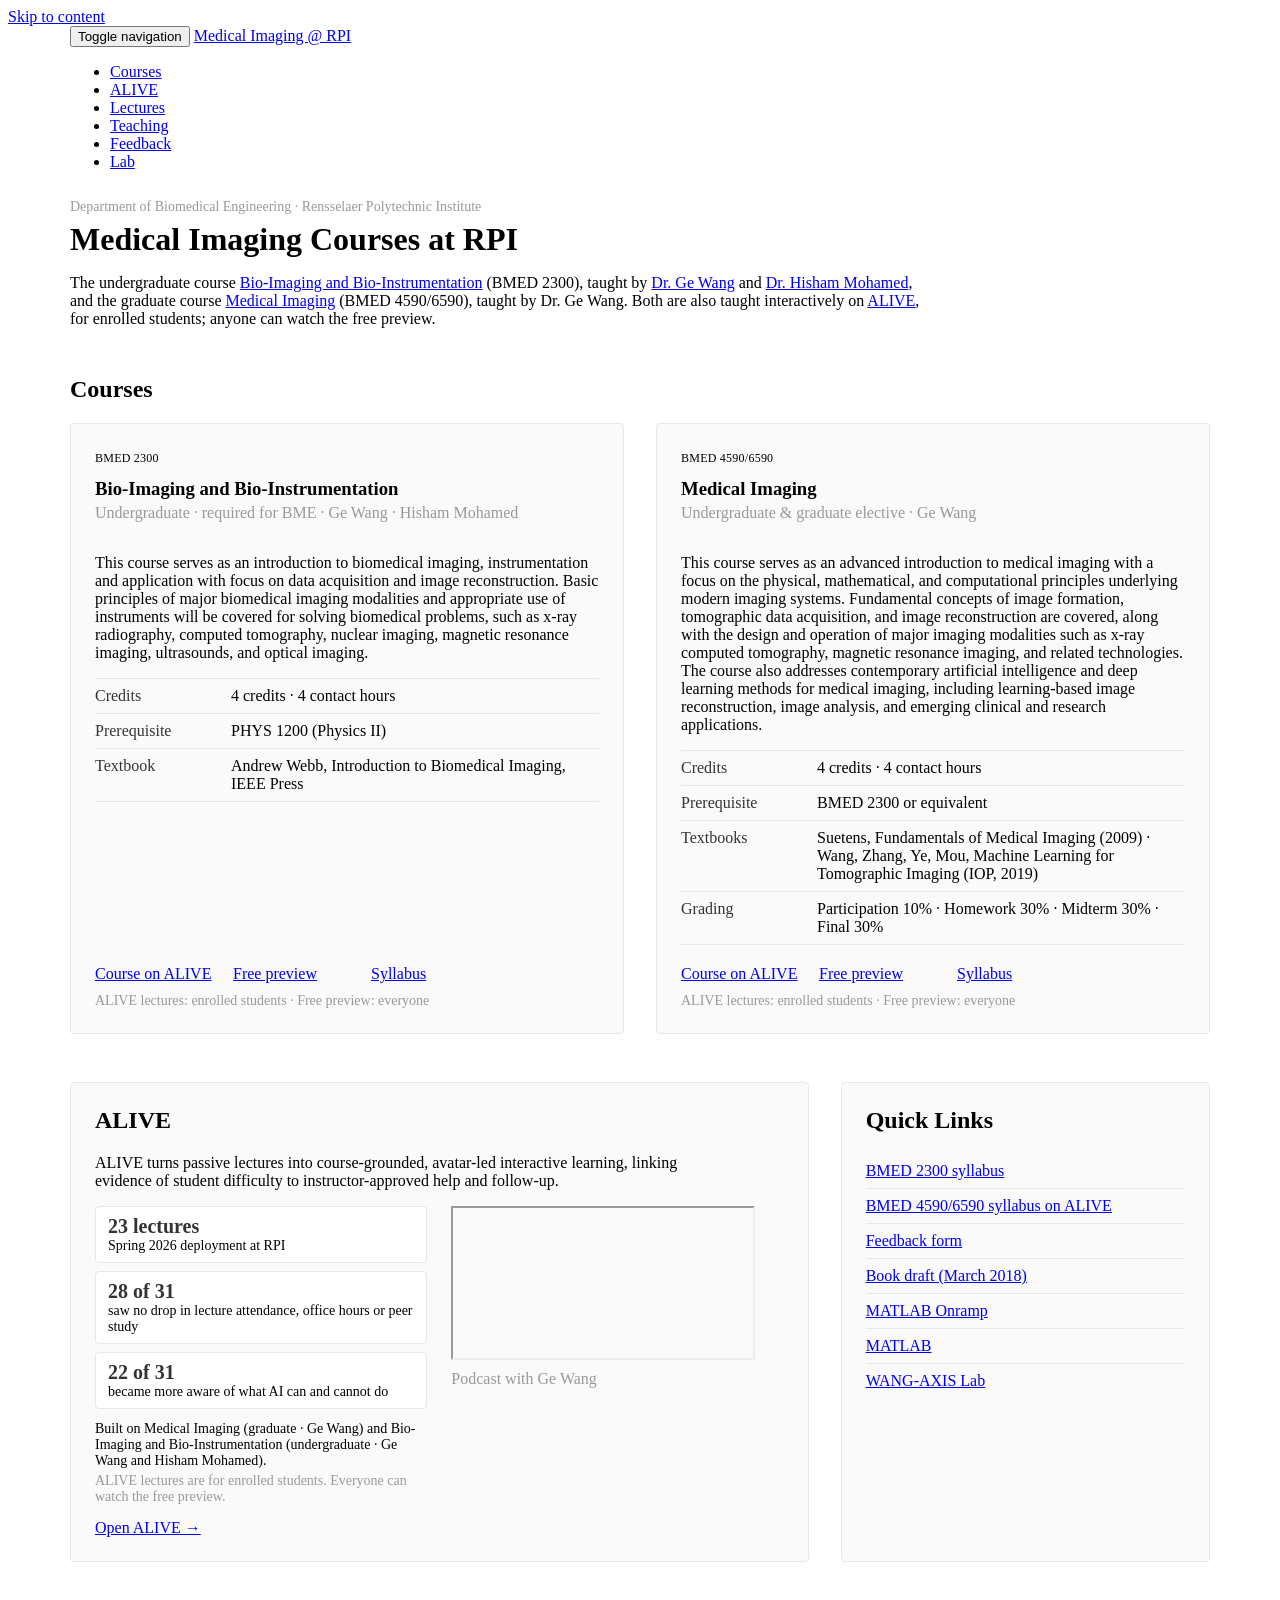
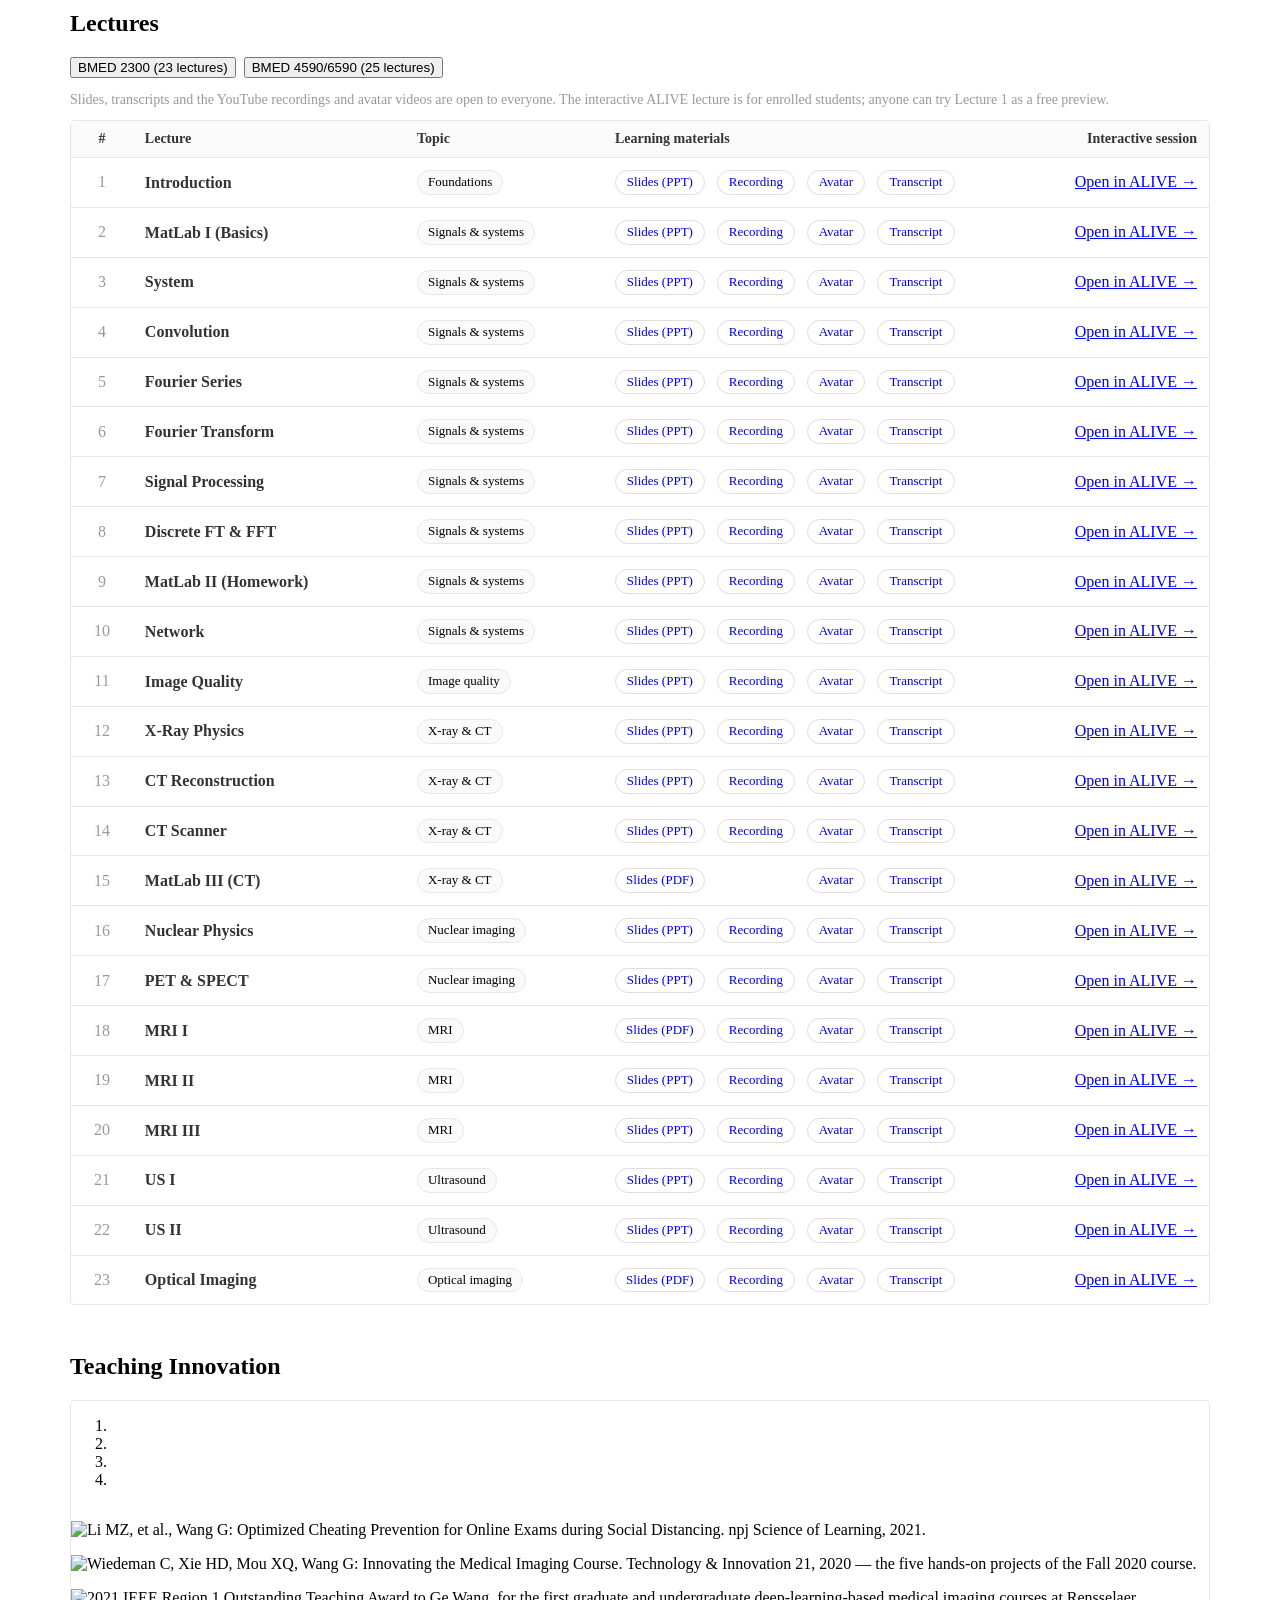
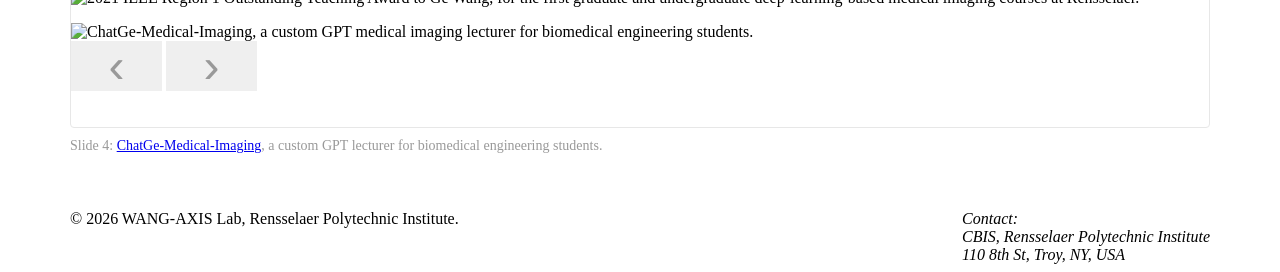
==== commit 06b8033d: "Restructure the page; say who can open ALIVE lectures; open links in new tabs - One 1140px column: e" ====
--- a/index.html
+++ b/index.html
@@ -6,7 +6,7 @@
   <title>Medical Imaging Courses at RPI — WANG-AXIS Lab</title>
   <meta name="description" content="Course materials for Bio-Imaging and Bio-Instrumentation (BMED 2300) and Medical Imaging (BMED 4590/6590) at Rensselaer Polytechnic Institute, with interactive lectures on ALIVE.">
   <link rel="icon" href="images/favicon.ico">
-  <!-- The WANG-AXIS lab stylesheet (Bootswatch Lumen), so this site looks exactly like wang-axis.github.io. -->
+  <!-- The WANG-AXIS lab stylesheet (Bootswatch Lumen): every colour and font on this page comes from it. -->
   <link rel="stylesheet" href="https://wang-axis.github.io/css/main.css">
   <link rel="stylesheet" href="assets/site.css">
   <script src="assets/site.js" defer></script>
@@ -26,89 +26,108 @@
       <div class="collapse navbar-collapse" id="navbar-collapse-1">
         <ul class="nav navbar-nav navbar-right">
           <li><a href="#courses">Courses</a></li>
+          <li><a href="#alive">ALIVE</a></li>
           <li><a href="#lectures">Lectures</a></li>
-          <li><a href="#alive">ALIVE</a></li>
           <li><a href="#teaching">Teaching</a></li>
-          <li><a href="pages/feedback.html">Feedback</a></li>
-          <li><a href="https://wang-axis.github.io/">Lab</a></li>
+          <li><a href="pages/feedback.html" target="_blank" rel="noopener">Feedback</a></li>
+          <li><a href="https://wang-axis.github.io/" target="_blank" rel="noopener">Lab</a></li>
         </ul>
       </div>
     </div>
   </div>
 
-  <div class="container-fluid" id="top">
-    <div class="row">
-      <main id="main" class="col-sm-8">
-        <h1>Medical Imaging Courses at RPI</h1>
-        <p>Two medical imaging courses in the <a href="https://bme.rpi.edu/">Department of Biomedical Engineering</a>,
-          <a href="https://www.rpi.edu/">Rensselaer Polytechnic Institute</a>: the undergraduate
-          <a href="#bmed2300">Bio-Imaging and Bio-Instrumentation</a> (BMED 2300), taught by
-          <a href="https://faculty.rpi.edu/ge-wang">Dr. Ge Wang</a> and <a href="https://faculty.rpi.edu/hisham-mohamed">Dr. Hisham Mohamed</a>,
-          and <a href="#bmed4590">Medical Imaging</a> (BMED 4590/6590), taught by Dr. Ge Wang.
-          Every lecture is also taught interactively on <a href="https://alive.alivetutor.com/course">ALIVE</a>.</p>
+  <main id="main" class="page">
+    <header class="intro" id="top">
+      <p class="eyebrow">Department of Biomedical Engineering · Rensselaer Polytechnic Institute</p>
+      <h1>Medical Imaging Courses at RPI</h1>
+      <p>The undergraduate course <a href="#bmed2300">Bio-Imaging and Bio-Instrumentation</a> (BMED 2300), taught by
+        <a href="https://faculty.rpi.edu/ge-wang" target="_blank" rel="noopener">Dr. Ge Wang</a> and
+        <a href="https://faculty.rpi.edu/hisham-mohamed" target="_blank" rel="noopener">Dr. Hisham Mohamed</a>, and the
+        graduate course <a href="#bmed4590">Medical Imaging</a> (BMED 4590/6590), taught by Dr. Ge Wang. Both are
+        also taught interactively on <a href="https://alive.alivetutor.com/course" target="_blank" rel="noopener">ALIVE</a>,
+        for enrolled students; anyone can watch the free preview.</p>
+    </header>
 
-        <h2 id="courses">Courses</h2>
-        <div data-courses></div>
+    <section id="courses" aria-labelledby="courses-h">
+      <h2 id="courses-h">Courses</h2>
+      <div class="course-grid" data-courses></div>
+    </section>
 
-        <h2 id="lectures">Lectures</h2>
-        <ul class="nav nav-tabs" role="tablist" aria-label="Course" data-tabs></ul>
-        <div data-panels></div>
-        <noscript><p>The lecture list needs JavaScript. All lectures are also on <a href="https://alive.alivetutor.com/course">ALIVE</a>.</p></noscript>
-
-        <h2 id="teaching">Teaching Innovation</h2>
-        <div class="row gallery">
-          <figure class="col-sm-6"><a href="images/p3.png"><img src="images/p3.png" alt="IEEE Region 1 award plaque presented to Ge Wang" loading="lazy"></a>
-            <p>2021 IEEE Region 1 Outstanding Teaching Award, for the first graduate and undergraduate deep-learning-based medical imaging courses at Rensselaer.</p></figure>
-          <figure class="col-sm-6"><a href="images/p2.png"><img src="images/p2.png" alt="Table of the five hands-on projects in the Fall 2020 course" loading="lazy"></a>
-            <p>Wiedeman C, Xie HD, Mou XQ, Wang G: Innovating the Medical Imaging Course. <i>Technology &amp; Innovation</i> 21, 2020.</p></figure>
-          <figure class="col-sm-6"><a href="images/p1.png"><img src="images/p1.png" alt="Diagrams of question-order schemes for online exams" loading="lazy"></a>
-            <p>Li MZ, et al., Wang G: Optimized Cheating Prevention for Online Exams during Social Distancing. <i>npj Science of Learning</i>, 2021.</p></figure>
-          <figure class="col-sm-6"><a href="images/p4.png"><img src="images/p4.png" alt="ChatGe-Medical-Imaging custom GPT page" loading="lazy"></a>
-            <p><a href="https://chatgpt.com/g/g-1imx1py4K-chatge-medical-imaging">ChatGe-Medical-Imaging</a>, a custom GPT lecturer for biomedical engineering students.</p></figure>
-        </div>
-      </main>
-
-      <aside id="newsid" class="col-sm-4">
-        <div class="well" id="alive">
-          <h4>ALIVE</h4>
-          <p>ALIVE turns passive lectures into course-grounded, avatar-led interactive learning, linking evidence of student difficulty to instructor-approved help and follow-up.</p>
-          <p class="stat"><b>23 lectures</b> — Spring 2026 deployment at RPI</p>
-          <p class="stat"><b>28 of 31</b> saw no drop in lecture attendance, office hours or peer study</p>
-          <p class="stat"><b>22 of 31</b> became more aware of what AI can and cannot do</p>
-          <p class="small">Built on Medical Imaging (graduate · Ge Wang) and Bio-Imaging and Bio-Instrumentation (undergraduate · Ge Wang and Hisham Mohamed).</p>
-          <a class="btn btn-primary btn-sm" href="https://alive.alivetutor.com/course">Open ALIVE</a>
-        </div>
-
-        <div class="well">
-          <h4>Podcast</h4>
-          <div class="embed-responsive embed-responsive-16by9">
-            <iframe class="embed-responsive-item" src="https://share.synthesia.io/embeds/videos/9398e9b9-c828-4a67-b6a6-160c8f204215" title="Podcast with Ge Wang (Synthesia video)" loading="lazy" allow="encrypted-media; fullscreen"></iframe>
+    <section id="alive" class="banner" aria-labelledby="alive-h">
+      <div class="panel-box spotlight">
+        <h2 id="alive-h">ALIVE</h2>
+        <p class="lede">ALIVE turns passive lectures into course-grounded, avatar-led interactive learning, linking evidence of student difficulty to instructor-approved help and follow-up.</p>
+        <div class="spotlight-body">
+          <div>
+            <dl class="stats">
+              <div><dt>23 lectures</dt><dd>Spring 2026 deployment at RPI</dd></div>
+              <div><dt>28 of 31</dt><dd>saw no drop in lecture attendance, office hours or peer study</dd></div>
+              <div><dt>22 of 31</dt><dd>became more aware of what AI can and cannot do</dd></div>
+            </dl>
+            <p class="credit">Built on Medical Imaging (graduate · Ge Wang) and Bio-Imaging and Bio-Instrumentation (undergraduate · Ge Wang and Hisham Mohamed).</p>
+            <p class="access">ALIVE lectures are for enrolled students. Everyone can watch the free preview.</p>
+            <a class="btn btn-primary" href="https://alive.alivetutor.com/course" target="_blank" rel="noopener">Open ALIVE →</a>
+          </div>
+          <div class="podcast">
+            <div class="embed-responsive embed-responsive-16by9">
+              <iframe class="embed-responsive-item" src="https://share.synthesia.io/embeds/videos/9398e9b9-c828-4a67-b6a6-160c8f204215" title="Podcast with Ge Wang (Synthesia video)" loading="lazy" allow="encrypted-media; fullscreen"></iframe>
+            </div>
+            <p class="small">Podcast with Ge Wang</p>
           </div>
         </div>
+      </div>
 
-        <div class="well" id="resources">
-          <h4>Quick Links</h4>
-          <p>- <a href="assets/BME-ABET-Syllabi-2025-BMED2300.docx">BMED 2300 syllabus</a></p>
-          <p>- <a href="https://alive.alivetutor.com/course/about/medical-imaging-graduate">BMED 4590/6590 on ALIVE</a></p>
-          <p>- <a href="pages/feedback.html">Feedback form</a></p>
-          <p>- <a href="assets/mile-v2-031818.pdf">Book draft (March 2018)</a></p>
-          <p>- <a href="https://matlabacademy.mathworks.com/details/matlab-onramp/gettingstarted">MATLAB Onramp</a></p>
-          <p>- <a href="https://www.mathworks.com/products/matlab.html">MATLAB</a></p>
-          <p>- <a href="https://wang-axis.github.io/">WANG-AXIS Lab</a></p>
+      <div class="panel-box quick" id="resources">
+        <h2>Quick Links</h2>
+        <ul>
+          <li><a href="assets/BME-ABET-Syllabi-2025-BMED2300.docx" target="_blank" rel="noopener">BMED 2300 syllabus</a></li>
+          <li><a href="https://alive.alivetutor.com/course/about/medical-imaging-graduate" target="_blank" rel="noopener">BMED 4590/6590 syllabus on ALIVE</a></li>
+          <li><a href="pages/feedback.html" target="_blank" rel="noopener">Feedback form</a></li>
+          <li><a href="assets/mile-v2-031818.pdf" target="_blank" rel="noopener">Book draft (March 2018)</a></li>
+          <li><a href="https://matlabacademy.mathworks.com/details/matlab-onramp/gettingstarted" target="_blank" rel="noopener">MATLAB Onramp</a></li>
+          <li><a href="https://www.mathworks.com/products/matlab.html" target="_blank" rel="noopener">MATLAB</a></li>
+          <li><a href="https://wang-axis.github.io/" target="_blank" rel="noopener">WANG-AXIS Lab</a></li>
+        </ul>
+      </div>
+    </section>
+
+    <section id="lectures" aria-labelledby="lectures-h">
+      <h2 id="lectures-h">Lectures</h2>
+      <div class="toggle" role="tablist" aria-label="Course" data-tabs></div>
+      <div data-panels></div>
+      <noscript><p>The lecture list needs JavaScript. All lectures are also on <a href="https://alive.alivetutor.com/course" target="_blank" rel="noopener">ALIVE</a>.</p></noscript>
+    </section>
+
+    <section id="teaching" aria-labelledby="teaching-h">
+      <h2 id="teaching-h">Teaching Innovation</h2>
+      <!-- The original rotating carousel: one image at a time, every 2.5 s, pauses on hover or focus. -->
+      <div id="carousel" class="carousel slide" aria-roledescription="carousel" aria-label="Teaching innovation" data-carousel>
+        <ol class="carousel-indicators">
+          <li class="active"><button type="button" aria-label="Slide 1"></button></li>
+          <li><button type="button" aria-label="Slide 2"></button></li>
+          <li><button type="button" aria-label="Slide 3"></button></li>
+          <li><button type="button" aria-label="Slide 4"></button></li>
+        </ol>
+        <div class="carousel-inner">
+          <div class="item active" role="group" aria-roledescription="slide" aria-label="1 of 4"><img src="images/p1.png" alt="Li MZ, et al., Wang G: Optimized Cheating Prevention for Online Exams during Social Distancing. npj Science of Learning, 2021."></div>
+          <div class="item" role="group" aria-roledescription="slide" aria-label="2 of 4"><img src="images/p2.png" alt="Wiedeman C, Xie HD, Mou XQ, Wang G: Innovating the Medical Imaging Course. Technology &amp; Innovation 21, 2020 — the five hands-on projects of the Fall 2020 course."></div>
+          <div class="item" role="group" aria-roledescription="slide" aria-label="3 of 4"><img src="images/p3.png" alt="2021 IEEE Region 1 Outstanding Teaching Award to Ge Wang, for the first graduate and undergraduate deep-learning-based medical imaging courses at Rensselaer."></div>
+          <div class="item" role="group" aria-roledescription="slide" aria-label="4 of 4"><img src="images/p4.png" alt="ChatGe-Medical-Imaging, a custom GPT medical imaging lecturer for biomedical engineering students."></div>
         </div>
-      </aside>
-    </div>
-  </div>
+        <button type="button" class="left carousel-control" data-step="-1" aria-label="Previous slide"><span aria-hidden="true">‹</span></button>
+        <button type="button" class="right carousel-control" data-step="1" aria-label="Next slide"><span aria-hidden="true">›</span></button>
+      </div>
+      <p class="carousel-note">Slide 4: <a href="https://chatgpt.com/g/g-1imx1py4K-chatge-medical-imaging" target="_blank" rel="noopener">ChatGe-Medical-Imaging</a>, a custom GPT lecturer for biomedical engineering students.</p>
+    </section>
+  </main>
 
-  <div id="footer" class="panel">
+  <footer id="footer" class="panel">
     <div class="panel-footer">
-      <div class="container-fluid">
-        <div class="row">
-          <div class="col-sm-8"><p>&copy; 2026 WANG-AXIS Lab, Rensselaer Polytechnic Institute.</p></div>
-          <div class="col-sm-4">Contact:<br>CBIS, Rensselaer Polytechnic Institute<br>110 8th St, Troy, NY, USA</div>
-        </div>
+      <div class="page foot-grid">
+        <p>&copy; 2026 WANG-AXIS Lab, Rensselaer Polytechnic Institute.</p>
+        <address>Contact:<br>CBIS, Rensselaer Polytechnic Institute<br>110 8th St, Troy, NY, USA</address>
       </div>
     </div>
-  </div>
+  </footer>
 </body>
 </html>
--- a/assets/site.css
+++ b/assets/site.css
@@ -1,50 +1,109 @@
-/* Course-site additions on top of the WANG-AXIS lab stylesheet (https://wang-axis.github.io/css/main.css,
-   Bootswatch Lumen). Only the lab's own colours: link #158CBA, text #555, headings #333,
-   rules #e7e7e7, wells #fafafa. */
-html { scroll-padding-top: 70px; }
-h2 { margin-top: 36px; }
-#main h1 { margin-bottom: 16px; }
+/* Layout for the course site. Every colour and font comes from the WANG-AXIS lab stylesheet
+   (wang-axis.github.io/css/main.css, Bootswatch Lumen); the only values used here are the lab's own:
+   link #158CBA, text #555, headings #333, rules #e7e7e7 / #ddd, wells #fafafa, muted #999. */
 
-/* Courses */
-.course { padding-bottom: 8px; border-bottom: 1px solid #e7e7e7; margin-bottom: 20px; }
-.course:last-child { border-bottom: 0; }
-.course h3 small { color: #999; }
-.facts { margin: 12px 0; }
-.facts dt { color: #333; font-weight: 400; }
-@media (min-width: 768px) {
-  .facts dt { width: 110px; }
-  .facts dd { margin-left: 125px; }
-}
-.course-actions .btn { margin: 0 4px 6px 0; }
+html { scroll-padding-top: 76px; }
+
+/* Container — 1140px, balanced gutters; the navbar lines up with it. */
+.page, .navbar > .container-fluid { max-width: 1140px; margin: 0 auto; padding-left: 24px; padding-right: 24px; }
+@media (min-width: 768px) { .page, .navbar > .container-fluid { padding-left: 32px; padding-right: 32px; } }
+main.page > section { margin-top: 48px; }
+main.page h2 { margin: 0 0 20px; }
+
+/* Header */
+.intro { padding-top: 12px; }
+.intro .eyebrow { margin: 0; color: #999; font-size: 14px; }
+.intro h1 { margin: 6px 0 14px; }
+.intro p:last-child { max-width: 860px; }
+
+/* Shared card surface (the lab's well colours) */
+.panel-box { background: #fafafa; border: 1px solid #e7e7e7; border-radius: 4px; }
+
+/* Courses — two equal-height cards */
+.course-grid { display: grid; gap: 32px; }
+@media (min-width: 992px) { .course-grid { grid-template-columns: 1fr 1fr; } }
+.course-card { display: flex; flex-direction: column; padding: 24px; }
+.course-card header .label { font-size: 12px; letter-spacing: 0.02em; }
+.course-card h3 { margin: 12px 0 4px; }
+.course-card .meta { color: #999; margin: 0; }
+.card-body { flex: 1; margin-top: 16px; }
+.card-body > p { margin-bottom: 16px; }
+.kv { margin: 0; border-top: 1px solid #e7e7e7; }
+.kv > div { display: grid; grid-template-columns: 120px 1fr; gap: 16px; padding: 8px 0; border-bottom: 1px solid #e7e7e7; }
+.kv dt { color: #333; font-weight: 400; }
+.kv dd { margin: 0; }
+.course-card footer { margin-top: 20px; }
+.btn-row { display: flex; flex-wrap: wrap; gap: 8px; }
+.btn-row .btn { min-width: 130px; margin: 0; }
+.access, .access-note { color: #999; font-size: 14px; margin: 10px 0 0; }
+
+/* ALIVE spotlight + Quick Links */
+.banner { display: grid; gap: 32px; }
+@media (min-width: 992px) { .banner { grid-template-columns: 2fr 1fr; } }
+.spotlight, .quick { padding: 24px; }
+.spotlight .lede { max-width: 640px; }
+.spotlight-body { display: grid; gap: 24px; margin-top: 8px; }
+@media (min-width: 768px) { .spotlight-body { grid-template-columns: 1fr 1fr; } }
+.stats { margin: 0; display: grid; gap: 8px; }
+.stats > div { background: #fff; border: 1px solid #e7e7e7; border-radius: 4px; padding: 8px 12px; }
+.stats dt { color: #333; font-size: 20px; font-weight: 700; }
+.stats dd { margin: 0; font-size: 14px; }
+.credit { font-size: 14px; margin: 12px 0 4px; }
+.spotlight .access { margin: 0 0 14px; }
+.podcast .small { color: #999; margin-top: 6px; }
+.quick ul { list-style: none; margin: 0; padding: 0; }
+.quick li { padding: 8px 0; border-bottom: 1px solid #e7e7e7; }
+.quick li:last-child { border-bottom: 0; }
 
 /* Lectures */
-.nav-tabs { margin-top: 12px; }
-.nav-tabs .badge { background: #999; }
-.nav-tabs > li.active .badge { background: #158CBA; }
-.lec-note { margin: 14px 0 6px; }
-.lectures .num { width: 36px; color: #999; }
-.lectures .lec-title { color: #333; }
-.lectures .sep { color: #ccc; }
-.lectures .mats a { text-decoration: none; white-space: nowrap; }
-.lectures .mats a:hover { text-decoration: underline; }
-.lectures .alive-link { font-weight: 700; }
-.lec-panel[hidden] { display: none; }
+.toggle { display: flex; flex-wrap: wrap; gap: 8px; }
+.toggle .btn { margin: 0; }
+.access-note { margin: 14px 0 12px; }
+.table-wrap { border: 1px solid #e7e7e7; border-radius: 4px; }
+.lectures { width: 100%; table-layout: fixed; border-collapse: collapse; }
+.lectures th { color: #333; font-weight: 700; font-size: 14px; text-align: left; padding: 10px 12px; background: #fafafa; border-bottom: 1px solid #e7e7e7; }
+.lectures td { padding: 10px 12px; border-bottom: 1px solid #e7e7e7; vertical-align: middle; }
+.lectures tbody tr:last-child td { border-bottom: 0; }
+.lectures tbody tr:hover, .lectures tbody tr:target { background: #fafafa; }
+.lectures th:first-child, .lectures .num { text-align: center; }
+.lectures .num { color: #999; }
+.lectures .title { color: #333; font-weight: 700; line-height: 1.35; }
+.lectures th:last-child, .lectures .go { text-align: right; }
+.lectures .go .btn { margin: 0; white-space: nowrap; }
+.topic { display: inline-block; font-size: 13px; line-height: 1.3; padding: 3px 10px; border-radius: 999px; background: #fafafa; border: 1px solid #e7e7e7; }
+.mat-grid { display: grid; grid-template-columns: 96px 84px 64px 84px; gap: 6px; }
+.mat-grid .pill { margin: 0; text-align: center; }
+.mats .pill { display: inline-block; margin: 2px 6px 2px 0; font-size: 13px; line-height: 1.3; padding: 3px 10px; border: 1px solid #ddd; border-radius: 999px; background: #fff; text-decoration: none; white-space: nowrap; }
+.mats .pill:hover, .mats .pill:focus { border-color: #158CBA; }
+.mats .muted { color: #999; font-size: 14px; }
+
 @media (max-width: 767px) {
-  .lectures thead { display: none; }
-  .lectures tr { display: block; border-top: 1px solid #ddd; padding: 8px 0; }
-  .lectures td { display: block; border: 0 !important; padding: 2px 0 !important; }
-  .lectures .num { display: none; }
+  .lectures colgroup, .lectures thead { display: none; }
+  .lectures, .lectures tbody, .lectures tr, .lectures td { display: block; width: 100%; }
+  .lectures tr { padding: 12px 14px; border-bottom: 1px solid #e7e7e7; }
+  .lectures td { padding: 3px 0; border: 0; text-align: left !important; }
+  .lectures .num { display: inline; color: #999; }
+  .lectures .num::after { content: "."; }
+  .lectures .title { display: inline; margin-left: 4px; }
+  .lectures .go .btn { display: block; margin-top: 6px; }
+  .mat-grid { grid-template-columns: repeat(auto-fill, minmax(84px, max-content)); }
+  .mat-grid > span:empty { display: none; }
 }
 
-/* Sidebar */
-#newsid .stat { margin-bottom: 6px; }
-#newsid .well h4 { margin-top: 0; }
-#newsid .embed-responsive { border-radius: 4px; }
+/* Teaching innovation — the original carousel (Bootstrap classes, colours from the lab stylesheet). */
+#carousel { margin: 0; background: #fff; border: 1px solid #e7e7e7; border-radius: 4px; padding-bottom: 36px; }
+#carousel .item img { width: 100%; max-height: 460px; object-fit: contain; margin: 16px 0 0; border-radius: 0; }
+#carousel .carousel-indicators { bottom: 6px; }
+#carousel .carousel-indicators button { all: unset; display: block; width: 100%; height: 100%; cursor: pointer; }
+#carousel .carousel-control { border: 0; width: 8%; font-size: 48px; line-height: 1; background-image: none; color: #999; text-shadow: none; }
+#carousel .carousel-control:hover, #carousel .carousel-control:focus { color: #158CBA; }
+.carousel-note { margin: 10px 0 0; font-size: 14px; color: #999; }
 
-/* Teaching innovation — lab multimedia style: shadowed images, caption beneath */
-.gallery figure { margin-bottom: 16px; }
-.gallery img { width: 100%; background: #fff; box-shadow: 2px 2px 5px #888; margin: 8px 0 12px; }
-@media (min-width: 768px) { .gallery figure:nth-child(odd) { clear: left; } }
+/* Footer — copyright | contact */
+#footer { margin: 56px 0 0; border-radius: 0; }
+.foot-grid { display: grid; gap: 12px; }
+@media (min-width: 768px) { .foot-grid { grid-template-columns: 1fr auto; } }
+.foot-grid p, .foot-grid address { margin: 0; }
 
 :focus-visible { outline: 2px solid #158CBA; outline-offset: 2px; }
-#footer { margin: 40px 0 0; border-radius: 0; }
+.lec-panel[hidden] { display: none; }
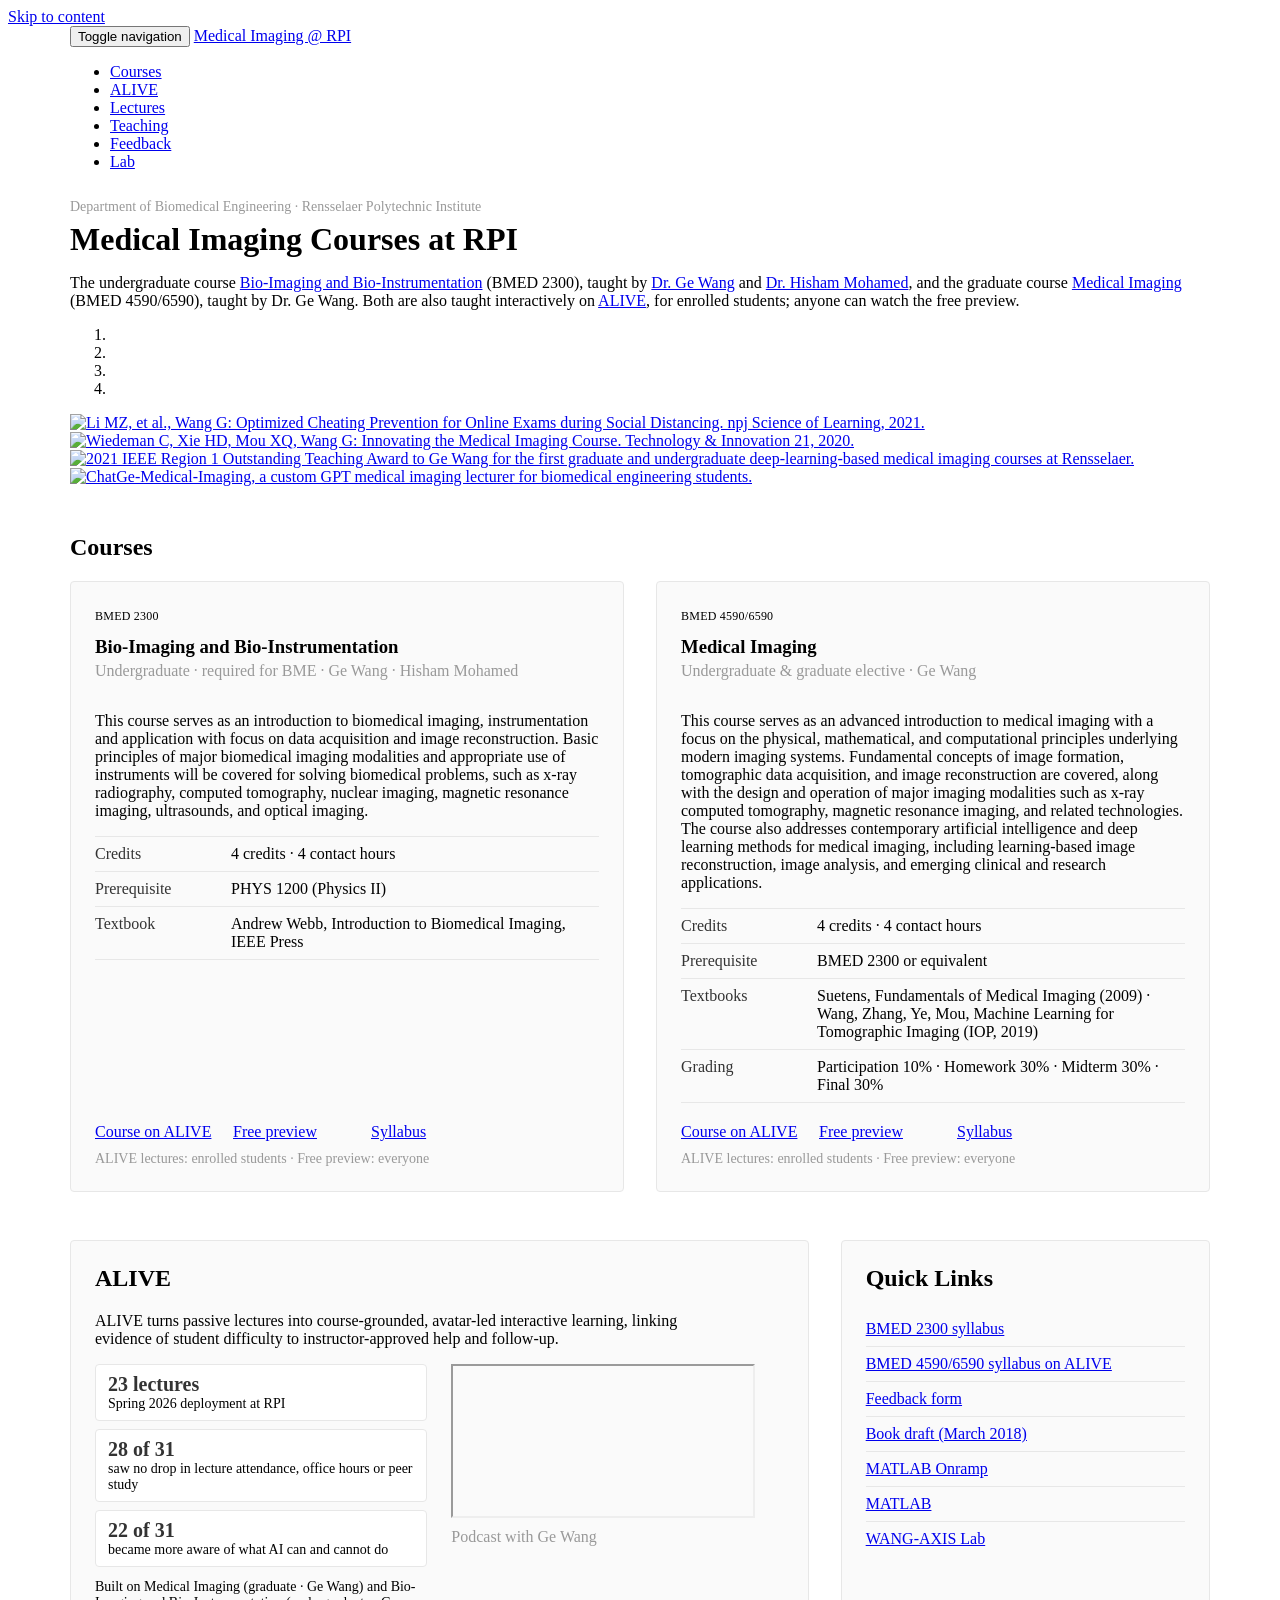
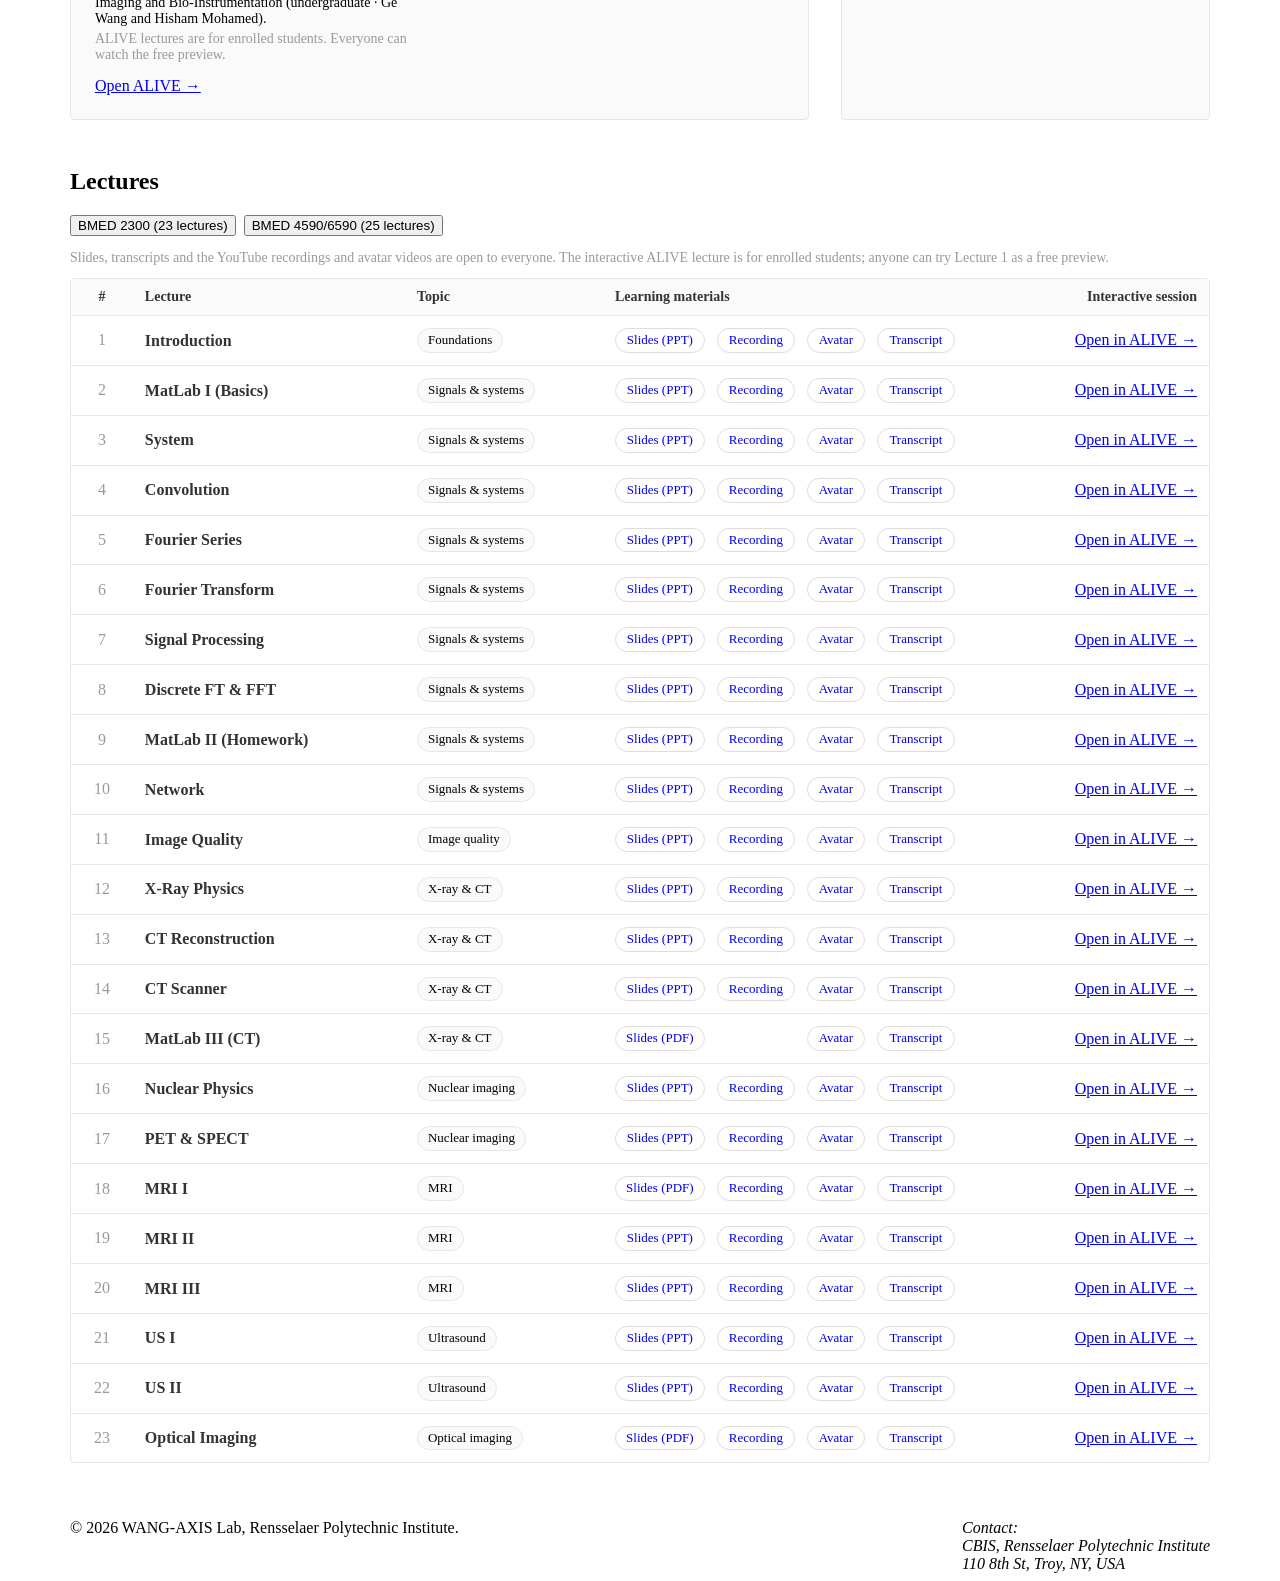
==== commit fcac4d4f: "Teaching innovation: the lab home page's carousel, back under the intro Same markup and stylesheet a" ====
--- a/index.html
+++ b/index.html
@@ -28,7 +28,7 @@
           <li><a href="#courses">Courses</a></li>
           <li><a href="#alive">ALIVE</a></li>
           <li><a href="#lectures">Lectures</a></li>
-          <li><a href="#teaching">Teaching</a></li>
+          <li><a href="#carousel">Teaching</a></li>
           <li><a href="pages/feedback.html" target="_blank" rel="noopener">Feedback</a></li>
           <li><a href="https://wang-axis.github.io/" target="_blank" rel="noopener">Lab</a></li>
         </ul>
@@ -46,6 +46,31 @@
         graduate course <a href="#bmed4590">Medical Imaging</a> (BMED 4590/6590), taught by Dr. Ge Wang. Both are
         also taught interactively on <a href="https://alive.alivetutor.com/course" target="_blank" rel="noopener">ALIVE</a>,
         for enrolled students; anyone can watch the free preview.</p>
+
+      <!-- Teaching innovation — the lab home page's carousel (same markup and stylesheet): one slide at a
+           time, sliding every 2.5 s, pauses on hover; dots only. -->
+      <div id="carousel" class="carousel slide" aria-roledescription="carousel" aria-label="Teaching innovation" data-carousel>
+        <ol class="carousel-indicators">
+          <li class="active" tabindex="0" role="button" aria-label="Slide 1"></li>
+          <li tabindex="0" role="button" aria-label="Slide 2"></li>
+          <li tabindex="0" role="button" aria-label="Slide 3"></li>
+          <li tabindex="0" role="button" aria-label="Slide 4"></li>
+        </ol>
+        <div class="carousel-inner">
+          <div class="item active">
+            <a href="images/p1.png" target="_blank" rel="noopener"><img src="images/p1.png" alt="Li MZ, et al., Wang G: Optimized Cheating Prevention for Online Exams during Social Distancing. npj Science of Learning, 2021."></a>
+          </div>
+          <div class="item">
+            <a href="images/p2.png" target="_blank" rel="noopener"><img src="images/p2.png" alt="Wiedeman C, Xie HD, Mou XQ, Wang G: Innovating the Medical Imaging Course. Technology &amp; Innovation 21, 2020."></a>
+          </div>
+          <div class="item">
+            <a href="images/p3.png" target="_blank" rel="noopener"><img src="images/p3.png" alt="2021 IEEE Region 1 Outstanding Teaching Award to Ge Wang for the first graduate and undergraduate deep-learning-based medical imaging courses at Rensselaer."></a>
+          </div>
+          <div class="item">
+            <a href="https://chatgpt.com/g/g-1imx1py4K-chatge-medical-imaging" target="_blank" rel="noopener"><img src="images/p4.png" alt="ChatGe-Medical-Imaging, a custom GPT medical imaging lecturer for biomedical engineering students."></a>
+          </div>
+        </div>
+      </div>
     </header>
 
     <section id="courses" aria-labelledby="courses-h">
@@ -98,27 +123,6 @@
       <noscript><p>The lecture list needs JavaScript. All lectures are also on <a href="https://alive.alivetutor.com/course" target="_blank" rel="noopener">ALIVE</a>.</p></noscript>
     </section>
 
-    <section id="teaching" aria-labelledby="teaching-h">
-      <h2 id="teaching-h">Teaching Innovation</h2>
-      <!-- The original rotating carousel: one image at a time, every 2.5 s, pauses on hover or focus. -->
-      <div id="carousel" class="carousel slide" aria-roledescription="carousel" aria-label="Teaching innovation" data-carousel>
-        <ol class="carousel-indicators">
-          <li class="active"><button type="button" aria-label="Slide 1"></button></li>
-          <li><button type="button" aria-label="Slide 2"></button></li>
-          <li><button type="button" aria-label="Slide 3"></button></li>
-          <li><button type="button" aria-label="Slide 4"></button></li>
-        </ol>
-        <div class="carousel-inner">
-          <div class="item active" role="group" aria-roledescription="slide" aria-label="1 of 4"><img src="images/p1.png" alt="Li MZ, et al., Wang G: Optimized Cheating Prevention for Online Exams during Social Distancing. npj Science of Learning, 2021."></div>
-          <div class="item" role="group" aria-roledescription="slide" aria-label="2 of 4"><img src="images/p2.png" alt="Wiedeman C, Xie HD, Mou XQ, Wang G: Innovating the Medical Imaging Course. Technology &amp; Innovation 21, 2020 — the five hands-on projects of the Fall 2020 course."></div>
-          <div class="item" role="group" aria-roledescription="slide" aria-label="3 of 4"><img src="images/p3.png" alt="2021 IEEE Region 1 Outstanding Teaching Award to Ge Wang, for the first graduate and undergraduate deep-learning-based medical imaging courses at Rensselaer."></div>
-          <div class="item" role="group" aria-roledescription="slide" aria-label="4 of 4"><img src="images/p4.png" alt="ChatGe-Medical-Imaging, a custom GPT medical imaging lecturer for biomedical engineering students."></div>
-        </div>
-        <button type="button" class="left carousel-control" data-step="-1" aria-label="Previous slide"><span aria-hidden="true">‹</span></button>
-        <button type="button" class="right carousel-control" data-step="1" aria-label="Next slide"><span aria-hidden="true">›</span></button>
-      </div>
-      <p class="carousel-note">Slide 4: <a href="https://chatgpt.com/g/g-1imx1py4K-chatge-medical-imaging" target="_blank" rel="noopener">ChatGe-Medical-Imaging</a>, a custom GPT lecturer for biomedical engineering students.</p>
-    </section>
   </main>
 
   <footer id="footer" class="panel">
--- a/assets/site.css
+++ b/assets/site.css
@@ -90,14 +90,8 @@
   .mat-grid > span:empty { display: none; }
 }
 
-/* Teaching innovation — the original carousel (Bootstrap classes, colours from the lab stylesheet). */
-#carousel { margin: 0; background: #fff; border: 1px solid #e7e7e7; border-radius: 4px; padding-bottom: 36px; }
-#carousel .item img { width: 100%; max-height: 460px; object-fit: contain; margin: 16px 0 0; border-radius: 0; }
-#carousel .carousel-indicators { bottom: 6px; }
-#carousel .carousel-indicators button { all: unset; display: block; width: 100%; height: 100%; cursor: pointer; }
-#carousel .carousel-control { border: 0; width: 8%; font-size: 48px; line-height: 1; background-image: none; color: #999; text-shadow: none; }
-#carousel .carousel-control:hover, #carousel .carousel-control:focus { color: #158CBA; }
-.carousel-note { margin: 10px 0 0; font-size: 14px; color: #999; }
+/* Teaching innovation — nothing added: the lab stylesheet styles .carousel exactly as on its home page. */
+#carousel .carousel-indicators li { cursor: pointer; }
 
 /* Footer — copyright | contact */
 #footer { margin: 56px 0 0; border-radius: 0; }
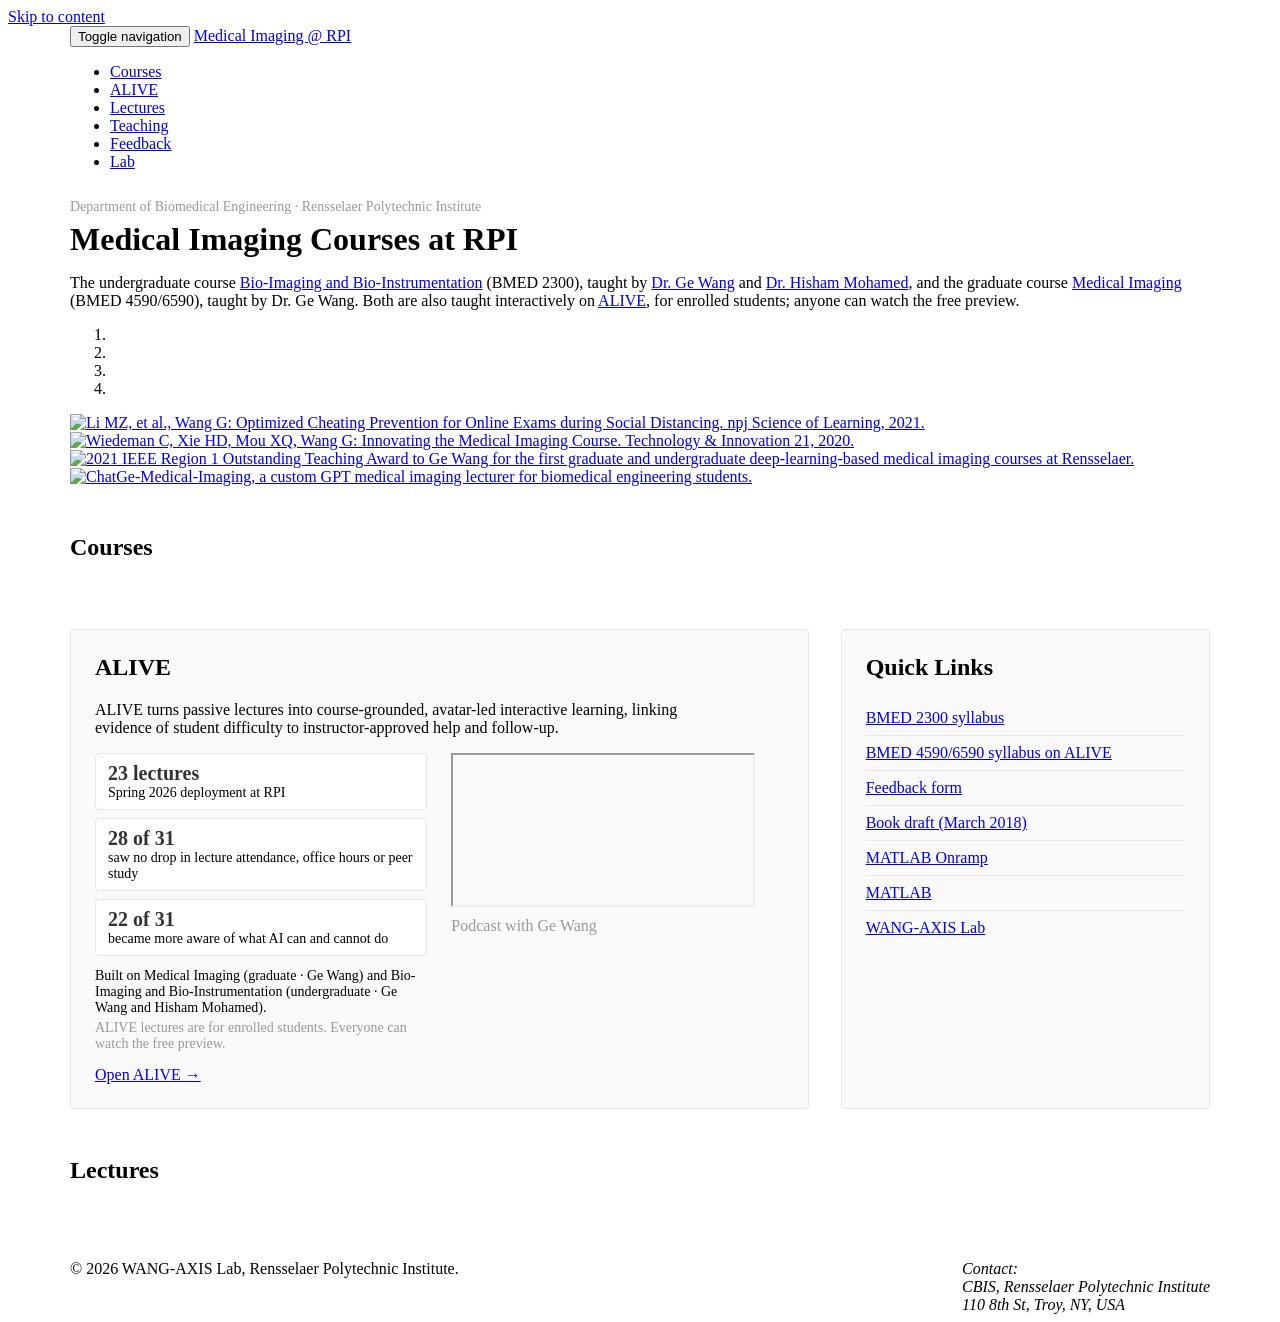
==== commit 3196bddb: "Version the script and stylesheet so a cached old copy never meets a new page" ====
--- a/index.html
+++ b/index.html
@@ -8,8 +8,8 @@
   <link rel="icon" href="images/favicon.ico">
   <!-- The WANG-AXIS lab stylesheet (Bootswatch Lumen): every colour and font on this page comes from it. -->
   <link rel="stylesheet" href="https://wang-axis.github.io/css/main.css">
-  <link rel="stylesheet" href="assets/site.css">
-  <script src="assets/site.js" defer></script>
+  <link rel="stylesheet" href="assets/site.css?v=5">
+  <script src="assets/site.js?v=5" defer></script>
 </head>
 <body>
   <a class="sr-only sr-only-focusable" href="#main">Skip to content</a>
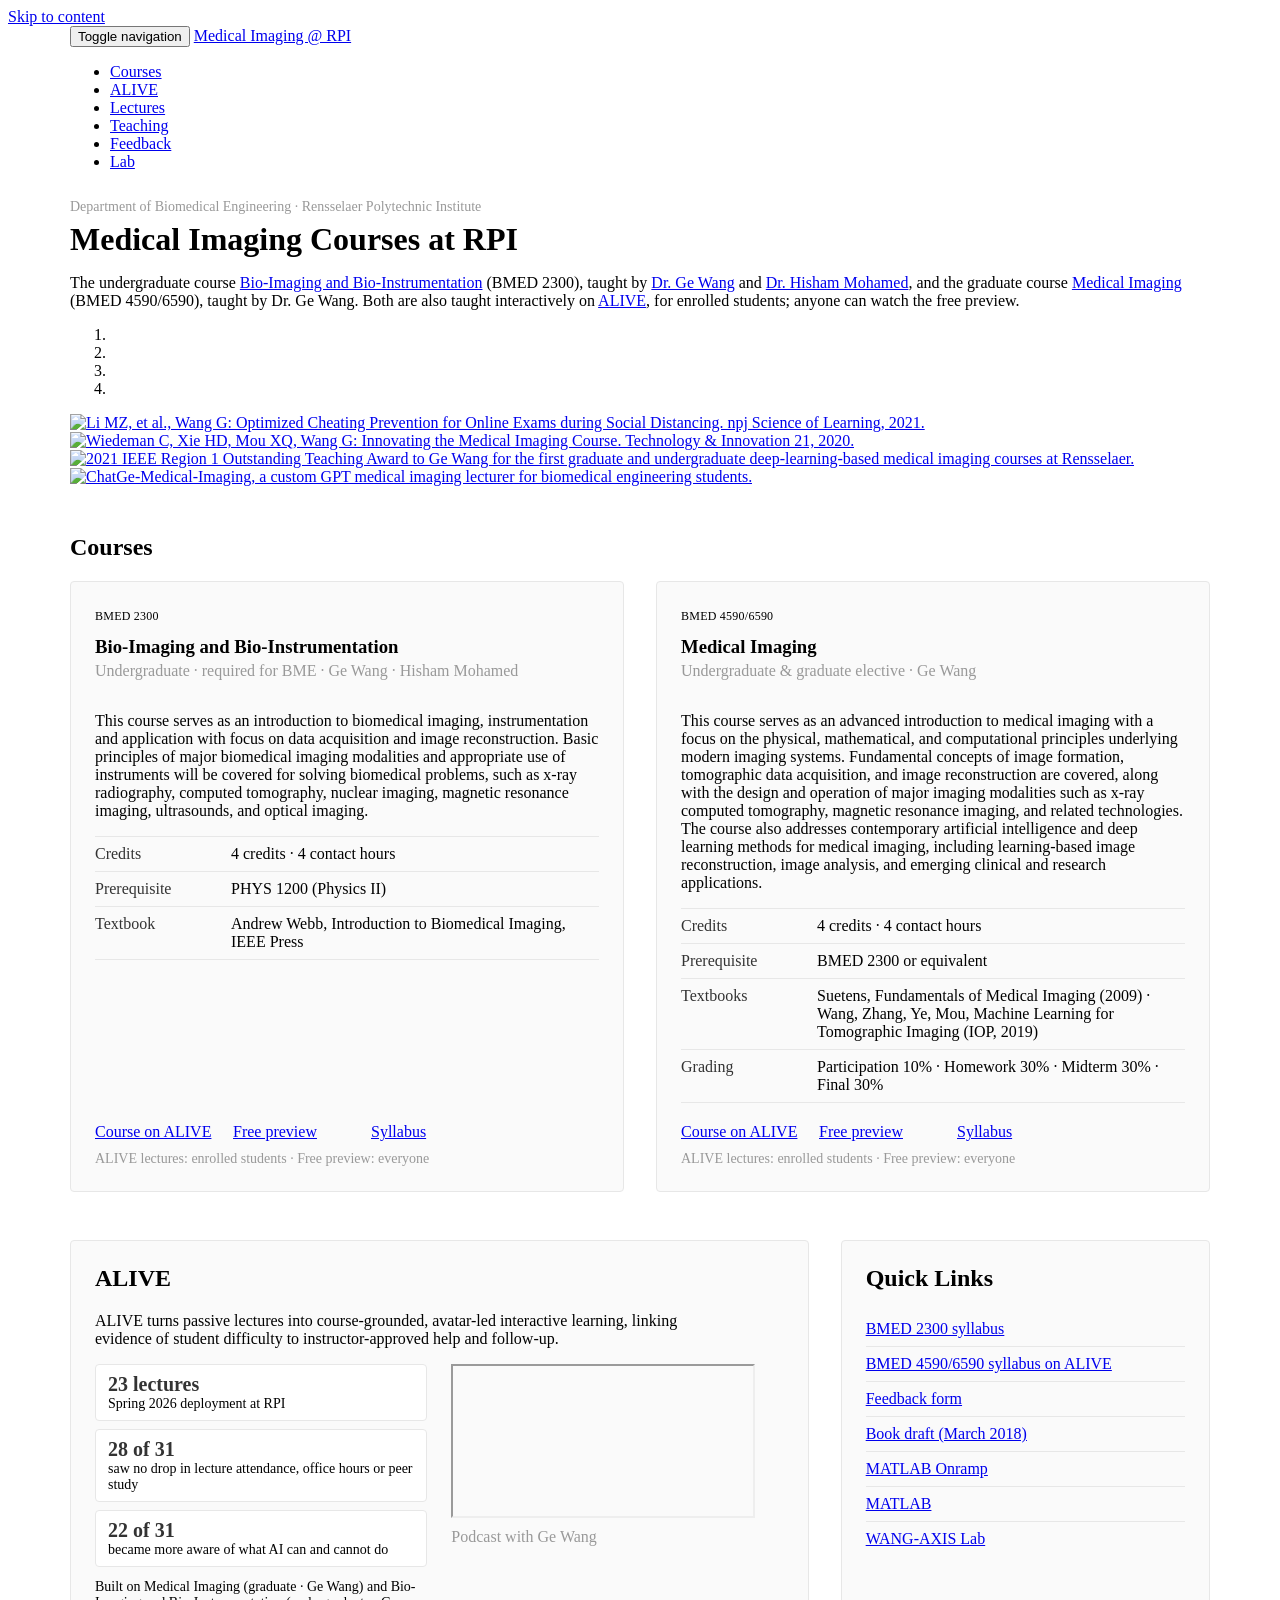
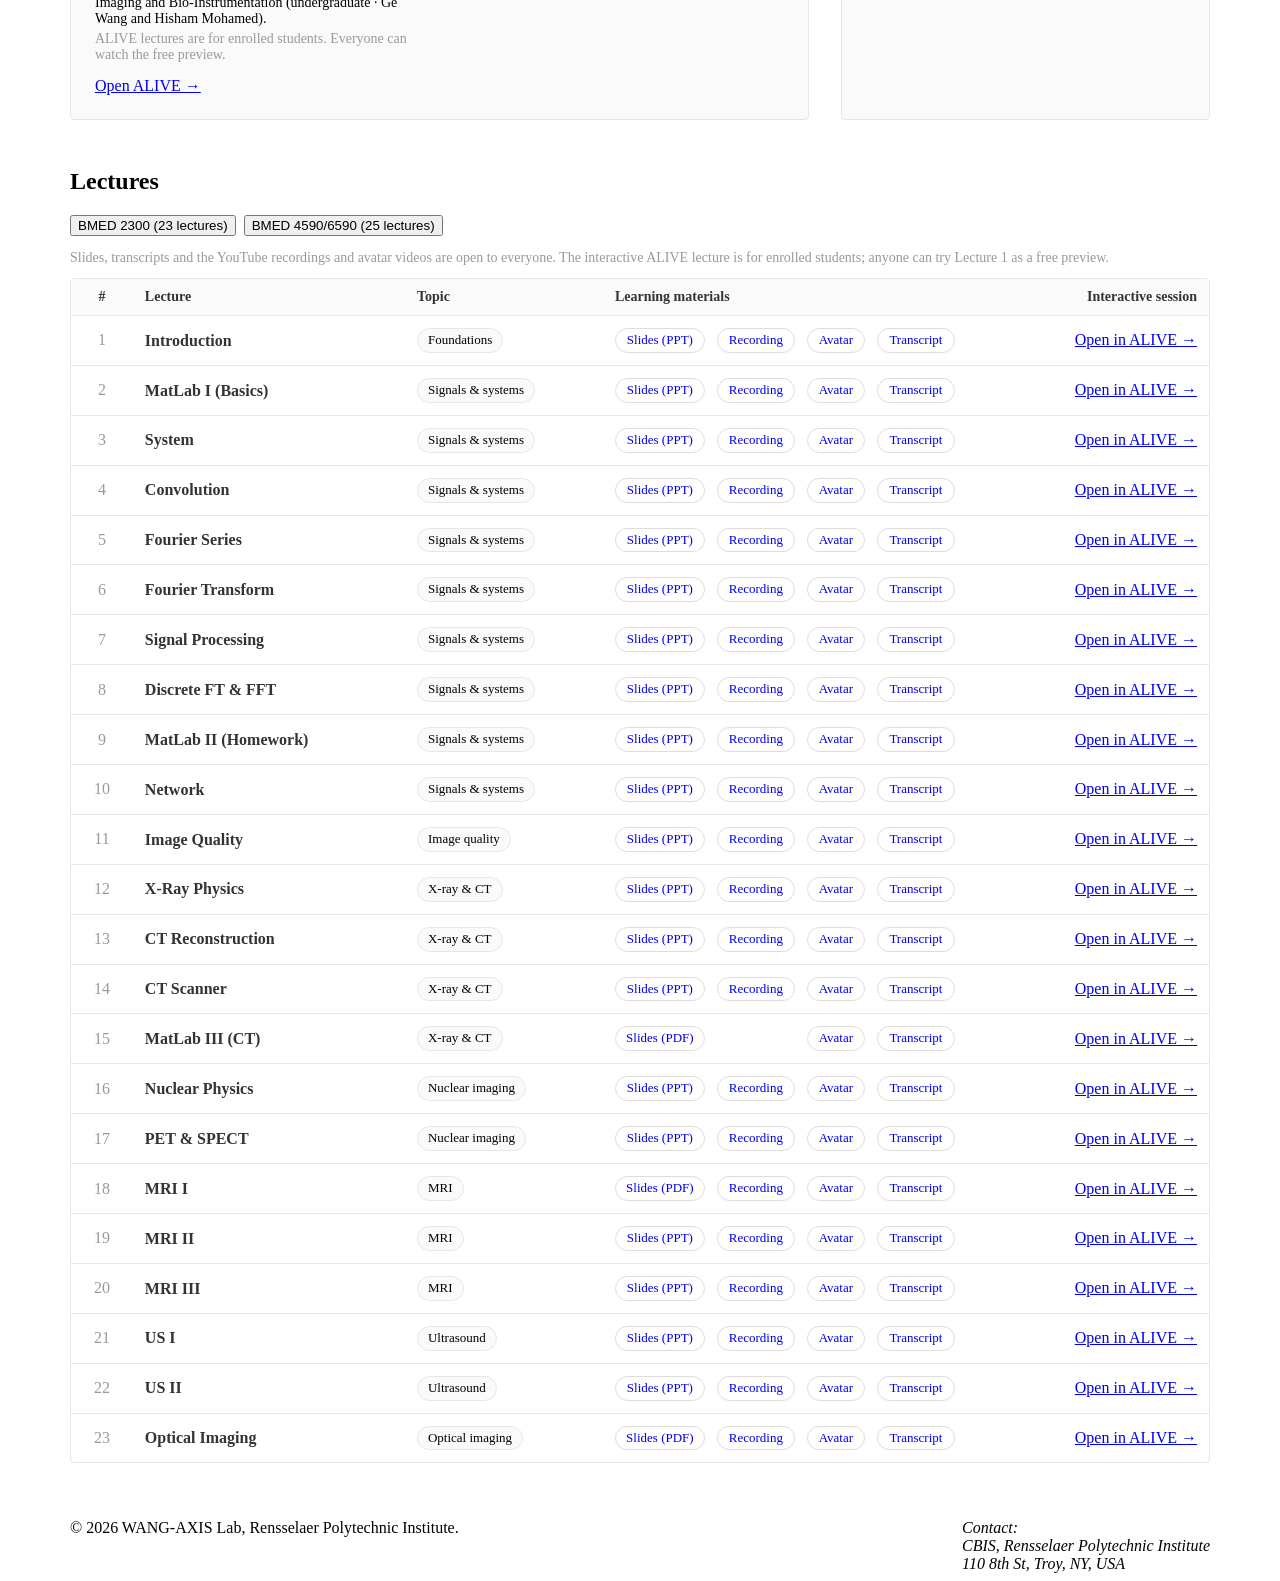
==== commit 1f6ab043: "Fix the course data fetch (a comment had swallowed .then); bump asset version" ====
--- a/index.html
+++ b/index.html
@@ -8,8 +8,8 @@
   <link rel="icon" href="images/favicon.ico">
   <!-- The WANG-AXIS lab stylesheet (Bootswatch Lumen): every colour and font on this page comes from it. -->
   <link rel="stylesheet" href="https://wang-axis.github.io/css/main.css">
-  <link rel="stylesheet" href="assets/site.css?v=5">
-  <script src="assets/site.js?v=5" defer></script>
+  <link rel="stylesheet" href="assets/site.css?v=6">
+  <script src="assets/site.js?v=6" defer></script>
 </head>
 <body>
   <a class="sr-only sr-only-focusable" href="#main">Skip to content</a>
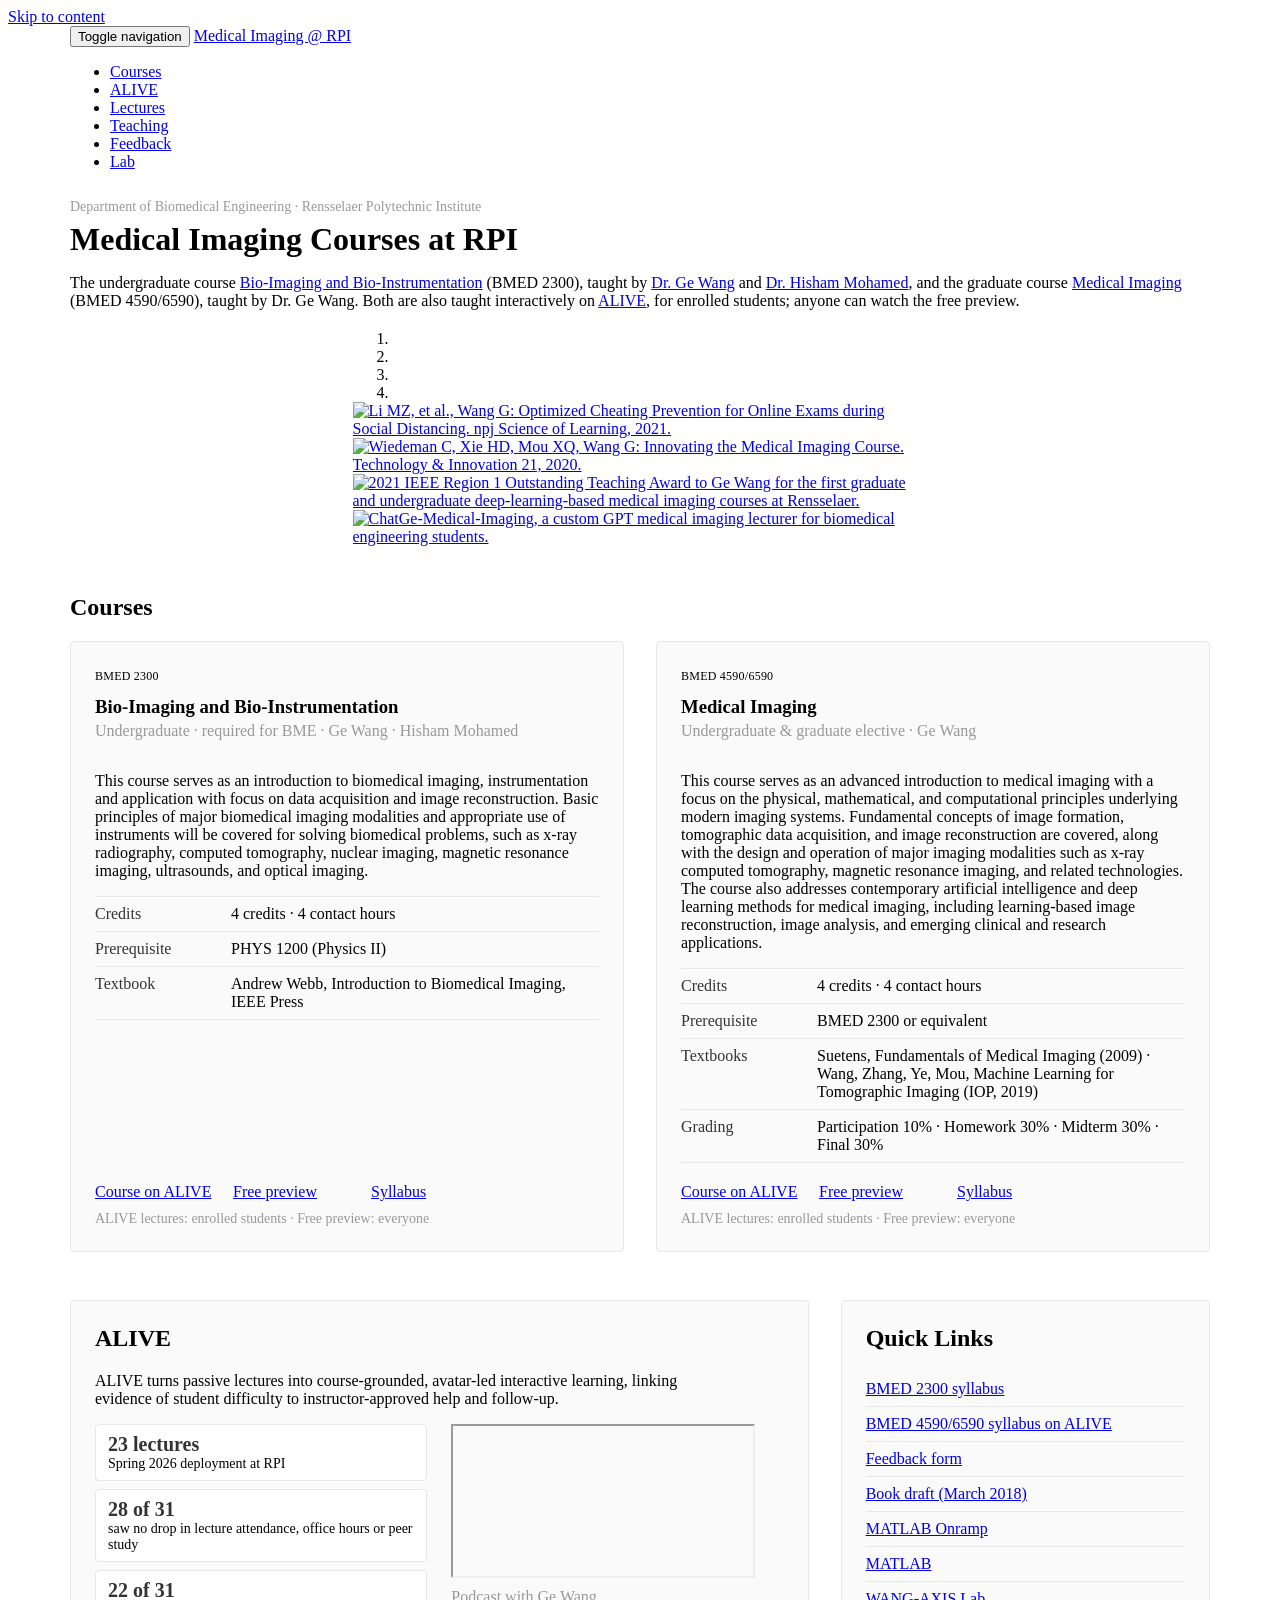
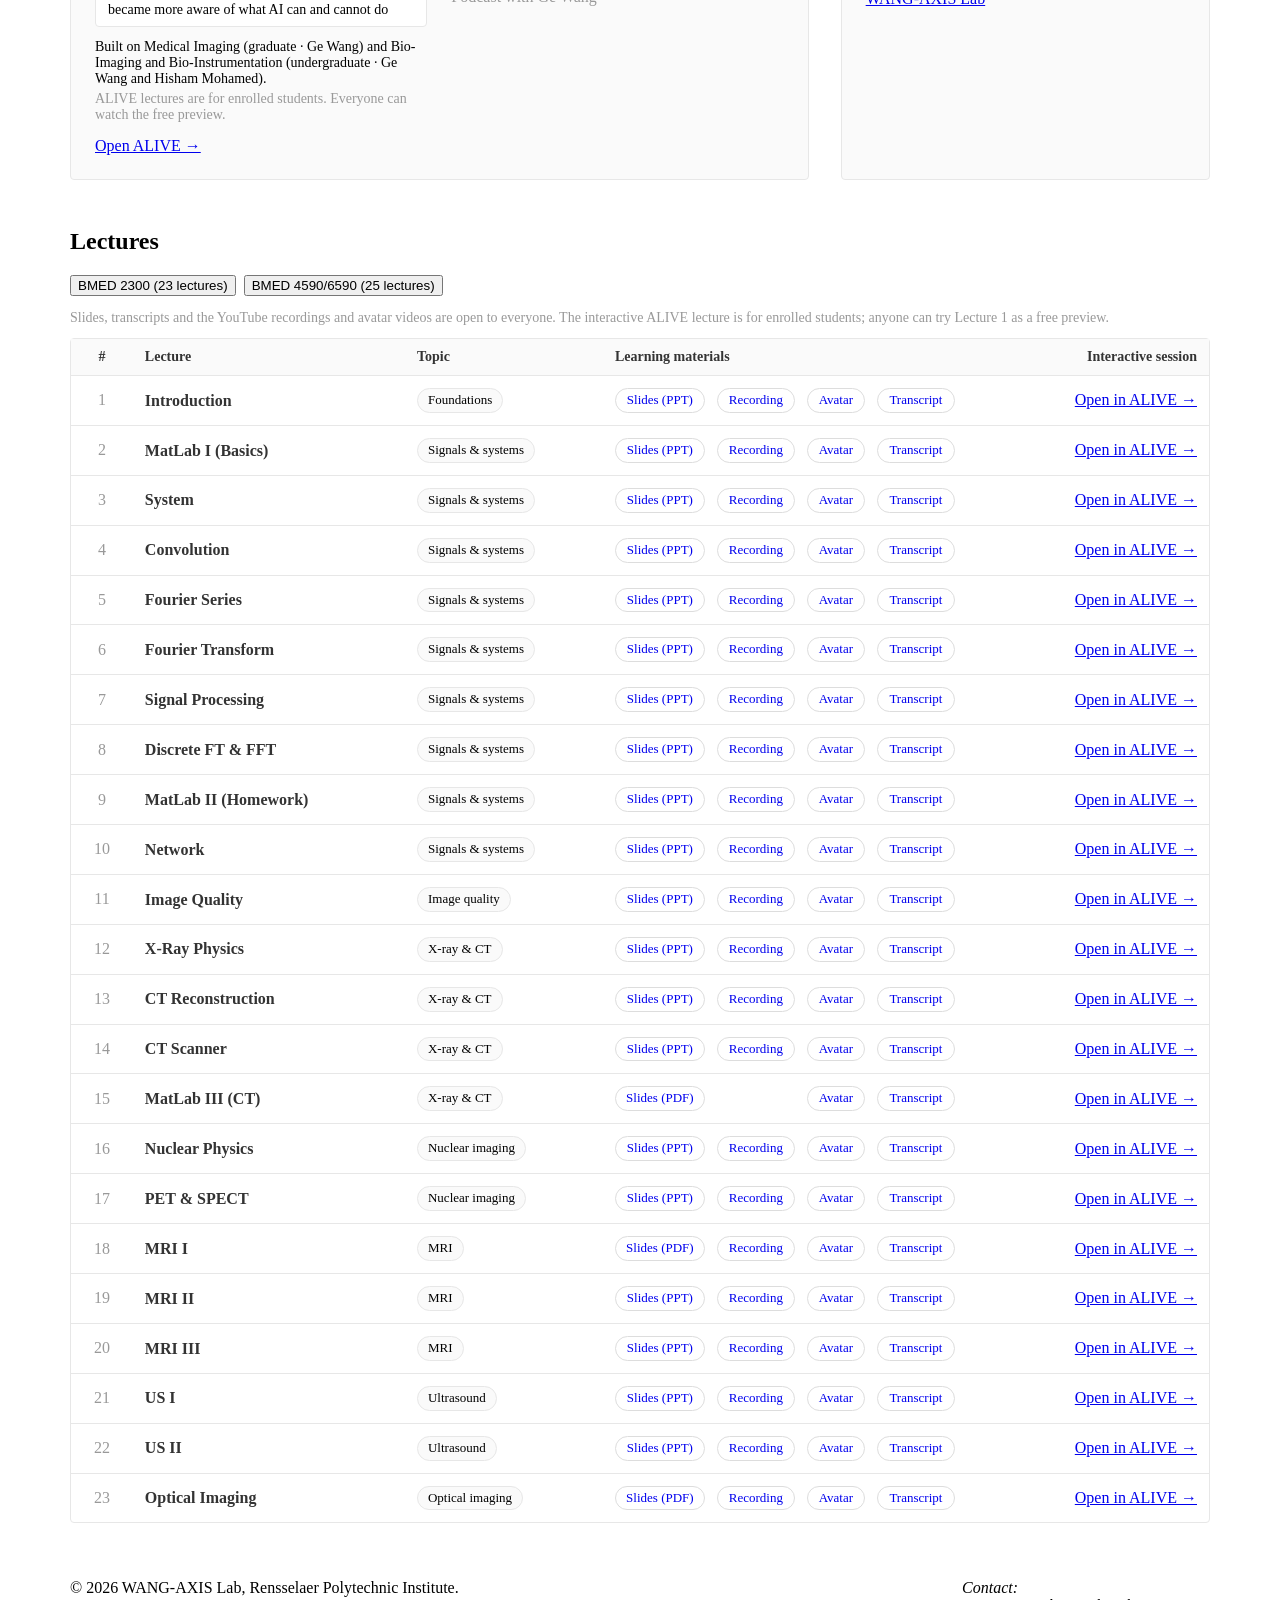
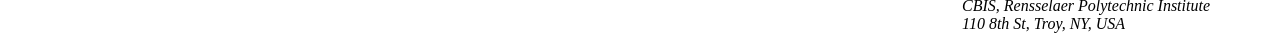
==== commit 136ce28e: "Carousel at the lab home page's size (575 x 326), dots under the image" ====
--- a/index.html
+++ b/index.html
@@ -8,8 +8,8 @@
   <link rel="icon" href="images/favicon.ico">
   <!-- The WANG-AXIS lab stylesheet (Bootswatch Lumen): every colour and font on this page comes from it. -->
   <link rel="stylesheet" href="https://wang-axis.github.io/css/main.css">
-  <link rel="stylesheet" href="assets/site.css?v=6">
-  <script src="assets/site.js?v=6" defer></script>
+  <link rel="stylesheet" href="assets/site.css?v=8">
+  <script src="assets/site.js?v=8" defer></script>
 </head>
 <body>
   <a class="sr-only sr-only-focusable" href="#main">Skip to content</a>
--- a/assets/site.css
+++ b/assets/site.css
@@ -92,6 +92,11 @@
 
 /* Teaching innovation — nothing added: the lab stylesheet styles .carousel exactly as on its home page. */
 #carousel .carousel-indicators li { cursor: pointer; }
+/* Same size as the lab home page carousel: 575 x 326, centred. */
+#carousel { max-width: 575px; margin: 20px auto 36px; }
+/* Dots just under the image, so they never cover the caption printed in it. */
+#carousel .carousel-indicators { bottom: -30px; margin-bottom: 0; }
+#carousel .item img { width: 100%; height: 326px; object-fit: contain; margin: 0; }
 
 /* Footer — copyright | contact */
 #footer { margin: 56px 0 0; border-radius: 0; }
